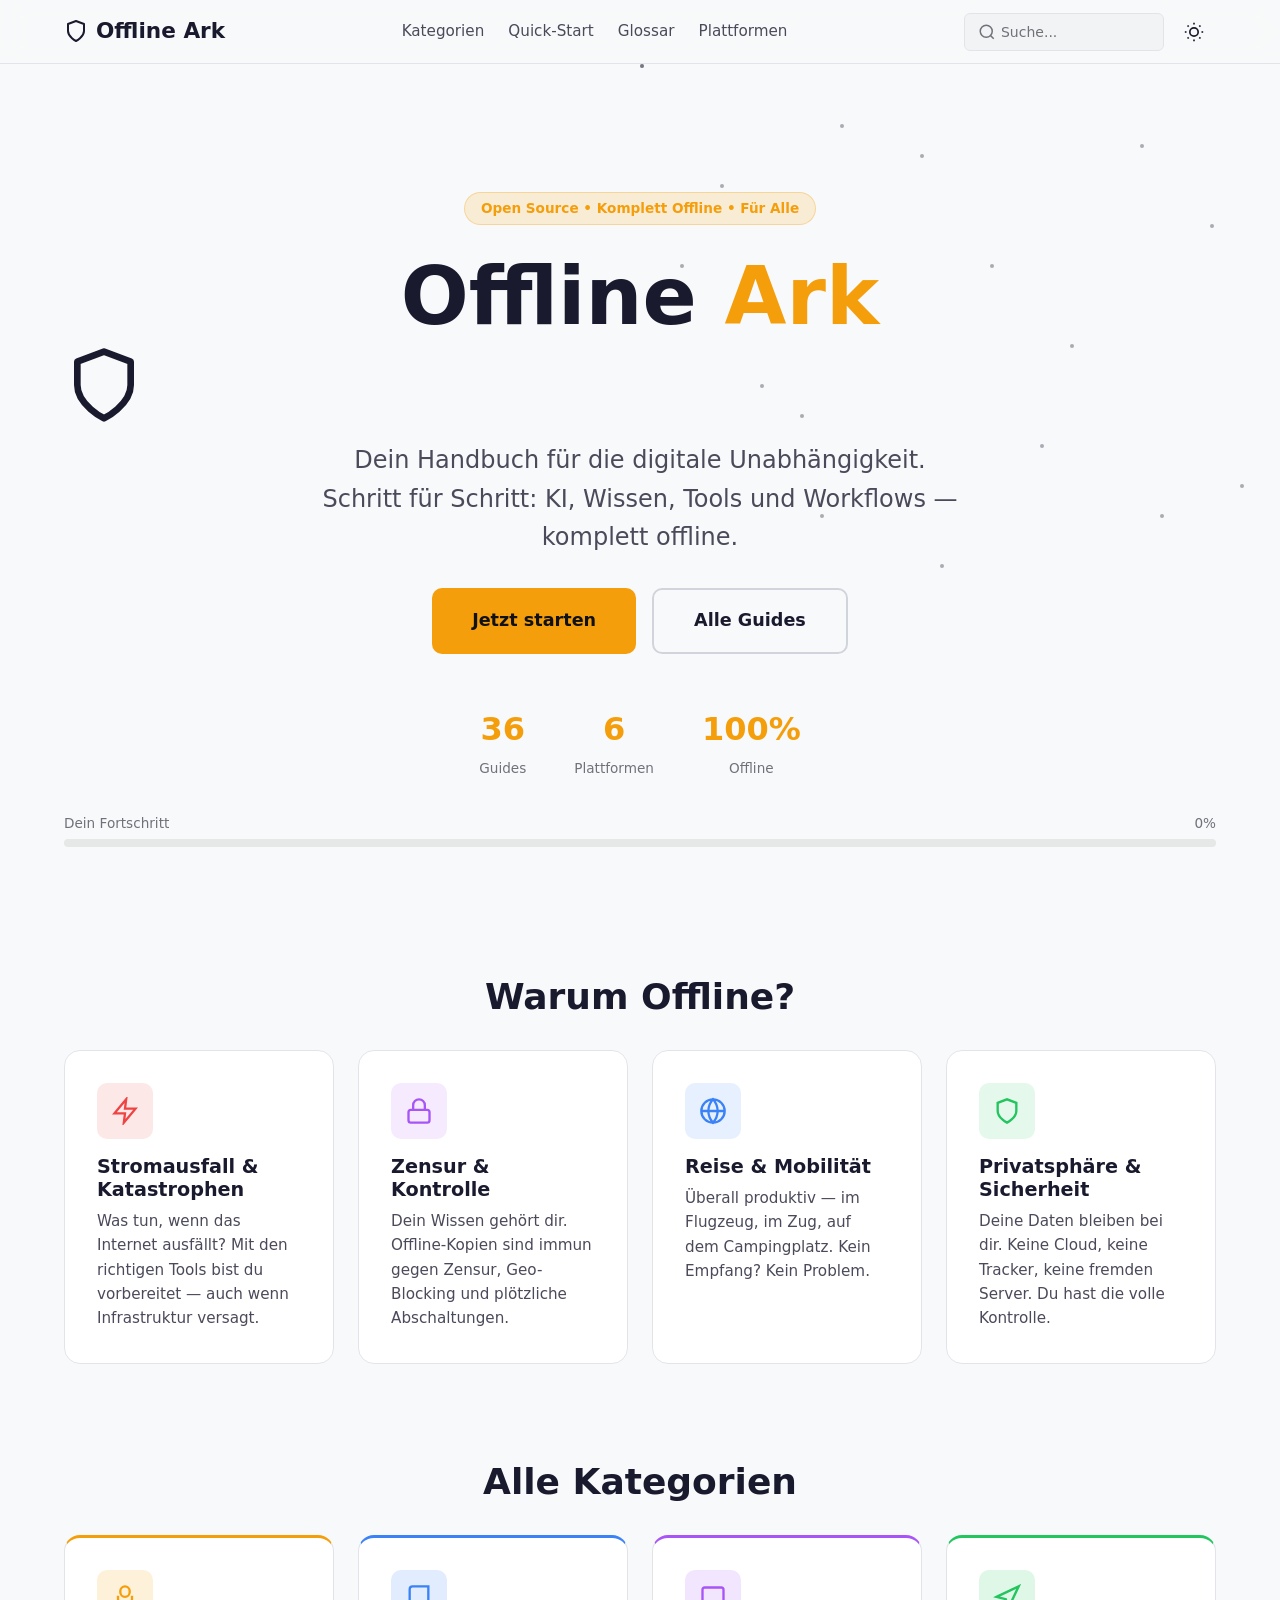
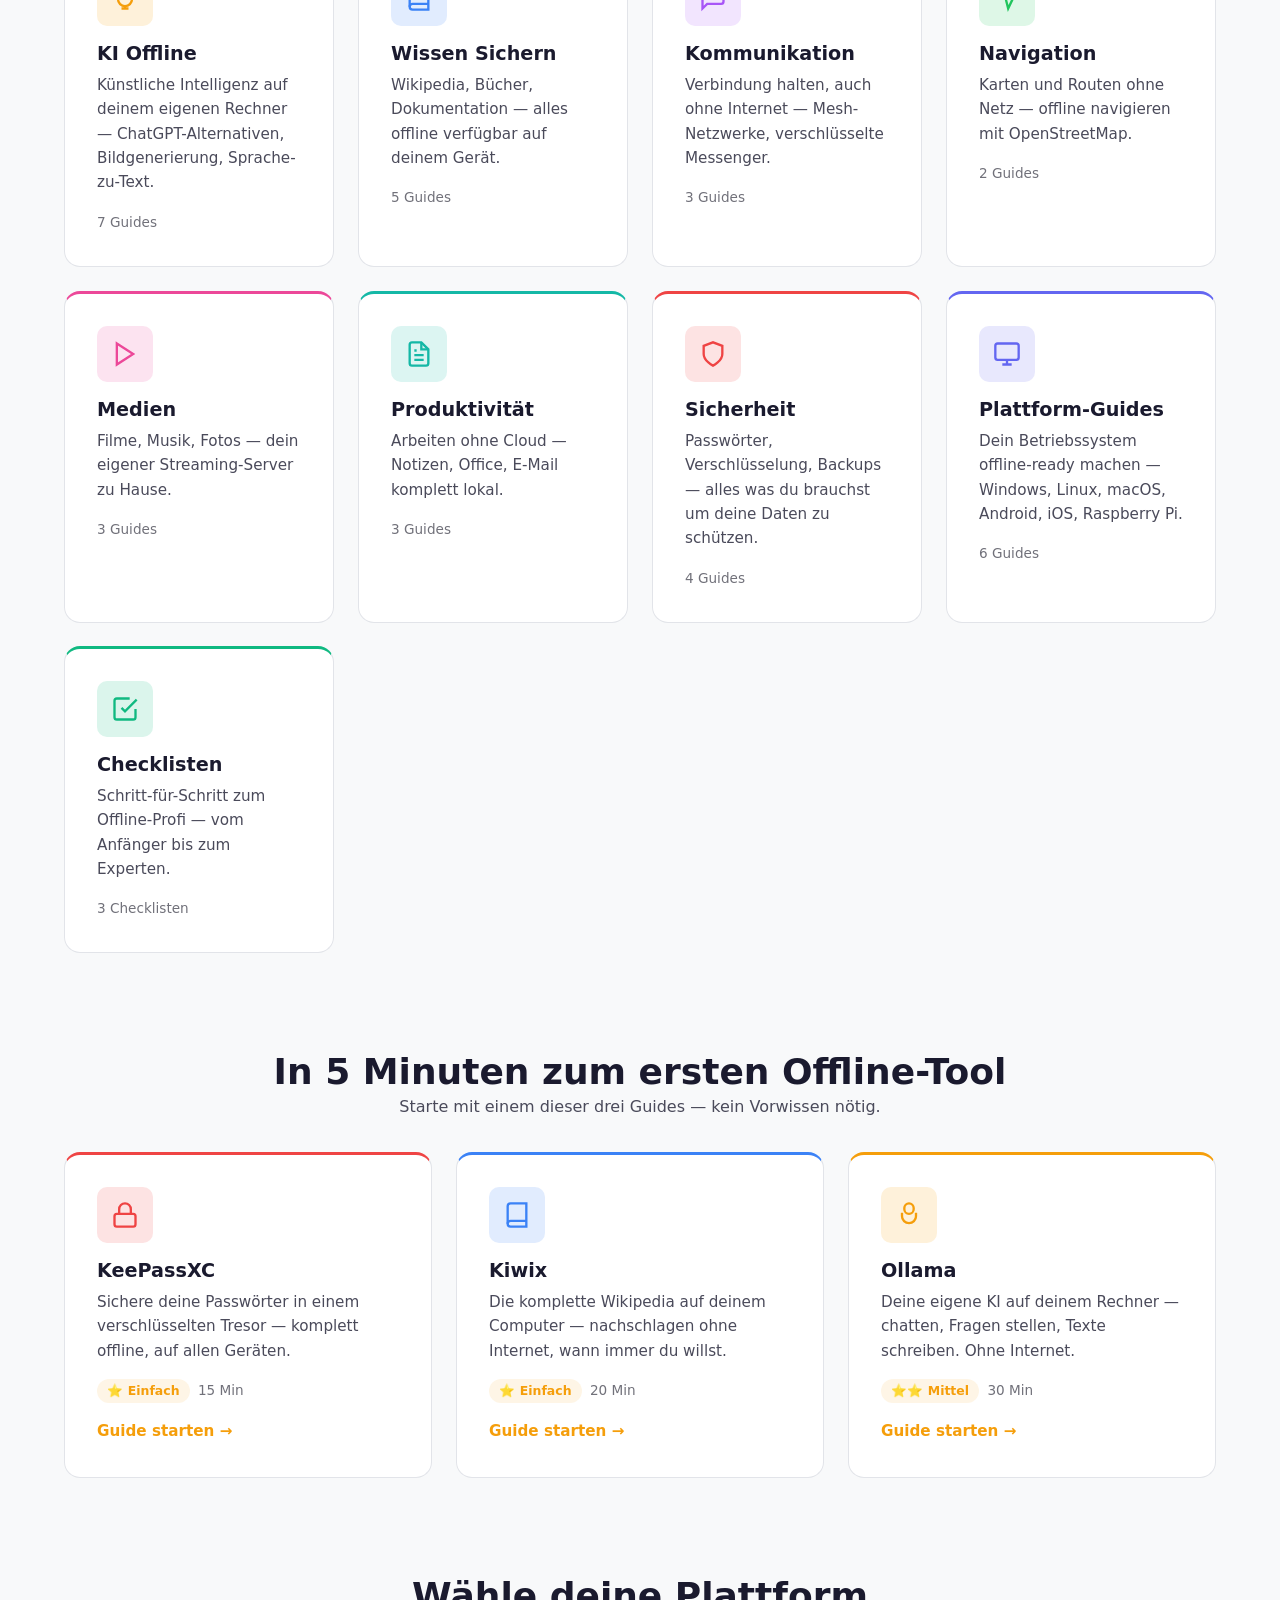
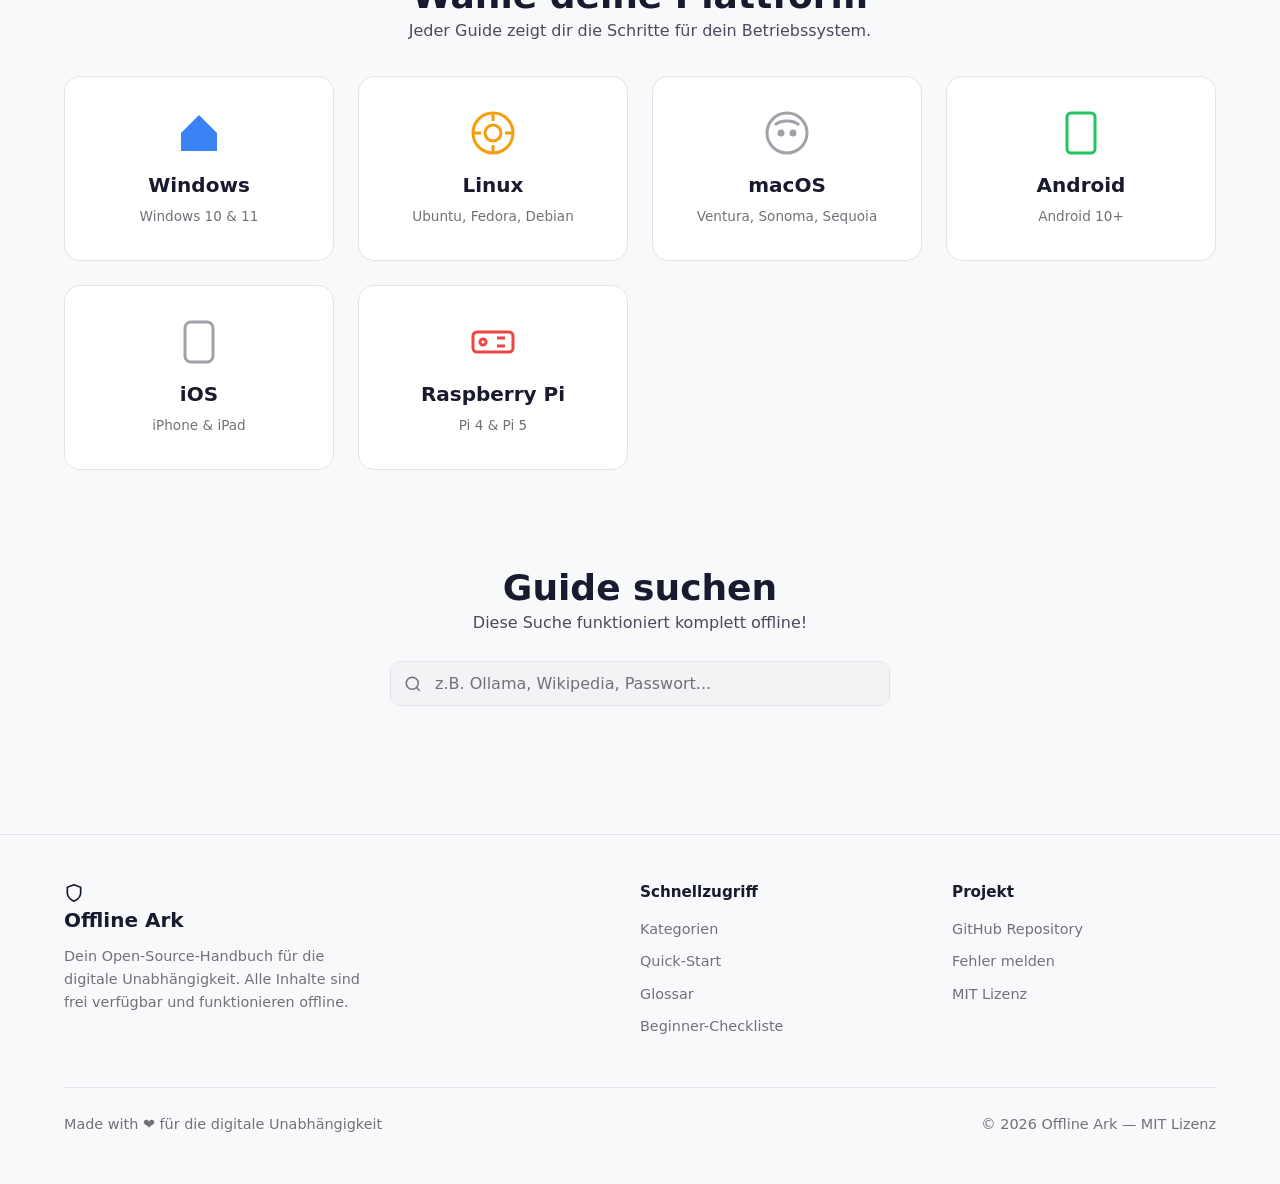
==== docs/index.html @ 21a2fc7e "Replace Unicode shield emoji with inline SVG icons for consistent mobile rendering All &#x1F6E1; shi" ====
<!DOCTYPE html>
<html lang="de" data-theme="dark">
<head>
  <meta charset="UTF-8">
  <meta name="viewport" content="width=device-width, initial-scale=1.0">
  <meta name="description" content="Offline Ark — Dein Handbuch für die digitale Unabhängigkeit. KI, Wissen, Tools und Workflows komplett offline nutzen.">
  <meta name="theme-color" content="#0f1117">
  <title>Offline Ark — Dein Handbuch für die digitale Unabhängigkeit</title>
  <link rel="stylesheet" href="assets/css/fonts.css">
  <link rel="stylesheet" href="assets/css/main.css">
  <link rel="stylesheet" href="assets/css/animations.css">
  <script>
    /* Prevent flash: apply saved theme immediately */
    (function(){var t=localStorage.getItem('theme');if(t)document.documentElement.setAttribute('data-theme',t);else if(window.matchMedia('(prefers-color-scheme:light)').matches)document.documentElement.setAttribute('data-theme','light');})();
  </script>
</head>
<body>

  <!-- ========== HEADER ========== -->
  <header class="header" role="banner">
    <div class="container flex--between">
      <a href="index.html" class="logo" aria-label="Offline Ark Startseite">
        <span class="logo__icon"><svg viewBox="0 0 24 24" fill="none" stroke="currentColor" stroke-width="2" width="24" height="24" stroke-linecap="round" stroke-linejoin="round"><path d="M12 22s8-4 8-10V5l-8-3-8 3v7c0 6 8 10 8 10z"/></svg></span>
        <span>Offline Ark</span>
      </a>

      <nav class="nav" id="main-nav" role="navigation" aria-label="Hauptnavigation">
        <a href="#kategorien" class="nav__link">Kategorien</a>
        <a href="#quick-start" class="nav__link">Quick-Start</a>
        <a href="glossary.html" class="nav__link">Glossar</a>
        <a href="#plattformen" class="nav__link">Plattformen</a>
      </nav>

      <div class="nav__actions flex" style="gap:0.5rem">
        <div class="nav-search">
          <div class="search-icon">
            <svg viewBox="0 0 24 24" fill="none" stroke="currentColor" stroke-width="2"><circle cx="11" cy="11" r="8"/><line x1="21" y1="21" x2="16.65" y2="16.65"/></svg>
          </div>
          <input type="search" class="search-input" id="search-input" placeholder="Suche..." aria-label="Guides durchsuchen">
          <div class="search-results" id="search-results"></div>
        </div>

        <button class="theme-toggle" id="theme-toggle" aria-label="Farbschema wechseln">
          <svg class="icon-moon" viewBox="0 0 24 24" fill="none" stroke="currentColor" stroke-width="2"><path d="M21 12.79A9 9 0 1111.21 3 7 7 0 0021 12.79z"/></svg>
          <svg class="icon-sun" viewBox="0 0 24 24" fill="none" stroke="currentColor" stroke-width="2"><circle cx="12" cy="12" r="5"/><line x1="12" y1="1" x2="12" y2="3"/><line x1="12" y1="21" x2="12" y2="23"/><line x1="4.22" y1="4.22" x2="5.64" y2="5.64"/><line x1="18.36" y1="18.36" x2="19.78" y2="19.78"/><line x1="1" y1="12" x2="3" y2="12"/><line x1="21" y1="12" x2="23" y2="12"/><line x1="4.22" y1="19.78" x2="5.64" y2="18.36"/><line x1="18.36" y1="5.64" x2="19.78" y2="4.22"/></svg>
        </button>

        <button class="hamburger" id="hamburger" aria-label="Menü öffnen" aria-expanded="false">
          <span></span>
        </button>
      </div>
    </div>
    <div class="nav-overlay" id="nav-overlay"></div>
  </header>

  <main>
    <!-- ========== HERO ========== -->
    <section class="hero">
      <div class="particles"></div>
      <div class="container hero__content">
        <div class="reveal delay-1">
          <span class="hero__badge">Open Source &bull; Komplett Offline &bull; Für Alle</span>
        </div>
        <h1 class="hero__title reveal delay-2">
          Offline <span>Ark</span> <svg class="hero__shield-icon" viewBox="0 0 24 24" fill="none" stroke="currentColor" stroke-width="2" stroke-linecap="round" stroke-linejoin="round"><path d="M12 22s8-4 8-10V5l-8-3-8 3v7c0 6 8 10 8 10z"/></svg>
        </h1>
        <p class="hero__subtitle reveal delay-3">
          Dein Handbuch für die digitale Unabhängigkeit.<br>
          Schritt für Schritt: KI, Wissen, Tools und Workflows — komplett offline.
        </p>
        <div class="hero__actions reveal delay-4">
          <a href="#quick-start" class="btn btn--primary btn--large">Jetzt starten</a>
          <a href="#kategorien" class="btn btn--secondary btn--large">Alle Guides</a>
        </div>
        <div class="hero__stats reveal delay-5">
          <div class="hero__stat">
            <div class="hero__stat-number">36</div>
            <div class="hero__stat-label">Guides</div>
          </div>
          <div class="hero__stat">
            <div class="hero__stat-number">6</div>
            <div class="hero__stat-label">Plattformen</div>
          </div>
          <div class="hero__stat">
            <div class="hero__stat-number">100%</div>
            <div class="hero__stat-label">Offline</div>
          </div>
        </div>
        <div class="mt-xl reveal delay-5">
          <div class="progress-label">
            <span>Dein Fortschritt</span>
            <span id="overall-progress-pct">0%</span>
          </div>
          <div class="progress-bar">
            <div class="progress-bar__fill" id="overall-progress-bar" style="width:0%"></div>
          </div>
        </div>
      </div>
    </section>

    <!-- ========== WARUM OFFLINE? ========== -->
    <section class="section" id="warum-offline">
      <div class="container">
        <h2 class="text-center mb-xl scroll-reveal">Warum Offline?</h2>
        <div class="grid grid--4">

          <div class="card scroll-reveal">
            <div class="card__icon" style="background:rgba(239,68,68,0.12);color:var(--danger)">
              <svg viewBox="0 0 24 24" fill="none" stroke="currentColor" stroke-width="2" width="28" height="28"><path d="M13 2L3 14h9l-1 8 10-12h-9l1-8z"/></svg>
            </div>
            <h3 class="card__title">Stromausfall &amp; Katastrophen</h3>
            <p class="card__desc">Was tun, wenn das Internet ausfällt? Mit den richtigen Tools bist du vorbereitet — auch wenn Infrastruktur versagt.</p>
          </div>

          <div class="card scroll-reveal">
            <div class="card__icon" style="background:rgba(168,85,247,0.12);color:#a855f7">
              <svg viewBox="0 0 24 24" fill="none" stroke="currentColor" stroke-width="2" width="28" height="28"><rect x="3" y="11" width="18" height="11" rx="2" ry="2"/><path d="M7 11V7a5 5 0 0110 0v4"/></svg>
            </div>
            <h3 class="card__title">Zensur &amp; Kontrolle</h3>
            <p class="card__desc">Dein Wissen gehört dir. Offline-Kopien sind immun gegen Zensur, Geo-Blocking und plötzliche Abschaltungen.</p>
          </div>

          <div class="card scroll-reveal">
            <div class="card__icon" style="background:rgba(59,130,246,0.12);color:var(--info)">
              <svg viewBox="0 0 24 24" fill="none" stroke="currentColor" stroke-width="2" width="28" height="28"><circle cx="12" cy="12" r="10"/><path d="M2 12h20"/><path d="M12 2a15.3 15.3 0 014 10 15.3 15.3 0 01-4 10 15.3 15.3 0 01-4-10A15.3 15.3 0 0112 2z"/></svg>
            </div>
            <h3 class="card__title">Reise &amp; Mobilität</h3>
            <p class="card__desc">Überall produktiv — im Flugzeug, im Zug, auf dem Campingplatz. Kein Empfang? Kein Problem.</p>
          </div>

          <div class="card scroll-reveal">
            <div class="card__icon" style="background:rgba(34,197,94,0.12);color:var(--success)">
              <svg viewBox="0 0 24 24" fill="none" stroke="currentColor" stroke-width="2" width="28" height="28"><path d="M12 22s8-4 8-10V5l-8-3-8 3v7c0 6 8 10 8 10z"/></svg>
            </div>
            <h3 class="card__title">Privatsphäre &amp; Sicherheit</h3>
            <p class="card__desc">Deine Daten bleiben bei dir. Keine Cloud, keine Tracker, keine fremden Server. Du hast die volle Kontrolle.</p>
          </div>

        </div>
      </div>
    </section>

    <!-- ========== KATEGORIEN ========== -->
    <section class="section" id="kategorien">
      <div class="container">
        <h2 class="text-center mb-xl scroll-reveal">Alle Kategorien</h2>
        <div class="grid grid--3">

          <a href="guides/ai/ollama.html" class="card card--ai scroll-reveal" style="text-decoration:none;color:inherit">
            <div class="card__icon">
              <svg viewBox="0 0 24 24" fill="none" stroke="currentColor" stroke-width="2" width="28" height="28"><path d="M12 2a4 4 0 014 4v1a4 4 0 01-8 0V6a4 4 0 014-4z"/><path d="M6 10v3c0 3.3 2.7 6 6 6s6-2.7 6-6v-3"/><path d="M9 21h6"/><path d="M12 19v2"/></svg>
            </div>
            <h3 class="card__title">KI Offline</h3>
            <p class="card__desc">Künstliche Intelligenz auf deinem eigenen Rechner — ChatGPT-Alternativen, Bildgenerierung, Sprache-zu-Text.</p>
            <div class="card__meta"><span>7 Guides</span></div>
          </a>

          <a href="guides/knowledge/kiwix.html" class="card card--knowledge scroll-reveal" style="text-decoration:none;color:inherit">
            <div class="card__icon">
              <svg viewBox="0 0 24 24" fill="none" stroke="currentColor" stroke-width="2" width="28" height="28"><path d="M4 19.5A2.5 2.5 0 016.5 17H20"/><path d="M6.5 2H20v20H6.5A2.5 2.5 0 014 19.5v-15A2.5 2.5 0 016.5 2z"/></svg>
            </div>
            <h3 class="card__title">Wissen Sichern</h3>
            <p class="card__desc">Wikipedia, Bücher, Dokumentation — alles offline verfügbar auf deinem Gerät.</p>
            <div class="card__meta"><span>5 Guides</span></div>
          </a>

          <a href="#" class="card card--communication scroll-reveal" style="text-decoration:none;color:inherit">
            <div class="card__icon">
              <svg viewBox="0 0 24 24" fill="none" stroke="currentColor" stroke-width="2" width="28" height="28"><path d="M21 15a2 2 0 01-2 2H7l-4 4V5a2 2 0 012-2h14a2 2 0 012 2z"/></svg>
            </div>
            <h3 class="card__title">Kommunikation</h3>
            <p class="card__desc">Verbindung halten, auch ohne Internet — Mesh-Netzwerke, verschlüsselte Messenger.</p>
            <div class="card__meta"><span>3 Guides</span></div>
          </a>

          <a href="#" class="card card--navigation scroll-reveal" style="text-decoration:none;color:inherit">
            <div class="card__icon">
              <svg viewBox="0 0 24 24" fill="none" stroke="currentColor" stroke-width="2" width="28" height="28"><polygon points="3 11 22 2 13 21 11 13 3 11"/></svg>
            </div>
            <h3 class="card__title">Navigation</h3>
            <p class="card__desc">Karten und Routen ohne Netz — offline navigieren mit OpenStreetMap.</p>
            <div class="card__meta"><span>2 Guides</span></div>
          </a>

          <a href="#" class="card card--media scroll-reveal" style="text-decoration:none;color:inherit">
            <div class="card__icon">
              <svg viewBox="0 0 24 24" fill="none" stroke="currentColor" stroke-width="2" width="28" height="28"><polygon points="5 3 19 12 5 21 5 3"/></svg>
            </div>
            <h3 class="card__title">Medien</h3>
            <p class="card__desc">Filme, Musik, Fotos — dein eigener Streaming-Server zu Hause.</p>
            <div class="card__meta"><span>3 Guides</span></div>
          </a>

          <a href="#" class="card card--productivity scroll-reveal" style="text-decoration:none;color:inherit">
            <div class="card__icon">
              <svg viewBox="0 0 24 24" fill="none" stroke="currentColor" stroke-width="2" width="28" height="28"><path d="M14 2H6a2 2 0 00-2 2v16a2 2 0 002 2h12a2 2 0 002-2V8z"/><polyline points="14 2 14 8 20 8"/><line x1="16" y1="13" x2="8" y2="13"/><line x1="16" y1="17" x2="8" y2="17"/><polyline points="10 9 9 9 8 9"/></svg>
            </div>
            <h3 class="card__title">Produktivität</h3>
            <p class="card__desc">Arbeiten ohne Cloud — Notizen, Office, E-Mail komplett lokal.</p>
            <div class="card__meta"><span>3 Guides</span></div>
          </a>

          <a href="guides/security/keepassxc.html" class="card card--security scroll-reveal" style="text-decoration:none;color:inherit">
            <div class="card__icon">
              <svg viewBox="0 0 24 24" fill="none" stroke="currentColor" stroke-width="2" width="28" height="28"><path d="M12 22s8-4 8-10V5l-8-3-8 3v7c0 6 8 10 8 10z"/></svg>
            </div>
            <h3 class="card__title">Sicherheit</h3>
            <p class="card__desc">Passwörter, Verschlüsselung, Backups — alles was du brauchst um deine Daten zu schützen.</p>
            <div class="card__meta"><span>4 Guides</span></div>
          </a>

          <a href="#" class="card card--platforms scroll-reveal" style="text-decoration:none;color:inherit">
            <div class="card__icon">
              <svg viewBox="0 0 24 24" fill="none" stroke="currentColor" stroke-width="2" width="28" height="28"><rect x="2" y="3" width="20" height="14" rx="2" ry="2"/><line x1="8" y1="21" x2="16" y2="21"/><line x1="12" y1="17" x2="12" y2="21"/></svg>
            </div>
            <h3 class="card__title">Plattform-Guides</h3>
            <p class="card__desc">Dein Betriebssystem offline-ready machen — Windows, Linux, macOS, Android, iOS, Raspberry Pi.</p>
            <div class="card__meta"><span>6 Guides</span></div>
          </a>

          <a href="guides/checklists/beginner.html" class="card card--checklists scroll-reveal" style="text-decoration:none;color:inherit">
            <div class="card__icon">
              <svg viewBox="0 0 24 24" fill="none" stroke="currentColor" stroke-width="2" width="28" height="28"><path d="M9 11l3 3L22 4"/><path d="M21 12v7a2 2 0 01-2 2H5a2 2 0 01-2-2V5a2 2 0 012-2h11"/></svg>
            </div>
            <h3 class="card__title">Checklisten</h3>
            <p class="card__desc">Schritt-für-Schritt zum Offline-Profi — vom Anfänger bis zum Experten.</p>
            <div class="card__meta"><span>3 Checklisten</span></div>
          </a>

        </div>
      </div>
    </section>

    <!-- ========== QUICK START ========== -->
    <section class="section" id="quick-start">
      <div class="container">
        <h2 class="text-center scroll-reveal">In 5 Minuten zum ersten Offline-Tool</h2>
        <p class="text-center text-secondary mb-xl scroll-reveal">Starte mit einem dieser drei Guides — kein Vorwissen nötig.</p>
        <div class="grid grid--3">

          <div class="card card--security scroll-reveal">
            <div class="card__icon">
              <svg viewBox="0 0 24 24" fill="none" stroke="currentColor" stroke-width="2" width="28" height="28"><rect x="3" y="11" width="18" height="11" rx="2"/><path d="M7 11V7a5 5 0 0110 0v4"/></svg>
            </div>
            <h3 class="card__title">KeePassXC</h3>
            <p class="card__desc">Sichere deine Passwörter in einem verschlüsselten Tresor — komplett offline, auf allen Geräten.</p>
            <div class="card__meta">
              <span class="badge badge--difficulty">&#11088; Einfach</span>
              <span>15 Min</span>
            </div>
            <a href="guides/security/keepassxc.html" class="card__link">Guide starten &rarr;</a>
          </div>

          <div class="card card--knowledge scroll-reveal">
            <div class="card__icon">
              <svg viewBox="0 0 24 24" fill="none" stroke="currentColor" stroke-width="2" width="28" height="28"><path d="M4 19.5A2.5 2.5 0 016.5 17H20"/><path d="M6.5 2H20v20H6.5A2.5 2.5 0 014 19.5v-15A2.5 2.5 0 016.5 2z"/></svg>
            </div>
            <h3 class="card__title">Kiwix</h3>
            <p class="card__desc">Die komplette Wikipedia auf deinem Computer — nachschlagen ohne Internet, wann immer du willst.</p>
            <div class="card__meta">
              <span class="badge badge--difficulty">&#11088; Einfach</span>
              <span>20 Min</span>
            </div>
            <a href="guides/knowledge/kiwix.html" class="card__link">Guide starten &rarr;</a>
          </div>

          <div class="card card--ai scroll-reveal">
            <div class="card__icon">
              <svg viewBox="0 0 24 24" fill="none" stroke="currentColor" stroke-width="2" width="28" height="28"><path d="M12 2a4 4 0 014 4v1a4 4 0 01-8 0V6a4 4 0 014-4z"/><path d="M6 10v3c0 3.3 2.7 6 6 6s6-2.7 6-6v-3"/></svg>
            </div>
            <h3 class="card__title">Ollama</h3>
            <p class="card__desc">Deine eigene KI auf deinem Rechner — chatten, Fragen stellen, Texte schreiben. Ohne Internet.</p>
            <div class="card__meta">
              <span class="badge badge--difficulty">&#11088;&#11088; Mittel</span>
              <span>30 Min</span>
            </div>
            <a href="guides/ai/ollama.html" class="card__link">Guide starten &rarr;</a>
          </div>

        </div>
      </div>
    </section>

    <!-- ========== PLATTFORMEN ========== -->
    <section class="section" id="plattformen">
      <div class="container">
        <h2 class="text-center scroll-reveal">Wähle deine Plattform</h2>
        <p class="text-center text-secondary mb-xl scroll-reveal">Jeder Guide zeigt dir die Schritte für dein Betriebssystem.</p>
        <div class="grid grid--3">

          <div class="card text-center scroll-reveal" style="padding:var(--space-xl)">
            <svg viewBox="0 0 24 24" fill="currentColor" width="48" height="48" style="margin:0 auto var(--space-md);color:var(--info)"><path d="M3 12l9-9 9 9H3zm0 0v9h18v-9"/></svg>
            <h4>Windows</h4>
            <p class="text-small text-muted mt-sm">Windows 10 &amp; 11</p>
          </div>

          <div class="card text-center scroll-reveal" style="padding:var(--space-xl)">
            <svg viewBox="0 0 24 24" fill="none" stroke="currentColor" stroke-width="1.5" width="48" height="48" style="margin:0 auto var(--space-md);color:#f59e0b"><circle cx="12" cy="12" r="10"/><circle cx="12" cy="12" r="4"/><path d="M12 2v4M12 18v4M2 12h4M18 12h4"/></svg>
            <h4>Linux</h4>
            <p class="text-small text-muted mt-sm">Ubuntu, Fedora, Debian</p>
          </div>

          <div class="card text-center scroll-reveal" style="padding:var(--space-xl)">
            <svg viewBox="0 0 24 24" fill="none" stroke="currentColor" stroke-width="1.5" width="48" height="48" style="margin:0 auto var(--space-md);color:#a1a1aa"><path d="M12 2C6.48 2 2 6.48 2 12s4.48 10 10 10 10-4.48 10-10S17.52 2 12 2z"/><path d="M18 8s-2-2-6-2-6 2-6 2"/><circle cx="9" cy="12" r="1" fill="currentColor"/><circle cx="15" cy="12" r="1" fill="currentColor"/></svg>
            <h4>macOS</h4>
            <p class="text-small text-muted mt-sm">Ventura, Sonoma, Sequoia</p>
          </div>

          <div class="card text-center scroll-reveal" style="padding:var(--space-xl)">
            <svg viewBox="0 0 24 24" fill="none" stroke="currentColor" stroke-width="1.5" width="48" height="48" style="margin:0 auto var(--space-md);color:#22c55e"><rect x="5" y="2" width="14" height="20" rx="2"/><line x1="12" y1="18" x2="12" y2="18.01" stroke-width="2"/></svg>
            <h4>Android</h4>
            <p class="text-small text-muted mt-sm">Android 10+</p>
          </div>

          <div class="card text-center scroll-reveal" style="padding:var(--space-xl)">
            <svg viewBox="0 0 24 24" fill="none" stroke="currentColor" stroke-width="1.5" width="48" height="48" style="margin:0 auto var(--space-md);color:#a1a1aa"><rect x="5" y="2" width="14" height="20" rx="3"/><line x1="9" y1="2" x2="15" y2="2" stroke-width="0"/><path d="M12 18h.01" stroke-width="2"/></svg>
            <h4>iOS</h4>
            <p class="text-small text-muted mt-sm">iPhone &amp; iPad</p>
          </div>

          <div class="card text-center scroll-reveal" style="padding:var(--space-xl)">
            <svg viewBox="0 0 24 24" fill="none" stroke="currentColor" stroke-width="1.5" width="48" height="48" style="margin:0 auto var(--space-md);color:#ef4444"><rect x="2" y="7" width="20" height="10" rx="2"/><circle cx="7" cy="12" r="1.5"/><path d="M14 10h4M14 14h4"/></svg>
            <h4>Raspberry Pi</h4>
            <p class="text-small text-muted mt-sm">Pi 4 &amp; Pi 5</p>
          </div>

        </div>
      </div>
    </section>

    <!-- ========== SUCHE ========== -->
    <section class="section" id="suche">
      <div class="container text-center">
        <h2 class="scroll-reveal">Guide suchen</h2>
        <p class="text-secondary mb-lg scroll-reveal">Diese Suche funktioniert komplett offline!</p>
        <div class="search-container scroll-reveal" style="margin:0 auto">
          <div class="search-icon">
            <svg viewBox="0 0 24 24" fill="none" stroke="currentColor" stroke-width="2"><circle cx="11" cy="11" r="8"/><line x1="21" y1="21" x2="16.65" y2="16.65"/></svg>
          </div>
          <input type="search" class="search-input" placeholder="z.B. Ollama, Wikipedia, Passwort..." aria-label="Guides durchsuchen">
          <div class="search-results"></div>
        </div>
      </div>
    </section>
  </main>

  <!-- ========== FOOTER ========== -->
  <footer class="footer" role="contentinfo">
    <div class="container">
      <div class="footer__grid">
        <div class="footer__brand">
          <div class="footer__logo"><svg viewBox="0 0 24 24" fill="none" stroke="currentColor" stroke-width="2" width="20" height="20" stroke-linecap="round" stroke-linejoin="round" style="vertical-align:-0.15em"><path d="M12 22s8-4 8-10V5l-8-3-8 3v7c0 6 8 10 8 10z"/></svg> Offline Ark</div>
          <p class="footer__desc">Dein Open-Source-Handbuch für die digitale Unabhängigkeit. Alle Inhalte sind frei verfügbar und funktionieren offline.</p>
        </div>
        <div>
          <h4 class="footer__heading">Schnellzugriff</h4>
          <div class="footer__links">
            <a href="#kategorien">Kategorien</a>
            <a href="#quick-start">Quick-Start</a>
            <a href="glossary.html">Glossar</a>
            <a href="guides/checklists/beginner.html">Beginner-Checkliste</a>
          </div>
        </div>
        <div>
          <h4 class="footer__heading">Projekt</h4>
          <div class="footer__links">
            <a href="https://github.com/BEKO2210/offline-ark" target="_blank" rel="noopener">GitHub Repository</a>
            <a href="https://github.com/BEKO2210/offline-ark/issues" target="_blank" rel="noopener">Fehler melden</a>
            <a href="https://github.com/BEKO2210/offline-ark/blob/main/LICENSE" target="_blank" rel="noopener">MIT Lizenz</a>
          </div>
        </div>
      </div>
      <div class="footer__bottom">
        <span>Made with &#10084;&#65039; für die digitale Unabhängigkeit</span>
        <span>&copy; 2026 Offline Ark — MIT Lizenz</span>
      </div>
    </div>
  </footer>

  <script defer src="assets/js/app.js"></script>
</body>
</html>
---- docs/assets/css/fonts.css ----
/* ==========================================================================
   Offline Ark — Local Font Definitions
   ==========================================================================
   Fonts: Outfit (headings), Source Sans 3 (body), JetBrains Mono (code)
   All fonts are self-hosted as WOFF2 for offline use.
   ========================================================================== */

/* --------------------------------------------------------------------------
   CSS Custom Properties — Font Stacks
   -------------------------------------------------------------------------- */

:root {
  --font-heading: 'Outfit', system-ui, -apple-system, sans-serif;
  --font-body: 'Source Sans 3', system-ui, -apple-system, sans-serif;
  --font-mono: 'JetBrains Mono', 'Fira Code', 'Consolas', monospace;
}

/* --------------------------------------------------------------------------
   Outfit — Heading Font
   Weights: 400 (Regular), 500 (Medium), 600 (SemiBold), 700 (Bold), 800 (ExtraBold)
   -------------------------------------------------------------------------- */

@font-face {
  font-family: 'Outfit';
  font-style: normal;
  font-weight: 400;
  font-display: swap;
  src: url('/assets/fonts/outfit-400.woff2') format('woff2');
}

@font-face {
  font-family: 'Outfit';
  font-style: normal;
  font-weight: 500;
  font-display: swap;
  src: url('/assets/fonts/outfit-500.woff2') format('woff2');
}

@font-face {
  font-family: 'Outfit';
  font-style: normal;
  font-weight: 600;
  font-display: swap;
  src: url('/assets/fonts/outfit-600.woff2') format('woff2');
}

@font-face {
  font-family: 'Outfit';
  font-style: normal;
  font-weight: 700;
  font-display: swap;
  src: url('/assets/fonts/outfit-700.woff2') format('woff2');
}

@font-face {
  font-family: 'Outfit';
  font-style: normal;
  font-weight: 800;
  font-display: swap;
  src: url('/assets/fonts/outfit-800.woff2') format('woff2');
}

/* --------------------------------------------------------------------------
   Source Sans 3 — Body Font
   Weights: 300 (Light), 400 (Regular), 600 (SemiBold), 700 (Bold)
   -------------------------------------------------------------------------- */

@font-face {
  font-family: 'Source Sans 3';
  font-style: normal;
  font-weight: 300;
  font-display: swap;
  src: url('/assets/fonts/source-sans-3-300.woff2') format('woff2');
}

@font-face {
  font-family: 'Source Sans 3';
  font-style: normal;
  font-weight: 400;
  font-display: swap;
  src: url('/assets/fonts/source-sans-3-400.woff2') format('woff2');
}

@font-face {
  font-family: 'Source Sans 3';
  font-style: normal;
  font-weight: 600;
  font-display: swap;
  src: url('/assets/fonts/source-sans-3-600.woff2') format('woff2');
}

@font-face {
  font-family: 'Source Sans 3';
  font-style: normal;
  font-weight: 700;
  font-display: swap;
  src: url('/assets/fonts/source-sans-3-700.woff2') format('woff2');
}
---- docs/assets/css/main.css ----
/* ============================================
   OFFLINE ARK — Main Stylesheet
   "Survival Tech Manual meets Friendly Encyclopedia"
   ============================================ */

/* --- CSS Custom Properties (Dark Theme Default) --- */
:root {
  /* Colors */
  --bg-primary: #0f1117;
  --bg-secondary: #161922;
  --bg-tertiary: #1e2130;
  --bg-card: #1a1d2e;
  --bg-code: #12141f;
  --text-primary: #e8e6e3;
  --text-secondary: #a1a1aa;
  --text-muted: #71717a;
  --border-color: #2a2d3e;
  --border-light: #3a3d4e;
  /* Accent Colors */
  --accent-primary: #f59e0b;
  --accent-primary-rgb: 245, 158, 11;
  --accent-secondary: #14b8a6;
  --accent-secondary-rgb: 20, 184, 166;
  --danger: #ef4444;
  --danger-rgb: 239, 68, 68;
  --success: #22c55e;
  --success-rgb: 34, 197, 94;
  --warning: #f59e0b;
  --info: #3b82f6;
  /* Category Colors */
  --cat-ai: #f59e0b;
  --cat-knowledge: #3b82f6;
  --cat-communication: #a855f7;
  --cat-navigation: #22c55e;
  --cat-media: #ec4899;
  --cat-productivity: #14b8a6;
  --cat-security: #ef4444;
  --cat-platforms: #6366f1;
  --cat-checklists: #10b981;
  /* Typography */
  --font-heading: 'Outfit', system-ui, -apple-system, 'Segoe UI', sans-serif;
  --font-body: 'Source Sans 3', system-ui, -apple-system, 'Segoe UI', sans-serif;
  --font-mono: 'JetBrains Mono', 'Fira Code', 'Consolas', 'Monaco', monospace;
  /* Spacing */
  --space-xs: 0.25rem;
  --space-sm: 0.5rem;
  --space-md: 1rem;
  --space-lg: 1.5rem;
  --space-xl: 2rem;
  --space-2xl: 3rem;
  --space-3xl: 4rem;
  /* Layout */
  --container-max: 1200px;
  --container-narrow: 800px;
  --radius-sm: 6px;
  --radius-md: 10px;
  --radius-lg: 16px;
  --radius-xl: 24px;
  /* Shadows */
  --shadow-sm: 0 1px 3px rgba(0,0,0,0.3);
  --shadow-md: 0 4px 12px rgba(0,0,0,0.4);
  --shadow-lg: 0 8px 30px rgba(0,0,0,0.5);
  --shadow-glow: 0 0 20px rgba(var(--accent-primary-rgb), 0.15);
  /* Header */
  --header-height: 64px;
}

/* --- Light Theme --- */
[data-theme="light"] {
  --bg-primary: #f8f9fa;
  --bg-secondary: #ffffff;
  --bg-tertiary: #f1f3f5;
  --bg-card: #ffffff;
  --bg-code: #f4f4f5;
  --text-primary: #1a1a2e;
  --text-secondary: #4a4a5a;
  --text-muted: #71717a;
  --border-color: #e2e4e9;
  --border-light: #d1d5db;
  --shadow-sm: 0 1px 3px rgba(0,0,0,0.08);
  --shadow-md: 0 4px 12px rgba(0,0,0,0.1);
  --shadow-lg: 0 8px 30px rgba(0,0,0,0.12);
  --shadow-glow: 0 0 20px rgba(var(--accent-primary-rgb), 0.1);
}

/* --- CSS Reset --- */
*, *::before, *::after { box-sizing: border-box; margin: 0; padding: 0; }
html { scroll-behavior: smooth; scroll-padding-top: calc(var(--header-height) + 1rem); -webkit-text-size-adjust: 100%; }
body {
  font-family: var(--font-body);
  font-size: 1rem;
  line-height: 1.7;
  color: var(--text-primary);
  background-color: var(--bg-primary);
  -webkit-font-smoothing: antialiased;
  -moz-osx-font-smoothing: grayscale;
  overflow-x: hidden;
}
img, svg { display: block; max-width: 100%; }
a { color: var(--accent-primary); text-decoration: none; }
a:hover { text-decoration: underline; }
a:focus-visible { outline: 2px solid var(--accent-primary); outline-offset: 2px; border-radius: var(--radius-sm); }
ul, ol { list-style: none; }
button { cursor: pointer; font-family: inherit; border: none; background: none; color: inherit; }
input, textarea, select { font-family: inherit; font-size: inherit; }
h1, h2, h3, h4, h5, h6 { font-family: var(--font-heading); font-weight: 700; line-height: 1.2; color: var(--text-primary); }
h1 { font-size: clamp(2rem, 5vw, 3.5rem); }
h2 { font-size: clamp(1.5rem, 3.5vw, 2.25rem); }
h3 { font-size: clamp(1.25rem, 2.5vw, 1.75rem); }
h4 { font-size: 1.25rem; }
p + p { margin-top: var(--space-md); }

/* --- Layout --- */
.container { width: 100%; max-width: var(--container-max); margin: 0 auto; padding: 0 var(--space-lg); }
.container--narrow { max-width: var(--container-narrow); }
.section { padding: var(--space-3xl) 0; }
.section + .section { padding-top: var(--space-xl); }

/* --- Grid System --- */
.grid { display: grid; gap: var(--space-lg); }
.grid--2 { grid-template-columns: repeat(auto-fit, minmax(280px, 1fr)); }
.grid--3 { grid-template-columns: repeat(auto-fit, minmax(260px, 1fr)); }
.grid--4 { grid-template-columns: repeat(auto-fit, minmax(220px, 1fr)); }
.flex { display: flex; gap: var(--space-md); }
.flex--wrap { flex-wrap: wrap; }
.flex--center { align-items: center; justify-content: center; }
.flex--between { justify-content: space-between; align-items: center; }

/* --- Header / Navigation --- */
.header {
  position: sticky;
  top: 0;
  z-index: 1000;
  background: rgba(15, 17, 23, 0.85);
  backdrop-filter: blur(12px);
  -webkit-backdrop-filter: blur(12px);
  border-bottom: 1px solid var(--border-color);
  height: var(--header-height);
}
[data-theme="light"] .header { background: rgba(248, 249, 250, 0.85); }
.header .container { display: flex; align-items: center; justify-content: space-between; height: 100%; }
.logo { display: flex; align-items: center; gap: var(--space-sm); font-family: var(--font-heading); font-weight: 800; font-size: 1.35rem; color: var(--text-primary); text-decoration: none; }
.logo:hover { text-decoration: none; color: var(--accent-primary); }
.logo__icon { display: inline-flex; align-items: center; }
.logo__icon svg { width: 1.5rem; height: 1.5rem; flex-shrink: 0; }
.hero__shield-icon { width: clamp(2.5rem, 7vw, 5rem); height: clamp(2.5rem, 7vw, 5rem); vertical-align: -0.15em; }
.nav { display: flex; align-items: center; gap: var(--space-lg); }
.nav__link { color: var(--text-secondary); font-weight: 500; font-size: 0.95rem; padding: var(--space-xs) 0; transition: color 0.2s; }
.nav__link:hover, .nav__link--active { color: var(--accent-primary); text-decoration: none; }
.nav__actions { display: flex; align-items: center; gap: var(--space-sm); }

/* Mobile Nav */
.hamburger { display: none; width: 44px; height: 44px; align-items: center; justify-content: center; border-radius: var(--radius-sm); }
.hamburger span { display: block; width: 22px; height: 2px; background: var(--text-primary); position: relative; transition: 0.3s; }
.hamburger span::before, .hamburger span::after { content: ''; position: absolute; width: 22px; height: 2px; background: var(--text-primary); transition: 0.3s; }
.hamburger span::before { top: -7px; }
.hamburger span::after { top: 7px; }
.hamburger.active span { background: transparent; }
.hamburger.active span::before { top: 0; transform: rotate(45deg); }
.hamburger.active span::after { top: 0; transform: rotate(-45deg); }
.nav-overlay { display: none; position: fixed; inset: 0; background: rgba(0,0,0,0.5); z-index: 998; }
.nav-overlay.active { display: block; }

@media (max-width: 768px) {
  .hamburger { display: flex; }
  .nav { position: fixed; top: 0; right: -300px; width: 280px; height: 100vh; background: var(--bg-secondary); flex-direction: column; align-items: flex-start; padding: calc(var(--header-height) + var(--space-lg)) var(--space-lg) var(--space-lg); gap: var(--space-md); z-index: 999; transition: right 0.3s ease; border-left: 1px solid var(--border-color); }
  .nav.active { right: 0; }
  .nav__link { font-size: 1.1rem; width: 100%; padding: var(--space-sm) 0; border-bottom: 1px solid var(--border-color); }
}

/* --- Theme Toggle --- */
.theme-toggle { width: 44px; height: 44px; display: flex; align-items: center; justify-content: center; border-radius: var(--radius-md); transition: background 0.2s; }
.theme-toggle:hover { background: var(--bg-tertiary); }
.theme-toggle svg { width: 20px; height: 20px; }
.theme-toggle .icon-sun { display: none; }
.theme-toggle .icon-moon { display: block; }
[data-theme="light"] .theme-toggle .icon-sun { display: block; }
[data-theme="light"] .theme-toggle .icon-moon { display: none; }

/* --- Hero Section --- */
.hero {
  position: relative;
  padding: calc(var(--header-height) + var(--space-3xl)) 0 var(--space-3xl);
  text-align: center;
  overflow: hidden;
  min-height: 80vh;
  display: flex;
  align-items: center;
}
.hero__content { position: relative; z-index: 2; }
.hero__badge { display: inline-block; padding: var(--space-xs) var(--space-md); background: rgba(var(--accent-primary-rgb), 0.15); color: var(--accent-primary); border-radius: 999px; font-size: 0.85rem; font-weight: 600; margin-bottom: var(--space-lg); border: 1px solid rgba(var(--accent-primary-rgb), 0.3); }
.hero__title { font-size: clamp(2.5rem, 7vw, 5rem); font-weight: 800; margin-bottom: var(--space-md); }
.hero__title span { color: var(--accent-primary); }
.hero__subtitle { font-size: clamp(1.1rem, 2.5vw, 1.5rem); color: var(--text-secondary); max-width: 700px; margin: 0 auto var(--space-xl); line-height: 1.6; }
.hero__actions { display: flex; gap: var(--space-md); justify-content: center; flex-wrap: wrap; }
.hero__stats { display: flex; gap: var(--space-2xl); justify-content: center; margin-top: var(--space-2xl); }
.hero__stat { text-align: center; }
.hero__stat-number { font-family: var(--font-heading); font-size: 2rem; font-weight: 800; color: var(--accent-primary); }
.hero__stat-label { font-size: 0.85rem; color: var(--text-muted); }

/* Particles Background */
.particles { position: absolute; inset: 0; z-index: 1; overflow: hidden; pointer-events: none; }

/* --- Buttons --- */
.btn {
  display: inline-flex; align-items: center; gap: var(--space-sm);
  padding: 0.75rem 1.75rem;
  font-family: var(--font-heading); font-weight: 600; font-size: 1rem;
  border-radius: var(--radius-md);
  transition: all 0.25s ease;
  min-height: 44px;
  text-decoration: none;
}
.btn:hover { text-decoration: none; }
.btn--primary { background: var(--accent-primary); color: #0f1117; }
.btn--primary:hover { background: #d97706; transform: translateY(-2px); box-shadow: 0 4px 20px rgba(var(--accent-primary-rgb), 0.4); }
.btn--secondary { background: transparent; color: var(--text-primary); border: 2px solid var(--border-light); }
.btn--secondary:hover { border-color: var(--accent-primary); color: var(--accent-primary); }
.btn--small { padding: 0.5rem 1rem; font-size: 0.875rem; }
.btn--large { padding: 1rem 2.5rem; font-size: 1.1rem; }
.btn svg { width: 18px; height: 18px; }

/* --- Cards --- */
.card {
  background: var(--bg-card);
  border: 1px solid var(--border-color);
  border-radius: var(--radius-lg);
  padding: var(--space-xl);
  transition: transform 0.3s ease, box-shadow 0.3s ease, border-color 0.3s ease;
  position: relative;
  overflow: hidden;
}
.card:hover { transform: translateY(-4px); box-shadow: var(--shadow-lg); }
.card__icon {
  width: 56px; height: 56px;
  display: flex; align-items: center; justify-content: center;
  border-radius: var(--radius-md);
  margin-bottom: var(--space-md);
  font-size: 1.5rem;
}
.card__title { font-size: 1.2rem; margin-bottom: var(--space-sm); }
.card__desc { color: var(--text-secondary); font-size: 0.95rem; line-height: 1.6; }
.card__meta { margin-top: var(--space-md); display: flex; align-items: center; gap: var(--space-sm); font-size: 0.85rem; color: var(--text-muted); }
.card__link { display: flex; align-items: center; gap: var(--space-xs); margin-top: var(--space-md); font-weight: 600; color: var(--accent-primary); font-size: 0.95rem; }

/* Category Card Colors */
.card--ai { border-top: 3px solid var(--cat-ai); }
.card--ai:hover { border-color: var(--cat-ai); box-shadow: 0 8px 30px rgba(245,158,11,0.15); }
.card--ai .card__icon { background: rgba(245,158,11,0.15); color: var(--cat-ai); }
.card--knowledge { border-top: 3px solid var(--cat-knowledge); }
.card--knowledge:hover { border-color: var(--cat-knowledge); box-shadow: 0 8px 30px rgba(59,130,246,0.15); }
.card--knowledge .card__icon { background: rgba(59,130,246,0.15); color: var(--cat-knowledge); }
.card--communication { border-top: 3px solid var(--cat-communication); }
.card--communication:hover { border-color: var(--cat-communication); box-shadow: 0 8px 30px rgba(168,85,247,0.15); }
.card--communication .card__icon { background: rgba(168,85,247,0.15); color: var(--cat-communication); }
.card--navigation { border-top: 3px solid var(--cat-navigation); }
.card--navigation:hover { border-color: var(--cat-navigation); box-shadow: 0 8px 30px rgba(34,197,94,0.15); }
.card--navigation .card__icon { background: rgba(34,197,94,0.15); color: var(--cat-navigation); }
.card--media { border-top: 3px solid var(--cat-media); }
.card--media:hover { border-color: var(--cat-media); box-shadow: 0 8px 30px rgba(236,72,153,0.15); }
.card--media .card__icon { background: rgba(236,72,153,0.15); color: var(--cat-media); }
.card--productivity { border-top: 3px solid var(--cat-productivity); }
.card--productivity:hover { border-color: var(--cat-productivity); box-shadow: 0 8px 30px rgba(20,184,166,0.15); }
.card--productivity .card__icon { background: rgba(20,184,166,0.15); color: var(--cat-productivity); }
.card--security { border-top: 3px solid var(--cat-security); }
.card--security:hover { border-color: var(--cat-security); box-shadow: 0 8px 30px rgba(239,68,68,0.15); }
.card--security .card__icon { background: rgba(239,68,68,0.15); color: var(--cat-security); }
.card--platforms { border-top: 3px solid var(--cat-platforms); }
.card--platforms:hover { border-color: var(--cat-platforms); box-shadow: 0 8px 30px rgba(99,102,241,0.15); }
.card--platforms .card__icon { background: rgba(99,102,241,0.15); color: var(--cat-platforms); }
.card--checklists { border-top: 3px solid var(--cat-checklists); }
.card--checklists:hover { border-color: var(--cat-checklists); box-shadow: 0 8px 30px rgba(16,185,129,0.15); }
.card--checklists .card__icon { background: rgba(16,185,129,0.15); color: var(--cat-checklists); }

/* --- Badges --- */
.badge {
  display: inline-flex; align-items: center; gap: 4px;
  padding: 0.2rem 0.65rem;
  border-radius: 999px;
  font-size: 0.78rem; font-weight: 600;
  line-height: 1.4;
}
.badge--ai { background: rgba(245,158,11,0.15); color: var(--cat-ai); }
.badge--knowledge { background: rgba(59,130,246,0.15); color: var(--cat-knowledge); }
.badge--communication { background: rgba(168,85,247,0.15); color: var(--cat-communication); }
.badge--navigation { background: rgba(34,197,94,0.15); color: var(--cat-navigation); }
.badge--media { background: rgba(236,72,153,0.15); color: var(--cat-media); }
.badge--productivity { background: rgba(20,184,166,0.15); color: var(--cat-productivity); }
.badge--security { background: rgba(239,68,68,0.15); color: var(--cat-security); }
.badge--platforms { background: rgba(99,102,241,0.15); color: var(--cat-platforms); }
.badge--checklists { background: rgba(16,185,129,0.15); color: var(--cat-checklists); }
.badge--difficulty { background: rgba(var(--accent-primary-rgb), 0.1); color: var(--accent-primary); }
.badge--os { background: var(--bg-tertiary); color: var(--text-secondary); border: 1px solid var(--border-color); }

/* --- Platform Tabs --- */
.platform-tabs { margin: var(--space-xl) 0; }
.tab-buttons { display: flex; gap: 2px; overflow-x: auto; border-bottom: 2px solid var(--border-color); padding-bottom: 0; -webkit-overflow-scrolling: touch; }
.tab-btn {
  padding: 0.75rem 1.25rem;
  font-family: var(--font-heading); font-weight: 600; font-size: 0.9rem;
  color: var(--text-muted);
  border-bottom: 2px solid transparent;
  margin-bottom: -2px;
  white-space: nowrap;
  transition: color 0.2s, border-color 0.2s;
  min-height: 44px;
  display: flex; align-items: center; gap: var(--space-xs);
}
.tab-btn:hover { color: var(--text-primary); }
.tab-btn.active { color: var(--accent-primary); border-bottom-color: var(--accent-primary); }
.tab-btn svg { width: 18px; height: 18px; }
.tab-content { display: none; padding: var(--space-xl) 0; }
.tab-content.active { display: block; }

/* --- Code Blocks --- */
.code-block {
  background: var(--bg-code);
  border: 1px solid var(--border-color);
  border-radius: var(--radius-md);
  margin: var(--space-md) 0;
  overflow: hidden;
}
.code-header {
  display: flex; align-items: center; justify-content: space-between;
  padding: var(--space-sm) var(--space-md);
  background: rgba(255,255,255,0.03);
  border-bottom: 1px solid var(--border-color);
}
.code-lang { font-size: 0.78rem; color: var(--text-muted); font-weight: 600; text-transform: uppercase; letter-spacing: 0.05em; }
.copy-btn {
  width: 36px; height: 36px;
  display: flex; align-items: center; justify-content: center;
  border-radius: var(--radius-sm);
  color: var(--text-muted);
  transition: all 0.2s;
}
.copy-btn:hover { background: var(--bg-tertiary); color: var(--text-primary); }
.copy-btn svg { width: 16px; height: 16px; }
.copy-btn.copied { color: var(--success); }
.code-content { padding: var(--space-md); overflow-x: auto; }
.code-content code {
  font-family: var(--font-mono);
  font-size: 0.9rem;
  line-height: 1.7;
  color: var(--text-primary);
  white-space: pre;
}
[data-theme="light"] .code-block { background: #fafafa; }

/* --- Tables --- */
.table-wrapper { overflow-x: auto; margin: var(--space-md) 0; border-radius: var(--radius-md); border: 1px solid var(--border-color); }
table { width: 100%; border-collapse: collapse; font-size: 0.95rem; }
thead { background: var(--bg-tertiary); }
th { font-family: var(--font-heading); font-weight: 600; text-align: left; padding: 0.75rem 1rem; color: var(--text-primary); white-space: nowrap; }
td { padding: 0.75rem 1rem; border-top: 1px solid var(--border-color); color: var(--text-secondary); }
tbody tr:hover { background: rgba(var(--accent-primary-rgb), 0.03); }

/* --- Alerts / Callouts --- */
.callout {
  padding: var(--space-md) var(--space-lg);
  border-radius: var(--radius-md);
  margin: var(--space-md) 0;
  border-left: 4px solid;
  display: flex; gap: var(--space-md);
}
.callout__icon { flex-shrink: 0; font-size: 1.25rem; margin-top: 2px; }
.callout__content { flex: 1; }
.callout__title { font-weight: 700; margin-bottom: var(--space-xs); }
.callout--info { background: rgba(59,130,246,0.08); border-color: var(--info); }
.callout--info .callout__icon { color: var(--info); }
.callout--warning { background: rgba(245,158,11,0.08); border-color: var(--warning); }
.callout--warning .callout__icon { color: var(--warning); }
.callout--danger { background: rgba(239,68,68,0.08); border-color: var(--danger); }
.callout--danger .callout__icon { color: var(--danger); }
.callout--success { background: rgba(34,197,94,0.08); border-color: var(--success); }
.callout--success .callout__icon { color: var(--success); }

/* --- Progress Bar --- */
.progress-bar { width: 100%; height: 8px; background: var(--bg-tertiary); border-radius: 999px; overflow: hidden; }
.progress-bar__fill { height: 100%; background: linear-gradient(90deg, var(--accent-primary), var(--accent-secondary)); border-radius: 999px; transition: width 0.5s ease; min-width: 0; }
.progress-label { display: flex; justify-content: space-between; font-size: 0.85rem; color: var(--text-muted); margin-bottom: var(--space-xs); }

/* --- Checklists --- */
.checklist { list-style: none; }
.checklist__item {
  display: flex; align-items: flex-start; gap: var(--space-md);
  padding: var(--space-md);
  border: 1px solid var(--border-color);
  border-radius: var(--radius-md);
  margin-bottom: var(--space-sm);
  transition: background 0.2s, border-color 0.2s;
}
.checklist__item:hover { background: rgba(var(--accent-primary-rgb), 0.03); }
.checklist__item.completed { opacity: 0.7; }
.checklist__item.completed .checklist__text { text-decoration: line-through; }
.step-checkbox {
  appearance: none; -webkit-appearance: none;
  width: 24px; height: 24px; min-width: 24px;
  border: 2px solid var(--border-light);
  border-radius: var(--radius-sm);
  cursor: pointer;
  position: relative;
  margin-top: 2px;
  transition: all 0.2s;
}
.step-checkbox:checked { background: var(--accent-primary); border-color: var(--accent-primary); }
.step-checkbox:checked::after {
  content: '';
  position: absolute; left: 7px; top: 3px;
  width: 6px; height: 11px;
  border: solid #0f1117; border-width: 0 2.5px 2.5px 0;
  transform: rotate(45deg);
}
.step-checkbox:focus-visible { outline: 2px solid var(--accent-primary); outline-offset: 2px; }

/* --- Accordion / Collapsible --- */
details { border: 1px solid var(--border-color); border-radius: var(--radius-md); margin: var(--space-sm) 0; }
details[open] { border-color: var(--border-light); }
summary {
  padding: var(--space-md) var(--space-lg);
  font-weight: 600; cursor: pointer;
  display: flex; align-items: center; gap: var(--space-sm);
  min-height: 44px;
  list-style: none;
  color: var(--text-primary);
  transition: color 0.2s;
}
summary::-webkit-details-marker { display: none; }
summary::before { content: ''; width: 8px; height: 8px; border: 2px solid var(--text-muted); border-top: 0; border-left: 0; transform: rotate(-45deg); transition: transform 0.2s; flex-shrink: 0; }
details[open] summary::before { transform: rotate(45deg); }
summary:hover { color: var(--accent-primary); }
details .details-content { padding: 0 var(--space-lg) var(--space-lg); color: var(--text-secondary); line-height: 1.7; }

/* --- Guide Header --- */
.guide-header {
  padding: var(--space-2xl) 0;
  border-bottom: 1px solid var(--border-color);
  margin-bottom: var(--space-2xl);
}
.guide-header__breadcrumb { display: flex; align-items: center; gap: var(--space-sm); font-size: 0.85rem; color: var(--text-muted); margin-bottom: var(--space-lg); flex-wrap: wrap; }
.guide-header__breadcrumb a { color: var(--text-muted); }
.guide-header__breadcrumb a:hover { color: var(--accent-primary); }
.guide-header__breadcrumb .sep { color: var(--border-light); }
.guide-header__title { margin-bottom: var(--space-md); }
.guide-header__meta { display: flex; flex-wrap: wrap; gap: var(--space-md); align-items: center; }
.guide-meta-item { display: flex; align-items: center; gap: var(--space-xs); font-size: 0.9rem; color: var(--text-secondary); }
.guide-meta-item svg { width: 16px; height: 16px; color: var(--text-muted); }
.guide-header__platforms { display: flex; gap: var(--space-sm); flex-wrap: wrap; margin-top: var(--space-md); }
.difficulty-stars { color: var(--accent-primary); letter-spacing: 2px; }

/* --- Guide Sections --- */
.guide-section { margin-bottom: var(--space-2xl); }
.guide-section__title {
  display: flex; align-items: center; gap: var(--space-sm);
  font-size: 1.5rem; margin-bottom: var(--space-lg);
  padding-bottom: var(--space-sm);
  border-bottom: 2px solid var(--border-color);
}
.guide-section__icon { font-size: 1.25rem; }

/* Steps */
.step {
  display: flex; gap: var(--space-lg);
  padding: var(--space-lg) 0;
  border-bottom: 1px solid var(--border-color);
}
.step:last-child { border-bottom: none; }
.step__number {
  width: 40px; height: 40px; min-width: 40px;
  background: var(--bg-tertiary);
  border-radius: 50%;
  display: flex; align-items: center; justify-content: center;
  font-family: var(--font-heading); font-weight: 700;
  color: var(--accent-primary);
  border: 2px solid var(--border-color);
}
.step__content { flex: 1; min-width: 0; }
.step__title { font-size: 1.15rem; margin-bottom: var(--space-sm); }
.step__desc { color: var(--text-secondary); }

/* --- Search --- */
.search-container { position: relative; max-width: 500px; }
.search-input {
  width: 100%;
  padding: 0.75rem 1rem 0.75rem 2.75rem;
  background: var(--bg-tertiary);
  border: 1px solid var(--border-color);
  border-radius: var(--radius-md);
  color: var(--text-primary);
  font-size: 1rem;
  min-height: 44px;
  transition: border-color 0.2s;
}
.search-input:focus { outline: none; border-color: var(--accent-primary); }
.search-input::placeholder { color: var(--text-muted); }
.search-icon { position: absolute; left: 0.85rem; top: 50%; transform: translateY(-50%); color: var(--text-muted); pointer-events: none; }
.search-icon svg { width: 18px; height: 18px; }
.search-results {
  position: absolute; top: 100%; left: 0; right: 0;
  background: var(--bg-card);
  border: 1px solid var(--border-color);
  border-radius: var(--radius-md);
  margin-top: var(--space-xs);
  max-height: 400px; overflow-y: auto;
  box-shadow: var(--shadow-lg);
  z-index: 100;
  display: none;
}
.search-results.active { display: block; }
.search-result {
  padding: var(--space-md);
  border-bottom: 1px solid var(--border-color);
  cursor: pointer;
  transition: background 0.15s;
}
.search-result:hover, .search-result.focused { background: var(--bg-tertiary); }
.search-result:last-child { border-bottom: none; }
.search-result__title { font-weight: 600; font-size: 0.95rem; }
.search-result__desc { font-size: 0.85rem; color: var(--text-muted); margin-top: 2px; }
.search-result mark { background: rgba(var(--accent-primary-rgb), 0.3); color: inherit; padding: 0 2px; border-radius: 2px; }

/* Nav search (smaller) */
.nav-search { position: relative; }
.nav-search .search-input { padding: 0.5rem 0.75rem 0.5rem 2.25rem; font-size: 0.875rem; min-height: 38px; width: 200px; border-radius: var(--radius-sm); }
@media (max-width: 1024px) { .nav-search { display: none; } }

/* --- "Geschafft" / Success Section --- */
.success-section {
  background: rgba(var(--success-rgb), 0.05);
  border: 1px solid rgba(var(--success-rgb), 0.2);
  border-radius: var(--radius-lg);
  padding: var(--space-xl);
  text-align: center;
}
.success-section__icon { font-size: 3rem; margin-bottom: var(--space-md); }
.success-section__title { color: var(--success); margin-bottom: var(--space-sm); }

/* --- Next Guides --- */
.next-guides { display: grid; grid-template-columns: repeat(auto-fit, minmax(250px, 1fr)); gap: var(--space-md); margin-top: var(--space-lg); }
.next-guide {
  display: flex; align-items: center; gap: var(--space-md);
  padding: var(--space-md);
  background: var(--bg-card);
  border: 1px solid var(--border-color);
  border-radius: var(--radius-md);
  color: var(--text-primary);
  transition: border-color 0.2s, transform 0.2s;
}
.next-guide:hover { border-color: var(--accent-primary); transform: translateX(4px); text-decoration: none; }

/* --- Footer --- */
.footer {
  border-top: 1px solid var(--border-color);
  padding: var(--space-2xl) 0;
  margin-top: var(--space-3xl);
  color: var(--text-muted);
  font-size: 0.9rem;
}
.footer__grid { display: grid; grid-template-columns: 2fr 1fr 1fr; gap: var(--space-2xl); }
.footer__brand { max-width: 300px; }
.footer__logo { font-family: var(--font-heading); font-weight: 800; font-size: 1.25rem; color: var(--text-primary); margin-bottom: var(--space-sm); }
.footer__desc { line-height: 1.6; }
.footer__heading { font-family: var(--font-heading); font-weight: 700; color: var(--text-primary); margin-bottom: var(--space-md); font-size: 0.95rem; }
.footer__links { display: flex; flex-direction: column; gap: var(--space-sm); }
.footer__links a { color: var(--text-muted); transition: color 0.2s; }
.footer__links a:hover { color: var(--accent-primary); text-decoration: none; }
.footer__bottom { margin-top: var(--space-2xl); padding-top: var(--space-lg); border-top: 1px solid var(--border-color); display: flex; justify-content: space-between; flex-wrap: wrap; gap: var(--space-md); }

@media (max-width: 768px) {
  .footer__grid { grid-template-columns: 1fr; gap: var(--space-xl); }
  .footer__bottom { flex-direction: column; text-align: center; }
}

/* --- Utility Classes --- */
.text-center { text-align: center; }
.text-left { text-align: left; }
.text-muted { color: var(--text-muted); }
.text-secondary { color: var(--text-secondary); }
.text-accent { color: var(--accent-primary); }
.text-success { color: var(--success); }
.text-small { font-size: 0.85rem; }
.mt-sm { margin-top: var(--space-sm); }
.mt-md { margin-top: var(--space-md); }
.mt-lg { margin-top: var(--space-lg); }
.mt-xl { margin-top: var(--space-xl); }
.mt-2xl { margin-top: var(--space-2xl); }
.mb-sm { margin-bottom: var(--space-sm); }
.mb-md { margin-bottom: var(--space-md); }
.mb-lg { margin-bottom: var(--space-lg); }
.mb-xl { margin-bottom: var(--space-xl); }
.hidden { display: none !important; }
.sr-only { position: absolute; width: 1px; height: 1px; padding: 0; margin: -1px; overflow: hidden; clip: rect(0,0,0,0); border: 0; }
.no-wrap { white-space: nowrap; }

/* --- Scrollbar Styling --- */
::-webkit-scrollbar { width: 8px; height: 8px; }
::-webkit-scrollbar-track { background: var(--bg-primary); }
::-webkit-scrollbar-thumb { background: var(--border-light); border-radius: 4px; }
::-webkit-scrollbar-thumb:hover { background: var(--text-muted); }

/* --- Selection --- */
::selection { background: rgba(var(--accent-primary-rgb), 0.3); color: var(--text-primary); }

/* --- Print --- */
@media print {
  .header, .footer, .theme-toggle, .hamburger, .copy-btn, .particles { display: none !important; }
  body { background: white; color: black; }
  .card, .code-block, details { break-inside: avoid; }
}
---- docs/assets/css/animations.css ----
/* ==========================================================================
   Offline Ark -- animations.css
   Complete animation & effect library (CSS-only where possible)
   ========================================================================== */

/* --------------------------------------------------------------------------
   0. CUSTOM PROPERTIES (shared timing / easing tokens)
   -------------------------------------------------------------------------- */
:root {
  --ease-out-expo: cubic-bezier(0.16, 1, 0.3, 1);
  --ease-out-back: cubic-bezier(0.34, 1.56, 0.64, 1);
  --ease-in-out:   cubic-bezier(0.45, 0, 0.55, 1);
  --duration-fast:   150ms;
  --duration-normal: 300ms;
  --duration-slow:   600ms;

  /* Category glow colors */
  --glow-ai:            rgba(245, 158, 11, 0.55);
  --glow-knowledge:     rgba(59, 130, 246, 0.55);
  --glow-communication: rgba(168, 85, 247, 0.55);
  --glow-navigation:    rgba(34, 197, 94, 0.55);
  --glow-media:         rgba(236, 72, 153, 0.55);
  --glow-productivity:  rgba(20, 184, 166, 0.55);
  --glow-security:      rgba(239, 68, 68, 0.55);
}

/* --------------------------------------------------------------------------
   1. STAGGERED FADE-IN ON PAGE LOAD  (.reveal + .delay-N)
   -------------------------------------------------------------------------- */
@keyframes revealFadeIn {
  from {
    opacity: 0;
    transform: translateY(18px);
  }
  to {
    opacity: 1;
    transform: translateY(0);
  }
}

.reveal {
  opacity: 0;
  animation: revealFadeIn 0.6s var(--ease-out-expo) forwards;
}

/* Animation-delay utilities: .delay-1 … .delay-10 at 0.1 s intervals */
.delay-1  { animation-delay: 0.1s; }
.delay-2  { animation-delay: 0.2s; }
.delay-3  { animation-delay: 0.3s; }
.delay-4  { animation-delay: 0.4s; }
.delay-5  { animation-delay: 0.5s; }
.delay-6  { animation-delay: 0.6s; }
.delay-7  { animation-delay: 0.7s; }
.delay-8  { animation-delay: 0.8s; }
.delay-9  { animation-delay: 0.9s; }
.delay-10 { animation-delay: 1.0s; }

/* --------------------------------------------------------------------------
   2. SCROLL-REVEAL ANIMATIONS
   -------------------------------------------------------------------------- */
.scroll-reveal {
  opacity: 0;
  transform: translateY(24px);
  transition:
    opacity 0.7s var(--ease-out-expo),
    transform 0.7s var(--ease-out-expo);
  will-change: opacity, transform;
}

.scroll-reveal.visible {
  opacity: 1;
  transform: translateY(0);
}

/* Directional variants */
.scroll-reveal.from-left {
  transform: translateX(-32px);
}
.scroll-reveal.from-left.visible {
  transform: translateX(0);
}

.scroll-reveal.from-right {
  transform: translateX(32px);
}
.scroll-reveal.from-right.visible {
  transform: translateX(0);
}

.scroll-reveal.scale-in {
  transform: scale(0.92);
}
.scroll-reveal.scale-in.visible {
  transform: scale(1);
}

/* --------------------------------------------------------------------------
   3. CARD HOVER EFFECTS
   -------------------------------------------------------------------------- */

/* 3a. Subtle lift + shadow */
.card,
[class*="card"] {
  transition:
    transform var(--duration-normal) var(--ease-out-expo),
    box-shadow var(--duration-normal) var(--ease-out-expo);
}

.card:hover,
[class*="card"]:hover {
  transform: translateY(-4px);
  box-shadow:
    0 8px 24px rgba(0, 0, 0, 0.12),
    0 2px 6px  rgba(0, 0, 0, 0.08);
}

/* 3b. Border-glow effect */
.card.border-glow {
  position: relative;
}

.card.border-glow::after {
  content: "";
  position: absolute;
  inset: -1px;
  border-radius: inherit;
  border: 2px solid transparent;
  opacity: 0;
  transition: opacity var(--duration-normal) var(--ease-out-expo);
  pointer-events: none;
}

.card.border-glow:hover::after {
  opacity: 1;
  border-color: currentColor;
}

/* --------------------------------------------------------------------------
   4. CATEGORY-SPECIFIC GLOW COLORS ON HOVER
   -------------------------------------------------------------------------- */
.card.category-ai:hover {
  box-shadow: 0 6px 28px var(--glow-ai);
}
.card.category-ai.border-glow:hover::after {
  border-color: var(--glow-ai);
}

.card.category-knowledge:hover {
  box-shadow: 0 6px 28px var(--glow-knowledge);
}
.card.category-knowledge.border-glow:hover::after {
  border-color: var(--glow-knowledge);
}

.card.category-communication:hover {
  box-shadow: 0 6px 28px var(--glow-communication);
}
.card.category-communication.border-glow:hover::after {
  border-color: var(--glow-communication);
}

.card.category-navigation:hover {
  box-shadow: 0 6px 28px var(--glow-navigation);
}
.card.category-navigation.border-glow:hover::after {
  border-color: var(--glow-navigation);
}

.card.category-media:hover {
  box-shadow: 0 6px 28px var(--glow-media);
}
.card.category-media.border-glow:hover::after {
  border-color: var(--glow-media);
}

.card.category-productivity:hover {
  box-shadow: 0 6px 28px var(--glow-productivity);
}
.card.category-productivity.border-glow:hover::after {
  border-color: var(--glow-productivity);
}

.card.category-security:hover {
  box-shadow: 0 6px 28px var(--glow-security);
}
.card.category-security.border-glow:hover::after {
  border-color: var(--glow-security);
}

/* --------------------------------------------------------------------------
   5. TYPING ANIMATION (terminal / command blocks)
   -------------------------------------------------------------------------- */
@keyframes typingCursor {
  0%, 100% { border-right-color: transparent; }
  50%      { border-right-color: currentColor; }
}

@keyframes typeIn {
  from { max-width: 0; }
  to   { max-width: 100%; }
}

.typing {
  display: inline-block;
  overflow: hidden;
  white-space: nowrap;
  max-width: 0;
  border-right: 2px solid currentColor;
  animation:
    typeIn 2.5s steps(40, end) forwards,
    typingCursor 0.75s step-end infinite;
}

.typing.fast {
  animation:
    typeIn 1.2s steps(24, end) forwards,
    typingCursor 0.75s step-end infinite;
}

.typing.slow {
  animation:
    typeIn 4s steps(60, end) forwards,
    typingCursor 0.75s step-end infinite;
}

/* After typing finishes the cursor blinks a few times then disappears */
.typing.done {
  max-width: 100%;
  animation: typingCursor 0.75s step-end 4;
  border-right-color: transparent;
}

/* --------------------------------------------------------------------------
   6. COPY-BUTTON CHECKMARK FEEDBACK
   -------------------------------------------------------------------------- */
@keyframes copyCheck {
  0%   { transform: scale(0) rotate(-45deg); opacity: 0; }
  50%  { transform: scale(1.2) rotate(0deg); opacity: 1; }
  100% { transform: scale(1) rotate(0deg);   opacity: 1; }
}

@keyframes copyFadeOut {
  from { opacity: 1; }
  to   { opacity: 0; }
}

.copy-btn {
  position: relative;
  transition: color var(--duration-fast) ease;
}

.copy-btn .icon-copy,
.copy-btn .icon-check {
  transition:
    opacity var(--duration-fast) ease,
    transform var(--duration-fast) ease;
}

.copy-btn .icon-check {
  position: absolute;
  inset: 0;
  display: flex;
  align-items: center;
  justify-content: center;
  opacity: 0;
  transform: scale(0);
}

.copy-btn.copied .icon-copy {
  opacity: 0;
  transform: scale(0.6);
}

.copy-btn.copied .icon-check {
  opacity: 1;
  transform: scale(1);
  animation: copyCheck 0.35s var(--ease-out-back);
  color: #22c55e;
}

/* Auto-reset visual: after 2 s the check fades out */
.copy-btn.copied .icon-check {
  animation:
    copyCheck 0.35s var(--ease-out-back),
    copyFadeOut 0.3s ease 2s forwards;
}

/* --------------------------------------------------------------------------
   7. PROGRESS BAR FILL ANIMATION
   -------------------------------------------------------------------------- */
@keyframes progressFill {
  from { width: 0%; }
}

@keyframes progressStripes {
  0%   { background-position: 1rem 0; }
  100% { background-position: 0 0; }
}

.progress-bar {
  overflow: hidden;
  border-radius: 999px;
  background: rgba(128, 128, 128, 0.15);
}

.progress-bar .fill {
  height: 100%;
  border-radius: inherit;
  animation: progressFill 1s var(--ease-out-expo) forwards;
  transition: width 0.5s var(--ease-out-expo);
}

/* Optional striped / animated variant */
.progress-bar .fill.striped {
  background-image: linear-gradient(
    45deg,
    rgba(255, 255, 255, 0.15) 25%,
    transparent 25%,
    transparent 50%,
    rgba(255, 255, 255, 0.15) 50%,
    rgba(255, 255, 255, 0.15) 75%,
    transparent 75%,
    transparent
  );
  background-size: 1rem 1rem;
  animation:
    progressFill 1s var(--ease-out-expo) forwards,
    progressStripes 0.6s linear infinite;
}

/* --------------------------------------------------------------------------
   8. CHECKBOX BOUNCE / CHECKMARK ANIMATION (checklists)
   -------------------------------------------------------------------------- */
@keyframes checkBounce {
  0%   { transform: scale(0); }
  50%  { transform: scale(1.25); }
  70%  { transform: scale(0.9); }
  100% { transform: scale(1); }
}

@keyframes checkStroke {
  0%   { stroke-dashoffset: 24; }
  100% { stroke-dashoffset: 0; }
}

.checkbox-animated {
  position: relative;
  display: inline-flex;
  align-items: center;
  justify-content: center;
}

.checkbox-animated input[type="checkbox"] {
  appearance: none;
  -webkit-appearance: none;
  width: 1.25em;
  height: 1.25em;
  border: 2px solid currentColor;
  border-radius: 4px;
  cursor: pointer;
  transition:
    background-color var(--duration-fast) ease,
    border-color var(--duration-fast) ease;
}

.checkbox-animated input[type="checkbox"]:checked {
  background-color: #3b82f6;
  border-color: #3b82f6;
  animation: checkBounce 0.4s var(--ease-out-back);
}

.checkbox-animated .checkmark {
  position: absolute;
  pointer-events: none;
  width: 1.25em;
  height: 1.25em;
  opacity: 0;
}

.checkbox-animated input[type="checkbox"]:checked ~ .checkmark {
  opacity: 1;
}

.checkbox-animated input[type="checkbox"]:checked ~ .checkmark path {
  stroke-dasharray: 24;
  stroke-dashoffset: 24;
  animation: checkStroke 0.3s ease 0.15s forwards;
}

/* Plain CSS fallback when no SVG is provided */
.checkbox-animated input[type="checkbox"]:checked::after {
  content: "\2713";
  position: absolute;
  inset: 0;
  display: flex;
  align-items: center;
  justify-content: center;
  color: #fff;
  font-size: 0.75em;
  animation: checkBounce 0.4s var(--ease-out-back);
}

/* --------------------------------------------------------------------------
   9. TAB SWITCHING SLIDE TRANSITIONS
   -------------------------------------------------------------------------- */
.tabs {
  position: relative;
  overflow: hidden;
}

.tabs .tab-indicator {
  position: absolute;
  bottom: 0;
  height: 2px;
  background: currentColor;
  transition:
    left var(--duration-normal) var(--ease-out-expo),
    width var(--duration-normal) var(--ease-out-expo);
}

.tab-panel {
  animation: tabSlideIn 0.35s var(--ease-out-expo);
}

@keyframes tabSlideIn {
  from {
    opacity: 0;
    transform: translateX(12px);
  }
  to {
    opacity: 1;
    transform: translateX(0);
  }
}

@keyframes tabSlideOut {
  from {
    opacity: 1;
    transform: translateX(0);
  }
  to {
    opacity: 0;
    transform: translateX(-12px);
  }
}

.tab-panel.exiting {
  animation: tabSlideOut 0.25s var(--ease-in-out) forwards;
}

/* --------------------------------------------------------------------------
   10. DARK / LIGHT TOGGLE -- SMOOTH COLOR TRANSITIONS
   -------------------------------------------------------------------------- */
:root,
[data-theme] {
  transition:
    background-color 0.4s var(--ease-in-out),
    color 0.4s var(--ease-in-out),
    border-color 0.3s var(--ease-in-out),
    box-shadow 0.3s var(--ease-in-out);
}

/* Apply to common elements so theme switches feel smooth */
body,
header, footer, nav,
main, section, article, aside,
.card, [class*="card"],
input, textarea, select, button,
.sidebar, .topbar, .navbar {
  transition:
    background-color 0.4s var(--ease-in-out),
    color 0.4s var(--ease-in-out),
    border-color 0.3s var(--ease-in-out),
    box-shadow 0.3s var(--ease-in-out);
}

/* Theme toggle icon animation */
@keyframes themeToggleSpin {
  from { transform: rotate(0deg) scale(0.7); opacity: 0; }
  to   { transform: rotate(360deg) scale(1); opacity: 1; }
}

.theme-toggle-icon {
  animation: themeToggleSpin 0.5s var(--ease-out-expo);
}

/* --------------------------------------------------------------------------
   11. CSS-ONLY FLOATING PARTICLES (landing page background)
   -------------------------------------------------------------------------- */
@keyframes particleFloat1 {
  0%, 100% { transform: translate(0, 0)     rotate(0deg); }
  25%      { transform: translate(80px, -60px) rotate(90deg); }
  50%      { transform: translate(30px, -120px) rotate(180deg); }
  75%      { transform: translate(-40px, -80px) rotate(270deg); }
}

@keyframes particleFloat2 {
  0%, 100% { transform: translate(0, 0)      rotate(0deg); }
  25%      { transform: translate(-60px, -90px) rotate(-90deg); }
  50%      { transform: translate(-100px, -40px) rotate(-180deg); }
  75%      { transform: translate(-30px, 20px)  rotate(-270deg); }
}

@keyframes particleFloat3 {
  0%, 100% { transform: translate(0, 0)     rotate(0deg); }
  33%      { transform: translate(50px, -100px) rotate(120deg); }
  66%      { transform: translate(-70px, -50px) rotate(240deg); }
}

.particles {
  position: absolute;
  inset: 0;
  overflow: hidden;
  pointer-events: none;
  z-index: 0;
}

/* Generate particles with ::before and ::after plus background tricks.
   We layer multiple box-shadows to create many dots from a single element. */
.particles::before,
.particles::after {
  content: "";
  position: absolute;
  width: 4px;
  height: 4px;
  border-radius: 50%;
  opacity: 0.35;
}

.particles::before {
  background: currentColor;
  box-shadow:
    80px  120px 0 0 currentColor,
    200px 60px  0 0 currentColor,
    350px 200px 0 0 currentColor,
    500px 80px  0 0 currentColor,
    650px 250px 0 0 currentColor,
    120px 320px 0 0 currentColor,
    400px 380px 0 0 currentColor,
    750px 150px 0 0 currentColor,
    900px 300px 0 0 currentColor,
    1050px 100px 0 0 currentColor,
    180px 450px 0 0 currentColor,
    600px 420px 0 0 currentColor;
  animation: particleFloat1 18s linear infinite;
}

.particles::after {
  background: currentColor;
  box-shadow:
    40px  200px 0 0 currentColor,
    160px 350px 0 0 currentColor,
    280px 90px  0 0 currentColor,
    430px 280px 0 0 currentColor,
    570px 160px 0 0 currentColor,
    700px 380px 0 0 currentColor,
    850px 220px 0 0 currentColor,
    1000px 50px 0 0 currentColor,
    300px 500px 0 0 currentColor,
    520px 450px 0 0 currentColor,
    780px 480px 0 0 currentColor,
    950px 400px 0 0 currentColor;
  animation: particleFloat2 24s linear infinite;
}

/* Extra layer via a child element for more density */
.particles .particle-layer {
  position: absolute;
  inset: 0;
  pointer-events: none;
}

.particles .particle-layer::before,
.particles .particle-layer::after {
  content: "";
  position: absolute;
  width: 3px;
  height: 3px;
  border-radius: 50%;
  opacity: 0.2;
  background: currentColor;
}

.particles .particle-layer::before {
  box-shadow:
    60px  180px 0 0 currentColor,
    220px 30px  0 0 currentColor,
    380px 320px 0 0 currentColor,
    540px 110px 0 0 currentColor,
    690px 270px 0 0 currentColor,
    830px 50px  0 0 currentColor,
    970px 340px 0 0 currentColor,
    150px 480px 0 0 currentColor;
  animation: particleFloat3 21s linear infinite;
}

.particles .particle-layer::after {
  box-shadow:
    100px 40px  0 0 currentColor,
    250px 260px 0 0 currentColor,
    410px 140px 0 0 currentColor,
    580px 350px 0 0 currentColor,
    720px 90px  0 0 currentColor,
    870px 420px 0 0 currentColor,
    1020px 200px 0 0 currentColor,
    330px 440px 0 0 currentColor;
  animation: particleFloat1 27s linear infinite reverse;
}

/* --------------------------------------------------------------------------
   12. PULSE ANIMATION (badges / live indicators)
   -------------------------------------------------------------------------- */
@keyframes pulse {
  0%, 100% { transform: scale(1);   opacity: 1; }
  50%      { transform: scale(1.05); opacity: 0.85; }
}

@keyframes pulseRing {
  0%   { transform: scale(1);   opacity: 0.6; }
  100% { transform: scale(2.2); opacity: 0; }
}

.badge-pulse {
  animation: pulse 2s var(--ease-in-out) infinite;
}

/* Live-dot with expanding ring */
.live-indicator {
  position: relative;
  display: inline-block;
  width: 10px;
  height: 10px;
  border-radius: 50%;
  background: #22c55e;
  animation: pulse 2s ease-in-out infinite;
}

.live-indicator::after {
  content: "";
  position: absolute;
  inset: 0;
  border-radius: 50%;
  background: inherit;
  animation: pulseRing 1.8s var(--ease-out-expo) infinite;
}

/* --------------------------------------------------------------------------
   13. SHIELD / ARK ICON ANIMATION (hero section)
   -------------------------------------------------------------------------- */
@keyframes shieldFloat {
  0%, 100% { transform: translateY(0); }
  50%      { transform: translateY(-8px); }
}

@keyframes shieldGlow {
  0%, 100% { filter: drop-shadow(0 0 6px rgba(59, 130, 246, 0.3)); }
  50%      { filter: drop-shadow(0 0 18px rgba(59, 130, 246, 0.55)); }
}

@keyframes arkWave {
  0%   { transform: translateX(-4px) rotate(-1deg); }
  50%  { transform: translateX(4px)  rotate(1deg); }
  100% { transform: translateX(-4px) rotate(-1deg); }
}

.hero-shield,
.hero-ark-icon {
  animation:
    shieldFloat 4s var(--ease-in-out) infinite,
    shieldGlow 4s var(--ease-in-out) infinite;
}

.hero-ark-icon.wave {
  animation:
    arkWave 6s var(--ease-in-out) infinite,
    shieldGlow 4s var(--ease-in-out) infinite;
}

/* --------------------------------------------------------------------------
   14. ACCORDION OPEN / CLOSE TRANSITIONS
   -------------------------------------------------------------------------- */
.accordion-content {
  display: grid;
  grid-template-rows: 0fr;
  transition: grid-template-rows var(--duration-normal) var(--ease-out-expo);
}

.accordion-content > .accordion-inner {
  overflow: hidden;
}

.accordion.open .accordion-content,
.accordion[open] .accordion-content {
  grid-template-rows: 1fr;
}

/* Chevron rotation */
.accordion-trigger .chevron {
  display: inline-block;
  transition: transform var(--duration-normal) var(--ease-out-expo);
}

.accordion.open .accordion-trigger .chevron,
.accordion[open] .accordion-trigger .chevron {
  transform: rotate(180deg);
}

/* Alternative: <details>/<summary> native accordion */
details.accordion-native {
  overflow: hidden;
}

details.accordion-native summary {
  cursor: pointer;
  list-style: none;
}

details.accordion-native summary::-webkit-details-marker {
  display: none;
}

/* Using max-height fallback for browsers without grid-template-rows animation */
.accordion-content-fallback {
  max-height: 0;
  overflow: hidden;
  transition: max-height var(--duration-normal) var(--ease-out-expo);
}

.accordion.open .accordion-content-fallback {
  max-height: 1000px; /* large enough to fit content */
}

/* --------------------------------------------------------------------------
   15. SKELETON LOADING ANIMATION
   -------------------------------------------------------------------------- */
@keyframes skeletonShimmer {
  0%   { background-position: -200% 0; }
  100% { background-position: 200% 0; }
}

.skeleton {
  background:
    linear-gradient(
      90deg,
      rgba(128, 128, 128, 0.1) 25%,
      rgba(128, 128, 128, 0.2) 50%,
      rgba(128, 128, 128, 0.1) 75%
    );
  background-size: 200% 100%;
  animation: skeletonShimmer 1.8s ease infinite;
  border-radius: 4px;
}

.skeleton-text {
  height: 1em;
  margin-bottom: 0.5em;
  border-radius: 4px;
}

.skeleton-text:last-child {
  width: 60%;
}

.skeleton-heading {
  height: 1.6em;
  width: 40%;
  margin-bottom: 0.75em;
  border-radius: 4px;
}

.skeleton-avatar {
  width: 48px;
  height: 48px;
  border-radius: 50%;
}

.skeleton-card {
  height: 160px;
  border-radius: 8px;
}

/* --------------------------------------------------------------------------
   16. SMOOTH UNDERLINE ANIMATION FOR LINKS
   -------------------------------------------------------------------------- */
.link-underline {
  position: relative;
  text-decoration: none;
}

.link-underline::after {
  content: "";
  position: absolute;
  left: 0;
  bottom: -2px;
  width: 0;
  height: 2px;
  background: currentColor;
  transition: width var(--duration-normal) var(--ease-out-expo);
}

.link-underline:hover::after,
.link-underline:focus-visible::after {
  width: 100%;
}

/* Variant: underline slides from center */
.link-underline.from-center::after {
  left: 50%;
  transform: translateX(-50%);
}

/* Variant: underline always visible, changes color on hover */
.link-underline.always-visible::after {
  width: 100%;
  opacity: 0.3;
  transition: opacity var(--duration-normal) ease;
}

.link-underline.always-visible:hover::after,
.link-underline.always-visible:focus-visible::after {
  opacity: 1;
}

/* --------------------------------------------------------------------------
   17. REDUCED MOTION -- respect user preferences
   -------------------------------------------------------------------------- */
@media (prefers-reduced-motion: reduce) {
  *,
  *::before,
  *::after {
    animation-duration: 0.01ms !important;
    animation-iteration-count: 1 !important;
    transition-duration: 0.01ms !important;
    scroll-behavior: auto !important;
  }

  .particles::before,
  .particles::after,
  .particles .particle-layer::before,
  .particles .particle-layer::after {
    animation: none !important;
  }

  .scroll-reveal {
    opacity: 1;
    transform: none;
  }
}
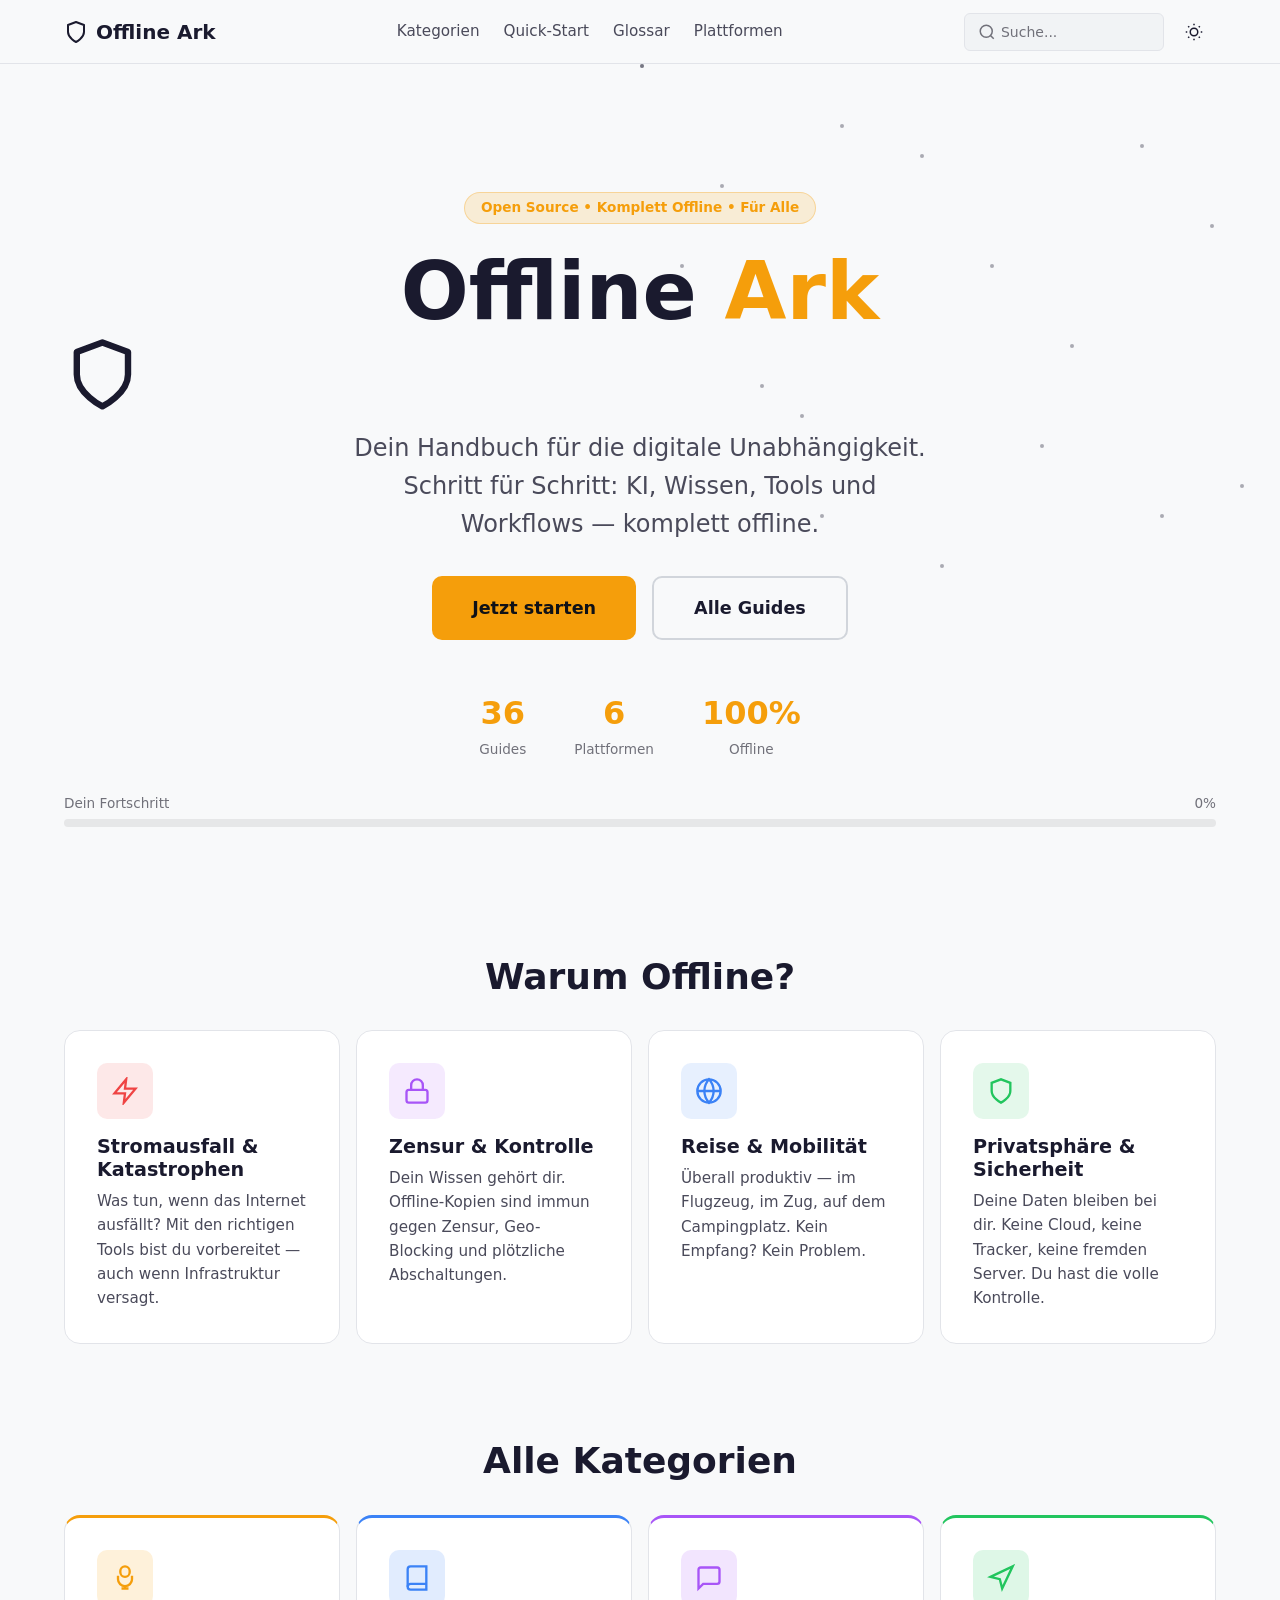
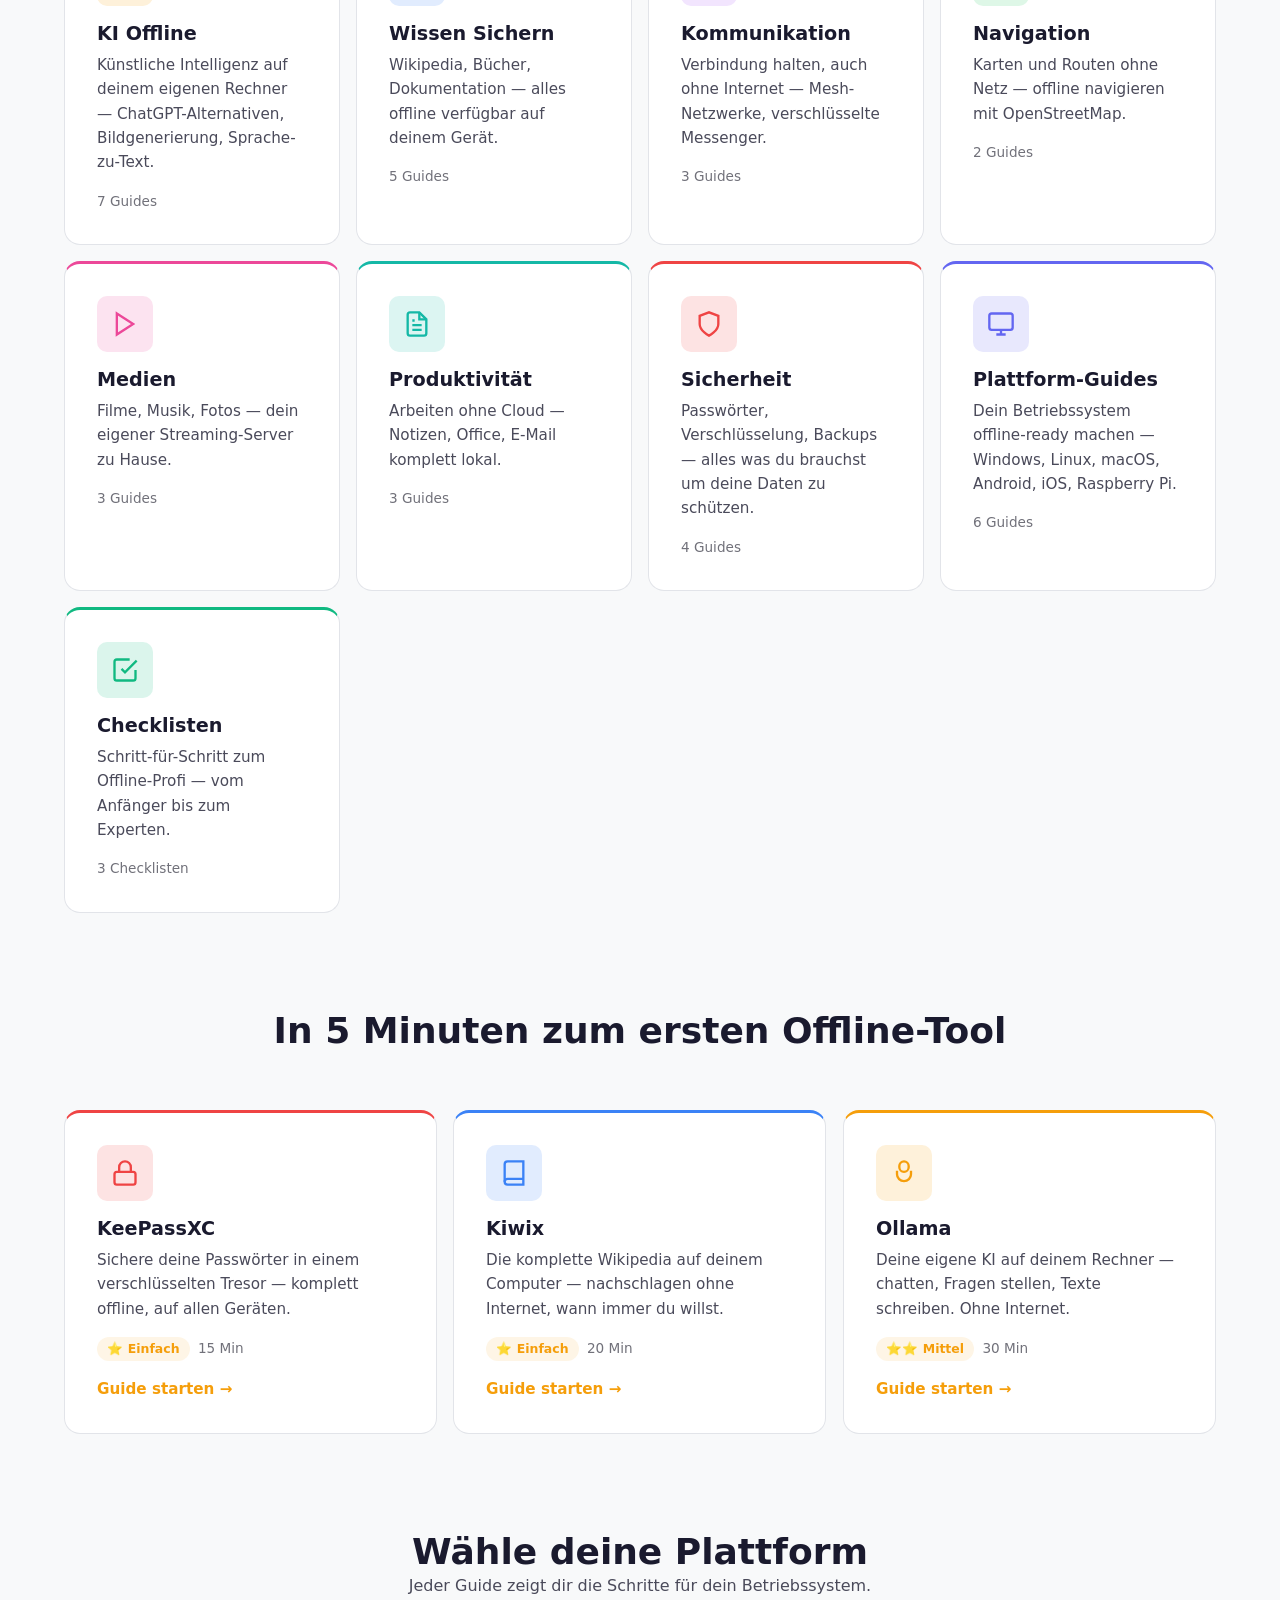
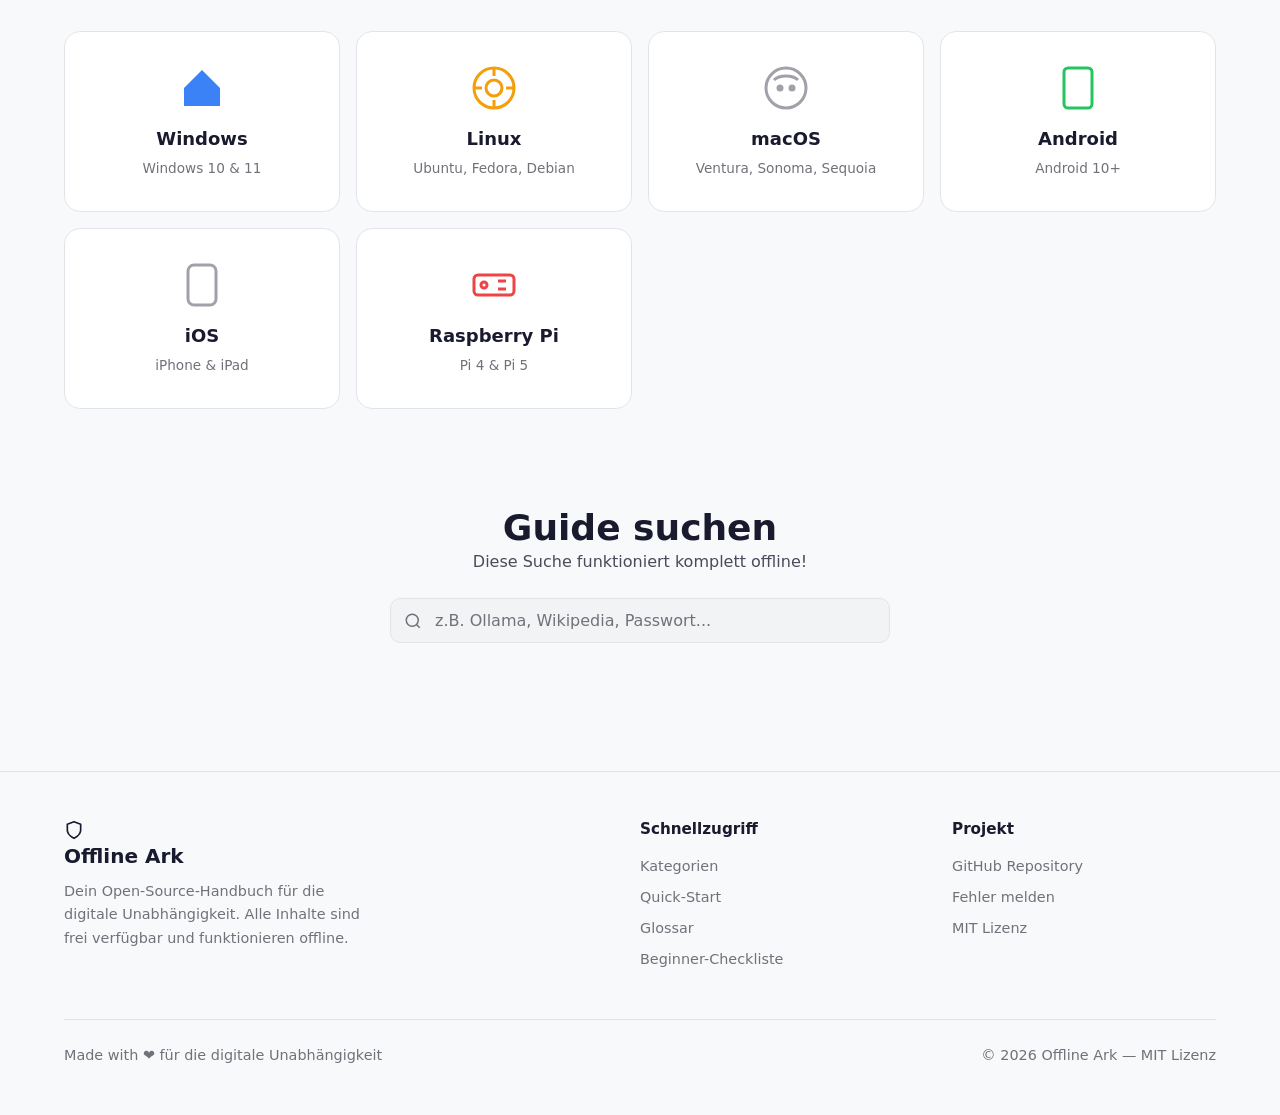
==== commit 1d24c939: "feat: implement mobile-first responsive design - Add mobile-first breakpoints (480px, 640px, 768px, " ====
--- a/docs/index.html
+++ b/docs/index.html
@@ -2,10 +2,12 @@
 <html lang="de" data-theme="dark">
 <head>
   <meta charset="UTF-8">
-  <meta name="viewport" content="width=device-width, initial-scale=1.0">
+  <meta name="viewport" content="width=device-width, initial-scale=1.0, maximum-scale=5.0, viewport-fit=cover">
   <meta name="description" content="Offline Ark — Dein Handbuch für die digitale Unabhängigkeit. KI, Wissen, Tools und Workflows komplett offline nutzen.">
   <meta name="theme-color" content="#0f1117">
   <title>Offline Ark — Dein Handbuch für die digitale Unabhängigkeit</title>
+  <link rel="preconnect" href="https://fonts.googleapis.com">
+  <link rel="dns-prefetch" href="https://fonts.googleapis.com">
   <link rel="stylesheet" href="assets/css/fonts.css">
   <link rel="stylesheet" href="assets/css/main.css">
   <link rel="stylesheet" href="assets/css/animations.css">
@@ -15,6 +17,8 @@
   </script>
 </head>
 <body>
+  <!-- Skip to main content for accessibility -->
+  <a href="#main-content" class="sr-only focus:not-sr-only focus:absolute focus:top-2 focus:left-2 focus:z-[1001] focus:bg-white focus:text-black focus:px-4 focus:py-2 focus:rounded">Zum Hauptinhalt springen</a>
 
   <!-- ========== HEADER ========== -->
   <header class="header" role="banner">
@@ -53,7 +57,7 @@
     <div class="nav-overlay" id="nav-overlay"></div>
   </header>
 
-  <main>
+  <main id="main-content">
     <!-- ========== HERO ========== -->
     <section class="hero">
       <div class="particles"></div>
--- a/docs/assets/css/main.css
+++ b/docs/assets/css/main.css
@@ -1,6 +1,7 @@
 /* ============================================
    OFFLINE ARK — Main Stylesheet
    "Survival Tech Manual meets Friendly Encyclopedia"
+   Mobile-First Design Approach
    ============================================ */
 
 /* --- CSS Custom Properties (Dark Theme Default) --- */
@@ -41,14 +42,14 @@
   --font-heading: 'Outfit', system-ui, -apple-system, 'Segoe UI', sans-serif;
   --font-body: 'Source Sans 3', system-ui, -apple-system, 'Segoe UI', sans-serif;
   --font-mono: 'JetBrains Mono', 'Fira Code', 'Consolas', 'Monaco', monospace;
-  /* Spacing */
+  /* Spacing - Mobile First (kleiner) */
   --space-xs: 0.25rem;
   --space-sm: 0.5rem;
-  --space-md: 1rem;
-  --space-lg: 1.5rem;
-  --space-xl: 2rem;
-  --space-2xl: 3rem;
-  --space-3xl: 4rem;
+  --space-md: 0.75rem;
+  --space-lg: 1rem;
+  --space-xl: 1.5rem;
+  --space-2xl: 2rem;
+  --space-3xl: 2.5rem;
   /* Layout */
   --container-max: 1200px;
   --container-narrow: 800px;
@@ -62,7 +63,19 @@
   --shadow-lg: 0 8px 30px rgba(0,0,0,0.5);
   --shadow-glow: 0 0 20px rgba(var(--accent-primary-rgb), 0.15);
   /* Header */
-  --header-height: 64px;
+  --header-height: 56px;
+}
+
+/* Larger spacing for bigger screens */
+@media (min-width: 768px) {
+  :root {
+    --space-md: 1rem;
+    --space-lg: 1.5rem;
+    --space-xl: 2rem;
+    --space-2xl: 3rem;
+    --space-3xl: 4rem;
+    --header-height: 64px;
+  }
 }
 
 /* --- Light Theme --- */
@@ -89,7 +102,7 @@
 body {
   font-family: var(--font-body);
   font-size: 1rem;
-  line-height: 1.7;
+  line-height: 1.6;
   color: var(--text-primary);
   background-color: var(--bg-primary);
   -webkit-font-smoothing: antialiased;
@@ -104,144 +117,548 @@
 button { cursor: pointer; font-family: inherit; border: none; background: none; color: inherit; }
 input, textarea, select { font-family: inherit; font-size: inherit; }
 h1, h2, h3, h4, h5, h6 { font-family: var(--font-heading); font-weight: 700; line-height: 1.2; color: var(--text-primary); }
-h1 { font-size: clamp(2rem, 5vw, 3.5rem); }
-h2 { font-size: clamp(1.5rem, 3.5vw, 2.25rem); }
-h3 { font-size: clamp(1.25rem, 2.5vw, 1.75rem); }
-h4 { font-size: 1.25rem; }
+
+/* Mobile-first typography */
+h1 { font-size: clamp(1.75rem, 6vw, 3.5rem); }
+h2 { font-size: clamp(1.375rem, 4vw, 2.25rem); }
+h3 { font-size: clamp(1.125rem, 3vw, 1.75rem); }
+h4 { font-size: 1.125rem; }
+
 p + p { margin-top: var(--space-md); }
 
-/* --- Layout --- */
-.container { width: 100%; max-width: var(--container-max); margin: 0 auto; padding: 0 var(--space-lg); }
+/* --- Layout - Mobile First --- */
+.container { 
+  width: 100%; 
+  max-width: var(--container-max); 
+  margin: 0 auto; 
+  padding: 0 var(--space-md); 
+}
+
+@media (min-width: 640px) {
+  .container { padding: 0 var(--space-lg); }
+}
+
 .container--narrow { max-width: var(--container-narrow); }
-.section { padding: var(--space-3xl) 0; }
-.section + .section { padding-top: var(--space-xl); }
-
-/* --- Grid System --- */
-.grid { display: grid; gap: var(--space-lg); }
-.grid--2 { grid-template-columns: repeat(auto-fit, minmax(280px, 1fr)); }
-.grid--3 { grid-template-columns: repeat(auto-fit, minmax(260px, 1fr)); }
-.grid--4 { grid-template-columns: repeat(auto-fit, minmax(220px, 1fr)); }
+
+.section { padding: var(--space-2xl) 0; }
+.section + .section { padding-top: var(--space-lg); }
+
+@media (min-width: 768px) {
+  .section { padding: var(--space-3xl) 0; }
+  .section + .section { padding-top: var(--space-xl); }
+}
+
+/* --- Grid System - Mobile First --- */
+.grid { display: grid; gap: var(--space-md); }
+
+/* Mobile: Single column by default */
+.grid--2,
+.grid--3,
+.grid--4 { grid-template-columns: 1fr; }
+
+/* Small tablets: 2 columns */
+@media (min-width: 480px) {
+  .grid--2,
+  .grid--3,
+  .grid--4 { grid-template-columns: repeat(2, 1fr); }
+}
+
+/* Tablets: 3 columns for 3 and 4 column grids */
+@media (min-width: 768px) {
+  .grid--3 { grid-template-columns: repeat(3, 1fr); }
+  .grid--4 { grid-template-columns: repeat(3, 1fr); }
+  .grid--2 { grid-template-columns: repeat(2, 1fr); }
+}
+
+/* Desktop: Full grids */
+@media (min-width: 1024px) {
+  .grid--4 { grid-template-columns: repeat(4, 1fr); }
+}
+
+/* Auto-fit grids */
+@media (min-width: 640px) {
+  .grid--2 { grid-template-columns: repeat(auto-fit, minmax(260px, 1fr)); }
+  .grid--3 { grid-template-columns: repeat(auto-fit, minmax(240px, 1fr)); }
+  .grid--4 { grid-template-columns: repeat(auto-fit, minmax(200px, 1fr)); }
+}
+
 .flex { display: flex; gap: var(--space-md); }
 .flex--wrap { flex-wrap: wrap; }
 .flex--center { align-items: center; justify-content: center; }
 .flex--between { justify-content: space-between; align-items: center; }
 
-/* --- Header / Navigation --- */
+/* --- Header / Navigation - Mobile First --- */
 .header {
   position: sticky;
   top: 0;
   z-index: 1000;
-  background: rgba(15, 17, 23, 0.85);
+  background: rgba(15, 17, 23, 0.92);
   backdrop-filter: blur(12px);
   -webkit-backdrop-filter: blur(12px);
   border-bottom: 1px solid var(--border-color);
   height: var(--header-height);
 }
-[data-theme="light"] .header { background: rgba(248, 249, 250, 0.85); }
-.header .container { display: flex; align-items: center; justify-content: space-between; height: 100%; }
-.logo { display: flex; align-items: center; gap: var(--space-sm); font-family: var(--font-heading); font-weight: 800; font-size: 1.35rem; color: var(--text-primary); text-decoration: none; }
+
+[data-theme="light"] .header { background: rgba(248, 249, 250, 0.92); }
+
+.header .container { 
+  display: flex; 
+  align-items: center; 
+  justify-content: space-between; 
+  height: 100%; 
+}
+
+.logo { 
+  display: flex; 
+  align-items: center; 
+  gap: var(--space-xs); 
+  font-family: var(--font-heading); 
+  font-weight: 800; 
+  font-size: 1.1rem; 
+  color: var(--text-primary); 
+  text-decoration: none; 
+}
+
+@media (min-width: 640px) {
+  .logo { font-size: 1.25rem; gap: var(--space-sm); }
+}
+
 .logo:hover { text-decoration: none; color: var(--accent-primary); }
 .logo__icon { display: inline-flex; align-items: center; }
-.logo__icon svg { width: 1.5rem; height: 1.5rem; flex-shrink: 0; }
-.hero__shield-icon { width: clamp(2.5rem, 7vw, 5rem); height: clamp(2.5rem, 7vw, 5rem); vertical-align: -0.15em; }
-.nav { display: flex; align-items: center; gap: var(--space-lg); }
-.nav__link { color: var(--text-secondary); font-weight: 500; font-size: 0.95rem; padding: var(--space-xs) 0; transition: color 0.2s; }
+.logo__icon svg { width: 1.25rem; height: 1.25rem; flex-shrink: 0; }
+
+@media (min-width: 640px) {
+  .logo__icon svg { width: 1.5rem; height: 1.5rem; }
+}
+
+.hero__shield-icon { 
+  width: clamp(2rem, 6vw, 5rem); 
+  height: clamp(2rem, 6vw, 5rem); 
+  vertical-align: -0.15em; 
+}
+
+/* Navigation - Mobile First */
+.nav { 
+  display: none; 
+  align-items: center; 
+  gap: var(--space-lg); 
+}
+
+.nav__link { 
+  color: var(--text-secondary); 
+  font-weight: 500; 
+  font-size: 0.9rem; 
+  padding: var(--space-xs) 0; 
+  transition: color 0.2s; 
+}
+
 .nav__link:hover, .nav__link--active { color: var(--accent-primary); text-decoration: none; }
-.nav__actions { display: flex; align-items: center; gap: var(--space-sm); }
+
+.nav__actions { 
+  display: flex; 
+  align-items: center; 
+  gap: var(--space-xs); 
+}
+
+@media (min-width: 640px) {
+  .nav__actions { gap: var(--space-sm); }
+}
 
 /* Mobile Nav */
-.hamburger { display: none; width: 44px; height: 44px; align-items: center; justify-content: center; border-radius: var(--radius-sm); }
-.hamburger span { display: block; width: 22px; height: 2px; background: var(--text-primary); position: relative; transition: 0.3s; }
-.hamburger span::before, .hamburger span::after { content: ''; position: absolute; width: 22px; height: 2px; background: var(--text-primary); transition: 0.3s; }
-.hamburger span::before { top: -7px; }
-.hamburger span::after { top: 7px; }
+.hamburger { 
+  display: flex; 
+  width: 44px; 
+  height: 44px; 
+  align-items: center; 
+  justify-content: center; 
+  border-radius: var(--radius-sm); 
+  background: transparent;
+}
+
+.hamburger span { 
+  display: block; 
+  width: 20px; 
+  height: 2px; 
+  background: var(--text-primary); 
+  position: relative; 
+  transition: 0.3s; 
+}
+
+.hamburger span::before, .hamburger span::after { 
+  content: ''; 
+  position: absolute; 
+  width: 20px; 
+  height: 2px; 
+  background: var(--text-primary); 
+  transition: 0.3s; 
+}
+
+.hamburger span::before { top: -6px; }
+.hamburger span::after { top: 6px; }
+
+@media (min-width: 640px) {
+  .hamburger span { width: 22px; }
+  .hamburger span::before, .hamburger span::after { width: 22px; }
+  .hamburger span::before { top: -7px; }
+  .hamburger span::after { top: 7px; }
+}
+
 .hamburger.active span { background: transparent; }
 .hamburger.active span::before { top: 0; transform: rotate(45deg); }
 .hamburger.active span::after { top: 0; transform: rotate(-45deg); }
-.nav-overlay { display: none; position: fixed; inset: 0; background: rgba(0,0,0,0.5); z-index: 998; }
+
+.nav-overlay { 
+  display: none; 
+  position: fixed; 
+  inset: 0; 
+  background: rgba(0,0,0,0.5); 
+  z-index: 998; 
+}
+
 .nav-overlay.active { display: block; }
 
-@media (max-width: 768px) {
-  .hamburger { display: flex; }
-  .nav { position: fixed; top: 0; right: -300px; width: 280px; height: 100vh; background: var(--bg-secondary); flex-direction: column; align-items: flex-start; padding: calc(var(--header-height) + var(--space-lg)) var(--space-lg) var(--space-lg); gap: var(--space-md); z-index: 999; transition: right 0.3s ease; border-left: 1px solid var(--border-color); }
+/* Mobile menu slide-out */
+@media (max-width: 767px) {
+  .nav { 
+    position: fixed; 
+    top: 0; 
+    right: -100%; 
+    width: min(280px, 80vw); 
+    height: 100vh; 
+    height: 100dvh;
+    background: var(--bg-secondary); 
+    flex-direction: column; 
+    align-items: flex-start; 
+    padding: calc(var(--header-height) + var(--space-md)) var(--space-md) var(--space-md); 
+    gap: var(--space-sm); 
+    z-index: 999; 
+    transition: right 0.3s ease; 
+    border-left: 1px solid var(--border-color);
+    display: flex;
+  }
+  
   .nav.active { right: 0; }
-  .nav__link { font-size: 1.1rem; width: 100%; padding: var(--space-sm) 0; border-bottom: 1px solid var(--border-color); }
+  
+  .nav__link { 
+    font-size: 1rem; 
+    width: 100%; 
+    padding: var(--space-sm) 0; 
+    border-bottom: 1px solid var(--border-color);
+    min-height: 44px;
+    display: flex;
+    align-items: center;
+  }
+}
+
+/* Desktop navigation */
+@media (min-width: 768px) {
+  .hamburger { display: none; }
+  .nav { 
+    display: flex; 
+    position: static; 
+    width: auto; 
+    height: auto; 
+    flex-direction: row; 
+    padding: 0; 
+    background: transparent;
+    border: none;
+  }
+  .nav__link { 
+    border: none; 
+    font-size: 0.95rem;
+    width: auto;
+  }
 }
 
 /* --- Theme Toggle --- */
-.theme-toggle { width: 44px; height: 44px; display: flex; align-items: center; justify-content: center; border-radius: var(--radius-md); transition: background 0.2s; }
+.theme-toggle { 
+  width: 40px; 
+  height: 40px; 
+  display: flex; 
+  align-items: center; 
+  justify-content: center; 
+  border-radius: var(--radius-md); 
+  transition: background 0.2s; 
+  background: transparent;
+}
+
+@media (min-width: 640px) {
+  .theme-toggle { width: 44px; height: 44px; }
+}
+
 .theme-toggle:hover { background: var(--bg-tertiary); }
-.theme-toggle svg { width: 20px; height: 20px; }
+.theme-toggle svg { width: 18px; height: 18px; }
 .theme-toggle .icon-sun { display: none; }
 .theme-toggle .icon-moon { display: block; }
 [data-theme="light"] .theme-toggle .icon-sun { display: block; }
 [data-theme="light"] .theme-toggle .icon-moon { display: none; }
 
-/* --- Hero Section --- */
+/* --- Hero Section - Mobile First --- */
 .hero {
   position: relative;
-  padding: calc(var(--header-height) + var(--space-3xl)) 0 var(--space-3xl);
+  padding: calc(var(--header-height) + var(--space-xl)) 0 var(--space-xl);
   text-align: center;
   overflow: hidden;
-  min-height: 80vh;
+  min-height: auto;
   display: flex;
   align-items: center;
 }
+
+@media (min-width: 768px) {
+  .hero {
+    padding: calc(var(--header-height) + var(--space-3xl)) 0 var(--space-3xl);
+    min-height: 80vh;
+  }
+}
+
 .hero__content { position: relative; z-index: 2; }
-.hero__badge { display: inline-block; padding: var(--space-xs) var(--space-md); background: rgba(var(--accent-primary-rgb), 0.15); color: var(--accent-primary); border-radius: 999px; font-size: 0.85rem; font-weight: 600; margin-bottom: var(--space-lg); border: 1px solid rgba(var(--accent-primary-rgb), 0.3); }
-.hero__title { font-size: clamp(2.5rem, 7vw, 5rem); font-weight: 800; margin-bottom: var(--space-md); }
+
+.hero__badge { 
+  display: inline-block; 
+  padding: var(--space-xs) var(--space-sm); 
+  background: rgba(var(--accent-primary-rgb), 0.15); 
+  color: var(--accent-primary); 
+  border-radius: 999px; 
+  font-size: 0.75rem; 
+  font-weight: 600; 
+  margin-bottom: var(--space-md); 
+  border: 1px solid rgba(var(--accent-primary-rgb), 0.3);
+}
+
+@media (min-width: 640px) {
+  .hero__badge { 
+    padding: var(--space-xs) var(--space-md); 
+    font-size: 0.85rem; 
+    margin-bottom: var(--space-lg); 
+  }
+}
+
+.hero__title { 
+  font-size: clamp(2rem, 8vw, 5rem); 
+  font-weight: 800; 
+  margin-bottom: var(--space-sm); 
+  line-height: 1.1;
+}
+
+@media (min-width: 640px) {
+  .hero__title { margin-bottom: var(--space-md); }
+}
+
 .hero__title span { color: var(--accent-primary); }
-.hero__subtitle { font-size: clamp(1.1rem, 2.5vw, 1.5rem); color: var(--text-secondary); max-width: 700px; margin: 0 auto var(--space-xl); line-height: 1.6; }
-.hero__actions { display: flex; gap: var(--space-md); justify-content: center; flex-wrap: wrap; }
-.hero__stats { display: flex; gap: var(--space-2xl); justify-content: center; margin-top: var(--space-2xl); }
+
+.hero__subtitle { 
+  font-size: clamp(1rem, 3vw, 1.5rem); 
+  color: var(--text-secondary); 
+  max-width: 600px; 
+  margin: 0 auto var(--space-lg); 
+  line-height: 1.5;
+  padding: 0 var(--space-sm);
+}
+
+@media (min-width: 640px) {
+  .hero__subtitle { 
+    margin-bottom: var(--space-xl); 
+    line-height: 1.6;
+    padding: 0;
+  }
+}
+
+.hero__actions { 
+  display: flex; 
+  gap: var(--space-sm); 
+  justify-content: center; 
+  flex-wrap: wrap;
+  padding: 0 var(--space-sm);
+}
+
+@media (min-width: 640px) {
+  .hero__actions { gap: var(--space-md); padding: 0; }
+}
+
+/* Hero Stats - Mobile First (vertikal) */
+.hero__stats { 
+  display: flex; 
+  flex-direction: column;
+  gap: var(--space-md); 
+  justify-content: center; 
+  margin-top: var(--space-xl); 
+}
+
+@media (min-width: 480px) {
+  .hero__stats {
+    flex-direction: row;
+    gap: var(--space-xl);
+  }
+}
+
+@media (min-width: 640px) {
+  .hero__stats { gap: var(--space-2xl); margin-top: var(--space-2xl); }
+}
+
 .hero__stat { text-align: center; }
-.hero__stat-number { font-family: var(--font-heading); font-size: 2rem; font-weight: 800; color: var(--accent-primary); }
-.hero__stat-label { font-size: 0.85rem; color: var(--text-muted); }
+
+.hero__stat-number { 
+  font-family: var(--font-heading); 
+  font-size: 1.75rem; 
+  font-weight: 800; 
+  color: var(--accent-primary); 
+}
+
+@media (min-width: 640px) {
+  .hero__stat-number { font-size: 2rem; }
+}
+
+.hero__stat-label { 
+  font-size: 0.8rem; 
+  color: var(--text-muted); 
+}
+
+@media (min-width: 640px) {
+  .hero__stat-label { font-size: 0.85rem; }
+}
 
 /* Particles Background */
 .particles { position: absolute; inset: 0; z-index: 1; overflow: hidden; pointer-events: none; }
 
-/* --- Buttons --- */
+/* --- Buttons - Mobile First --- */
 .btn {
-  display: inline-flex; align-items: center; gap: var(--space-sm);
-  padding: 0.75rem 1.75rem;
-  font-family: var(--font-heading); font-weight: 600; font-size: 1rem;
+  display: inline-flex; 
+  align-items: center; 
+  gap: var(--space-xs);
+  padding: 0.625rem 1.25rem;
+  font-family: var(--font-heading); 
+  font-weight: 600; 
+  font-size: 0.9375rem;
   border-radius: var(--radius-md);
   transition: all 0.25s ease;
   min-height: 44px;
   text-decoration: none;
-}
+  justify-content: center;
+}
+
+@media (min-width: 640px) {
+  .btn {
+    padding: 0.75rem 1.75rem;
+    font-size: 1rem;
+    gap: var(--space-sm);
+  }
+}
+
 .btn:hover { text-decoration: none; }
 .btn--primary { background: var(--accent-primary); color: #0f1117; }
 .btn--primary:hover { background: #d97706; transform: translateY(-2px); box-shadow: 0 4px 20px rgba(var(--accent-primary-rgb), 0.4); }
 .btn--secondary { background: transparent; color: var(--text-primary); border: 2px solid var(--border-light); }
 .btn--secondary:hover { border-color: var(--accent-primary); color: var(--accent-primary); }
 .btn--small { padding: 0.5rem 1rem; font-size: 0.875rem; }
-.btn--large { padding: 1rem 2.5rem; font-size: 1.1rem; }
-.btn svg { width: 18px; height: 18px; }
-
-/* --- Cards --- */
+.btn--large { 
+  padding: 0.75rem 1.5rem; 
+  font-size: 1rem; 
+  width: 100%;
+  max-width: 280px;
+}
+
+@media (min-width: 480px) {
+  .btn--large { 
+    padding: 1rem 2rem;
+    width: auto;
+    max-width: none;
+  }
+}
+
+@media (min-width: 640px) {
+  .btn--large { padding: 1rem 2.5rem; font-size: 1.1rem; }
+}
+
+.btn svg { width: 16px; height: 16px; }
+@media (min-width: 640px) { .btn svg { width: 18px; height: 18px; } }
+
+/* --- Cards - Mobile First --- */
 .card {
   background: var(--bg-card);
   border: 1px solid var(--border-color);
   border-radius: var(--radius-lg);
-  padding: var(--space-xl);
+  padding: var(--space-lg);
   transition: transform 0.3s ease, box-shadow 0.3s ease, border-color 0.3s ease;
   position: relative;
   overflow: hidden;
 }
+
+@media (min-width: 640px) {
+  .card { padding: var(--space-xl); }
+}
+
 .card:hover { transform: translateY(-4px); box-shadow: var(--shadow-lg); }
+
 .card__icon {
-  width: 56px; height: 56px;
-  display: flex; align-items: center; justify-content: center;
+  width: 48px; 
+  height: 48px;
+  display: flex; 
+  align-items: center; 
+  justify-content: center;
   border-radius: var(--radius-md);
-  margin-bottom: var(--space-md);
-  font-size: 1.5rem;
-}
-.card__title { font-size: 1.2rem; margin-bottom: var(--space-sm); }
-.card__desc { color: var(--text-secondary); font-size: 0.95rem; line-height: 1.6; }
-.card__meta { margin-top: var(--space-md); display: flex; align-items: center; gap: var(--space-sm); font-size: 0.85rem; color: var(--text-muted); }
-.card__link { display: flex; align-items: center; gap: var(--space-xs); margin-top: var(--space-md); font-weight: 600; color: var(--accent-primary); font-size: 0.95rem; }
+  margin-bottom: var(--space-sm);
+  font-size: 1.25rem;
+}
+
+@media (min-width: 640px) {
+  .card__icon {
+    width: 56px; 
+    height: 56px;
+    margin-bottom: var(--space-md);
+    font-size: 1.5rem;
+  }
+}
+
+.card__title { 
+  font-size: 1.1rem; 
+  margin-bottom: var(--space-xs); 
+}
+
+@media (min-width: 640px) {
+  .card__title { font-size: 1.2rem; margin-bottom: var(--space-sm); }
+}
+
+.card__desc { 
+  color: var(--text-secondary); 
+  font-size: 0.9rem; 
+  line-height: 1.5; 
+}
+
+@media (min-width: 640px) {
+  .card__desc { font-size: 0.95rem; line-height: 1.6; }
+}
+
+.card__meta { 
+  margin-top: var(--space-sm); 
+  display: flex; 
+  align-items: center; 
+  gap: var(--space-xs); 
+  font-size: 0.8rem; 
+  color: var(--text-muted); 
+  flex-wrap: wrap;
+}
+
+@media (min-width: 640px) {
+  .card__meta { 
+    margin-top: var(--space-md); 
+    gap: var(--space-sm); 
+    font-size: 0.85rem; 
+  }
+}
+
+.card__link { 
+  display: flex; 
+  align-items: center; 
+  gap: var(--space-xs); 
+  margin-top: var(--space-sm); 
+  font-weight: 600; 
+  color: var(--accent-primary); 
+  font-size: 0.9rem; 
+}
+
+@media (min-width: 640px) {
+  .card__link { margin-top: var(--space-md); font-size: 0.95rem; }
+}
 
 /* Category Card Colors */
 .card--ai { border-top: 3px solid var(--cat-ai); }
@@ -274,12 +691,20 @@
 
 /* --- Badges --- */
 .badge {
-  display: inline-flex; align-items: center; gap: 4px;
-  padding: 0.2rem 0.65rem;
+  display: inline-flex; 
+  align-items: center; 
+  gap: 4px;
+  padding: 0.15rem 0.5rem;
   border-radius: 999px;
-  font-size: 0.78rem; font-weight: 600;
+  font-size: 0.75rem; 
+  font-weight: 600;
   line-height: 1.4;
 }
+
+@media (min-width: 640px) {
+  .badge { padding: 0.2rem 0.65rem; font-size: 0.78rem; }
+}
+
 .badge--ai { background: rgba(245,158,11,0.15); color: var(--cat-ai); }
 .badge--knowledge { background: rgba(59,130,246,0.15); color: var(--cat-knowledge); }
 .badge--communication { background: rgba(168,85,247,0.15); color: var(--cat-communication); }
@@ -292,27 +717,56 @@
 .badge--difficulty { background: rgba(var(--accent-primary-rgb), 0.1); color: var(--accent-primary); }
 .badge--os { background: var(--bg-tertiary); color: var(--text-secondary); border: 1px solid var(--border-color); }
 
-/* --- Platform Tabs --- */
-.platform-tabs { margin: var(--space-xl) 0; }
-.tab-buttons { display: flex; gap: 2px; overflow-x: auto; border-bottom: 2px solid var(--border-color); padding-bottom: 0; -webkit-overflow-scrolling: touch; }
+/* --- Platform Tabs - Mobile First --- */
+.platform-tabs { margin: var(--space-lg) 0; }
+
+@media (min-width: 640px) {
+  .platform-tabs { margin: var(--space-xl) 0; }
+}
+
+.tab-buttons { 
+  display: flex; 
+  gap: 2px; 
+  overflow-x: auto; 
+  border-bottom: 2px solid var(--border-color); 
+  padding-bottom: 0; 
+  -webkit-overflow-scrolling: touch;
+  scrollbar-width: none;
+}
+
+.tab-buttons::-webkit-scrollbar { display: none; }
+
 .tab-btn {
-  padding: 0.75rem 1.25rem;
-  font-family: var(--font-heading); font-weight: 600; font-size: 0.9rem;
+  padding: 0.625rem 0.875rem;
+  font-family: var(--font-heading); 
+  font-weight: 600; 
+  font-size: 0.85rem;
   color: var(--text-muted);
   border-bottom: 2px solid transparent;
   margin-bottom: -2px;
   white-space: nowrap;
   transition: color 0.2s, border-color 0.2s;
   min-height: 44px;
-  display: flex; align-items: center; gap: var(--space-xs);
-}
+  display: flex; 
+  align-items: center; 
+  gap: var(--space-xs);
+  flex-shrink: 0;
+}
+
+@media (min-width: 640px) {
+  .tab-btn { padding: 0.75rem 1.25rem; font-size: 0.9rem; }
+}
+
 .tab-btn:hover { color: var(--text-primary); }
 .tab-btn.active { color: var(--accent-primary); border-bottom-color: var(--accent-primary); }
-.tab-btn svg { width: 18px; height: 18px; }
-.tab-content { display: none; padding: var(--space-xl) 0; }
+.tab-btn svg { width: 16px; height: 16px; }
+@media (min-width: 640px) { .tab-btn svg { width: 18px; height: 18px; } }
+
+.tab-content { display: none; padding: var(--space-lg) 0; }
+@media (min-width: 640px) { .tab-content { padding: var(--space-xl) 0; } }
 .tab-content.active { display: block; }
 
-/* --- Code Blocks --- */
+/* --- Code Blocks - Mobile First --- */
 .code-block {
   background: var(--bg-code);
   border: 1px solid var(--border-color);
@@ -320,52 +774,156 @@
   margin: var(--space-md) 0;
   overflow: hidden;
 }
+
 .code-header {
-  display: flex; align-items: center; justify-content: space-between;
-  padding: var(--space-sm) var(--space-md);
+  display: flex; 
+  align-items: center; 
+  justify-content: space-between;
+  padding: var(--space-xs) var(--space-sm);
   background: rgba(255,255,255,0.03);
   border-bottom: 1px solid var(--border-color);
-}
-.code-lang { font-size: 0.78rem; color: var(--text-muted); font-weight: 600; text-transform: uppercase; letter-spacing: 0.05em; }
+  flex-wrap: wrap;
+  gap: var(--space-xs);
+}
+
+@media (min-width: 640px) {
+  .code-header { padding: var(--space-sm) var(--space-md); }
+}
+
+.code-lang { 
+  font-size: 0.75rem; 
+  color: var(--text-muted); 
+  font-weight: 600; 
+  text-transform: uppercase; 
+  letter-spacing: 0.05em; 
+}
+
 .copy-btn {
-  width: 36px; height: 36px;
-  display: flex; align-items: center; justify-content: center;
+  width: 32px; 
+  height: 32px;
+  display: flex; 
+  align-items: center; 
+  justify-content: center;
   border-radius: var(--radius-sm);
   color: var(--text-muted);
   transition: all 0.2s;
-}
+  flex-shrink: 0;
+}
+
+@media (min-width: 640px) {
+  .copy-btn { width: 36px; height: 36px; }
+}
+
 .copy-btn:hover { background: var(--bg-tertiary); color: var(--text-primary); }
-.copy-btn svg { width: 16px; height: 16px; }
+.copy-btn svg { width: 14px; height: 14px; }
+@media (min-width: 640px) { .copy-btn svg { width: 16px; height: 16px; } }
 .copy-btn.copied { color: var(--success); }
-.code-content { padding: var(--space-md); overflow-x: auto; }
+
+.code-content { 
+  padding: var(--space-sm); 
+  overflow-x: auto;
+  -webkit-overflow-scrolling: touch;
+}
+
+@media (min-width: 640px) {
+  .code-content { padding: var(--space-md); }
+}
+
 .code-content code {
   font-family: var(--font-mono);
-  font-size: 0.9rem;
-  line-height: 1.7;
+  font-size: 0.8125rem;
+  line-height: 1.6;
   color: var(--text-primary);
   white-space: pre;
 }
+
+@media (min-width: 640px) {
+  .code-content code { font-size: 0.9rem; line-height: 1.7; }
+}
+
 [data-theme="light"] .code-block { background: #fafafa; }
 
-/* --- Tables --- */
-.table-wrapper { overflow-x: auto; margin: var(--space-md) 0; border-radius: var(--radius-md); border: 1px solid var(--border-color); }
-table { width: 100%; border-collapse: collapse; font-size: 0.95rem; }
+/* --- Tables - Mobile First --- */
+.table-wrapper { 
+  overflow-x: auto; 
+  margin: var(--space-md) 0; 
+  border-radius: var(--radius-md); 
+  border: 1px solid var(--border-color);
+  -webkit-overflow-scrolling: touch;
+}
+
+table { 
+  width: 100%; 
+  min-width: 600px;
+  border-collapse: collapse; 
+  font-size: 0.875rem; 
+}
+
+@media (min-width: 640px) {
+  table { font-size: 0.95rem; }
+}
+
 thead { background: var(--bg-tertiary); }
-th { font-family: var(--font-heading); font-weight: 600; text-align: left; padding: 0.75rem 1rem; color: var(--text-primary); white-space: nowrap; }
-td { padding: 0.75rem 1rem; border-top: 1px solid var(--border-color); color: var(--text-secondary); }
+th { 
+  font-family: var(--font-heading); 
+  font-weight: 600; 
+  text-align: left; 
+  padding: 0.625rem 0.75rem; 
+  color: var(--text-primary); 
+  white-space: nowrap; 
+}
+
+@media (min-width: 640px) {
+  th { padding: 0.75rem 1rem; }
+}
+
+td { 
+  padding: 0.625rem 0.75rem; 
+  border-top: 1px solid var(--border-color); 
+  color: var(--text-secondary); 
+}
+
+@media (min-width: 640px) {
+  td { padding: 0.75rem 1rem; }
+}
+
 tbody tr:hover { background: rgba(var(--accent-primary-rgb), 0.03); }
 
-/* --- Alerts / Callouts --- */
+/* --- Alerts / Callouts - Mobile First --- */
 .callout {
-  padding: var(--space-md) var(--space-lg);
+  padding: var(--space-sm) var(--space-md);
   border-radius: var(--radius-md);
   margin: var(--space-md) 0;
   border-left: 4px solid;
-  display: flex; gap: var(--space-md);
-}
-.callout__icon { flex-shrink: 0; font-size: 1.25rem; margin-top: 2px; }
+  display: flex; 
+  gap: var(--space-sm);
+}
+
+@media (min-width: 640px) {
+  .callout { padding: var(--space-md) var(--space-lg); gap: var(--space-md); }
+}
+
+.callout__icon { 
+  flex-shrink: 0; 
+  font-size: 1.125rem; 
+  margin-top: 2px; 
+}
+
+@media (min-width: 640px) {
+  .callout__icon { font-size: 1.25rem; }
+}
+
 .callout__content { flex: 1; }
-.callout__title { font-weight: 700; margin-bottom: var(--space-xs); }
+.callout__title { 
+  font-weight: 700; 
+  margin-bottom: var(--space-xs); 
+  font-size: 1rem;
+}
+
+@media (min-width: 640px) {
+  .callout__title { margin-bottom: var(--space-xs); font-size: 1.1rem; }
+}
+
 .callout--info { background: rgba(59,130,246,0.08); border-color: var(--info); }
 .callout--info .callout__icon { color: var(--info); }
 .callout--warning { background: rgba(245,158,11,0.08); border-color: var(--warning); }
@@ -378,24 +936,40 @@
 /* --- Progress Bar --- */
 .progress-bar { width: 100%; height: 8px; background: var(--bg-tertiary); border-radius: 999px; overflow: hidden; }
 .progress-bar__fill { height: 100%; background: linear-gradient(90deg, var(--accent-primary), var(--accent-secondary)); border-radius: 999px; transition: width 0.5s ease; min-width: 0; }
-.progress-label { display: flex; justify-content: space-between; font-size: 0.85rem; color: var(--text-muted); margin-bottom: var(--space-xs); }
-
-/* --- Checklists --- */
+.progress-label { display: flex; justify-content: space-between; font-size: 0.8rem; color: var(--text-muted); margin-bottom: var(--space-xs); }
+@media (min-width: 640px) { .progress-label { font-size: 0.85rem; } }
+
+/* --- Checklists - Mobile First --- */
 .checklist { list-style: none; }
 .checklist__item {
-  display: flex; align-items: flex-start; gap: var(--space-md);
-  padding: var(--space-md);
+  display: flex; 
+  align-items: flex-start; 
+  gap: var(--space-sm);
+  padding: var(--space-sm);
   border: 1px solid var(--border-color);
   border-radius: var(--radius-md);
-  margin-bottom: var(--space-sm);
+  margin-bottom: var(--space-xs);
   transition: background 0.2s, border-color 0.2s;
 }
+
+@media (min-width: 640px) {
+  .checklist__item {
+    gap: var(--space-md);
+    padding: var(--space-md);
+    margin-bottom: var(--space-sm);
+  }
+}
+
 .checklist__item:hover { background: rgba(var(--accent-primary-rgb), 0.03); }
 .checklist__item.completed { opacity: 0.7; }
 .checklist__item.completed .checklist__text { text-decoration: line-through; }
+
 .step-checkbox {
-  appearance: none; -webkit-appearance: none;
-  width: 24px; height: 24px; min-width: 24px;
+  appearance: none; 
+  -webkit-appearance: none;
+  width: 22px; 
+  height: 22px; 
+  min-width: 22px;
   border: 2px solid var(--border-light);
   border-radius: var(--radius-sm);
   cursor: pointer;
@@ -403,172 +977,542 @@
   margin-top: 2px;
   transition: all 0.2s;
 }
+
+@media (min-width: 640px) {
+  .step-checkbox {
+    width: 24px; 
+    height: 24px; 
+    min-width: 24px;
+  }
+}
+
 .step-checkbox:checked { background: var(--accent-primary); border-color: var(--accent-primary); }
 .step-checkbox:checked::after {
   content: '';
-  position: absolute; left: 7px; top: 3px;
-  width: 6px; height: 11px;
-  border: solid #0f1117; border-width: 0 2.5px 2.5px 0;
+  position: absolute; 
+  left: 6px; 
+  top: 2px;
+  width: 5px; 
+  height: 10px;
+  border: solid #0f1117; 
+  border-width: 0 2px 2px 0;
   transform: rotate(45deg);
 }
+
+@media (min-width: 640px) {
+  .step-checkbox:checked::after {
+    left: 7px; 
+    top: 3px;
+    width: 6px; 
+    height: 11px;
+    border-width: 0 2.5px 2.5px 0;
+  }
+}
+
 .step-checkbox:focus-visible { outline: 2px solid var(--accent-primary); outline-offset: 2px; }
 
 /* --- Accordion / Collapsible --- */
-details { border: 1px solid var(--border-color); border-radius: var(--radius-md); margin: var(--space-sm) 0; }
+details { 
+  border: 1px solid var(--border-color); 
+  border-radius: var(--radius-md); 
+  margin: var(--space-xs) 0; 
+}
+
+@media (min-width: 640px) {
+  details { margin: var(--space-sm) 0; }
+}
+
 details[open] { border-color: var(--border-light); }
 summary {
-  padding: var(--space-md) var(--space-lg);
-  font-weight: 600; cursor: pointer;
-  display: flex; align-items: center; gap: var(--space-sm);
+  padding: var(--space-sm) var(--space-md);
+  font-weight: 600; 
+  cursor: pointer;
+  display: flex; 
+  align-items: center; 
+  gap: var(--space-xs);
   min-height: 44px;
   list-style: none;
   color: var(--text-primary);
   transition: color 0.2s;
 }
+
+@media (min-width: 640px) {
+  summary { 
+    padding: var(--space-md) var(--space-lg);
+    gap: var(--space-sm);
+  }
+}
+
 summary::-webkit-details-marker { display: none; }
-summary::before { content: ''; width: 8px; height: 8px; border: 2px solid var(--text-muted); border-top: 0; border-left: 0; transform: rotate(-45deg); transition: transform 0.2s; flex-shrink: 0; }
+summary::before { 
+  content: ''; 
+  width: 8px; 
+  height: 8px; 
+  border: 2px solid var(--text-muted); 
+  border-top: 0; 
+  border-left: 0; 
+  transform: rotate(-45deg); 
+  transition: transform 0.2s; 
+  flex-shrink: 0; 
+}
 details[open] summary::before { transform: rotate(45deg); }
 summary:hover { color: var(--accent-primary); }
-details .details-content { padding: 0 var(--space-lg) var(--space-lg); color: var(--text-secondary); line-height: 1.7; }
-
-/* --- Guide Header --- */
+details .details-content { 
+  padding: 0 var(--space-md) var(--space-md); 
+  color: var(--text-secondary); 
+  line-height: 1.6; 
+}
+
+@media (min-width: 640px) {
+  details .details-content { 
+    padding: 0 var(--space-lg) var(--space-lg);
+    line-height: 1.7; 
+  }
+}
+
+/* --- Guide Header - Mobile First --- */
 .guide-header {
-  padding: var(--space-2xl) 0;
+  padding: var(--space-lg) 0;
   border-bottom: 1px solid var(--border-color);
-  margin-bottom: var(--space-2xl);
-}
-.guide-header__breadcrumb { display: flex; align-items: center; gap: var(--space-sm); font-size: 0.85rem; color: var(--text-muted); margin-bottom: var(--space-lg); flex-wrap: wrap; }
+  margin-bottom: var(--space-lg);
+}
+
+@media (min-width: 640px) {
+  .guide-header {
+    padding: var(--space-2xl) 0;
+    margin-bottom: var(--space-2xl);
+  }
+}
+
+.guide-header__breadcrumb { 
+  display: flex; 
+  align-items: center; 
+  gap: var(--space-xs); 
+  font-size: 0.8rem; 
+  color: var(--text-muted); 
+  margin-bottom: var(--space-md); 
+  flex-wrap: wrap; 
+}
+
+@media (min-width: 640px) {
+  .guide-header__breadcrumb { 
+    gap: var(--space-sm); 
+    font-size: 0.85rem; 
+    margin-bottom: var(--space-lg); 
+  }
+}
+
 .guide-header__breadcrumb a { color: var(--text-muted); }
 .guide-header__breadcrumb a:hover { color: var(--accent-primary); }
 .guide-header__breadcrumb .sep { color: var(--border-light); }
-.guide-header__title { margin-bottom: var(--space-md); }
-.guide-header__meta { display: flex; flex-wrap: wrap; gap: var(--space-md); align-items: center; }
-.guide-meta-item { display: flex; align-items: center; gap: var(--space-xs); font-size: 0.9rem; color: var(--text-secondary); }
-.guide-meta-item svg { width: 16px; height: 16px; color: var(--text-muted); }
-.guide-header__platforms { display: flex; gap: var(--space-sm); flex-wrap: wrap; margin-top: var(--space-md); }
+.guide-header__title { margin-bottom: var(--space-sm); }
+@media (min-width: 640px) { .guide-header__title { margin-bottom: var(--space-md); } }
+
+.guide-header__meta { 
+  display: flex; 
+  flex-wrap: wrap; 
+  gap: var(--space-sm); 
+  align-items: center; 
+}
+
+@media (min-width: 640px) {
+  .guide-header__meta { gap: var(--space-md); }
+}
+
+.guide-meta-item { 
+  display: flex; 
+  align-items: center; 
+  gap: 2px; 
+  font-size: 0.85rem; 
+  color: var(--text-secondary); 
+}
+
+@media (min-width: 640px) {
+  .guide-meta-item { gap: var(--space-xs); font-size: 0.9rem; }
+}
+
+.guide-meta-item svg { width: 14px; height: 14px; color: var(--text-muted); }
+@media (min-width: 640px) { .guide-meta-item svg { width: 16px; height: 16px; } }
+
+.guide-header__platforms { 
+  display: flex; 
+  gap: var(--space-xs); 
+  flex-wrap: wrap; 
+  margin-top: var(--space-sm); 
+}
+
+@media (min-width: 640px) {
+  .guide-header__platforms { gap: var(--space-sm); margin-top: var(--space-md); }
+}
+
 .difficulty-stars { color: var(--accent-primary); letter-spacing: 2px; }
 
 /* --- Guide Sections --- */
-.guide-section { margin-bottom: var(--space-2xl); }
+.guide-section { margin-bottom: var(--space-xl); }
+@media (min-width: 640px) { .guide-section { margin-bottom: var(--space-2xl); } }
+
 .guide-section__title {
-  display: flex; align-items: center; gap: var(--space-sm);
-  font-size: 1.5rem; margin-bottom: var(--space-lg);
-  padding-bottom: var(--space-sm);
+  display: flex; 
+  align-items: center; 
+  gap: var(--space-xs);
+  font-size: 1.25rem; 
+  margin-bottom: var(--space-md);
+  padding-bottom: var(--space-xs);
   border-bottom: 2px solid var(--border-color);
 }
-.guide-section__icon { font-size: 1.25rem; }
-
-/* Steps */
+
+@media (min-width: 640px) {
+  .guide-section__title {
+    font-size: 1.5rem; 
+    gap: var(--space-sm);
+    margin-bottom: var(--space-lg);
+    padding-bottom: var(--space-sm);
+  }
+}
+
+.guide-section__icon { font-size: 1.125rem; }
+@media (min-width: 640px) { .guide-section__icon { font-size: 1.25rem; } }
+
+/* Steps - Mobile First */
 .step {
-  display: flex; gap: var(--space-lg);
-  padding: var(--space-lg) 0;
+  display: flex; 
+  gap: var(--space-sm);
+  padding: var(--space-md) 0;
   border-bottom: 1px solid var(--border-color);
 }
+
+@media (min-width: 640px) {
+  .step { gap: var(--space-lg); padding: var(--space-lg) 0; }
+}
+
 .step:last-child { border-bottom: none; }
+
 .step__number {
-  width: 40px; height: 40px; min-width: 40px;
+  width: 32px; 
+  height: 32px; 
+  min-width: 32px;
   background: var(--bg-tertiary);
   border-radius: 50%;
-  display: flex; align-items: center; justify-content: center;
-  font-family: var(--font-heading); font-weight: 700;
+  display: flex; 
+  align-items: center; 
+  justify-content: center;
+  font-family: var(--font-heading); 
+  font-weight: 700;
+  font-size: 0.875rem;
   color: var(--accent-primary);
   border: 2px solid var(--border-color);
 }
+
+@media (min-width: 640px) {
+  .step__number {
+    width: 40px; 
+    height: 40px; 
+    min-width: 40px;
+    font-size: 1rem;
+  }
+}
+
 .step__content { flex: 1; min-width: 0; }
-.step__title { font-size: 1.15rem; margin-bottom: var(--space-sm); }
-.step__desc { color: var(--text-secondary); }
-
-/* --- Search --- */
-.search-container { position: relative; max-width: 500px; }
+.step__title { 
+  font-size: 1.05rem; 
+  margin-bottom: var(--space-xs); 
+}
+
+@media (min-width: 640px) {
+  .step__title { font-size: 1.15rem; margin-bottom: var(--space-sm); }
+}
+
+.step__desc { 
+  color: var(--text-secondary); 
+  font-size: 0.9rem;
+  line-height: 1.5;
+}
+
+@media (min-width: 640px) {
+  .step__desc { font-size: 1rem; line-height: 1.6; }
+}
+
+/* --- Search - Mobile First --- */
+.search-container { 
+  position: relative; 
+  max-width: 100%;
+  width: 100%;
+}
+
+@media (min-width: 640px) {
+  .search-container { max-width: 500px; }
+}
+
 .search-input {
   width: 100%;
-  padding: 0.75rem 1rem 0.75rem 2.75rem;
+  padding: 0.625rem 1rem 0.625rem 2.5rem;
   background: var(--bg-tertiary);
   border: 1px solid var(--border-color);
   border-radius: var(--radius-md);
   color: var(--text-primary);
-  font-size: 1rem;
+  font-size: 0.9375rem;
   min-height: 44px;
   transition: border-color 0.2s;
 }
+
+@media (min-width: 640px) {
+  .search-input { 
+    padding: 0.75rem 1rem 0.75rem 2.75rem;
+    font-size: 1rem; 
+  }
+}
+
 .search-input:focus { outline: none; border-color: var(--accent-primary); }
 .search-input::placeholder { color: var(--text-muted); }
-.search-icon { position: absolute; left: 0.85rem; top: 50%; transform: translateY(-50%); color: var(--text-muted); pointer-events: none; }
-.search-icon svg { width: 18px; height: 18px; }
+
+.search-icon { 
+  position: absolute; 
+  left: 0.75rem; 
+  top: 50%; 
+  transform: translateY(-50%); 
+  color: var(--text-muted); 
+  pointer-events: none; 
+}
+
+@media (min-width: 640px) {
+  .search-icon { left: 0.85rem; }
+}
+
+.search-icon svg { width: 16px; height: 16px; }
+@media (min-width: 640px) { .search-icon svg { width: 18px; height: 18px; } }
+
 .search-results {
-  position: absolute; top: 100%; left: 0; right: 0;
+  position: absolute; 
+  top: 100%; 
+  left: 0; 
+  right: 0;
   background: var(--bg-card);
   border: 1px solid var(--border-color);
   border-radius: var(--radius-md);
   margin-top: var(--space-xs);
-  max-height: 400px; overflow-y: auto;
+  max-height: 60vh;
+  max-height: 60dvh;
+  overflow-y: auto;
   box-shadow: var(--shadow-lg);
   z-index: 100;
   display: none;
 }
+
+@media (min-width: 640px) {
+  .search-results { max-height: 400px; }
+}
+
 .search-results.active { display: block; }
 .search-result {
-  padding: var(--space-md);
+  padding: var(--space-sm);
   border-bottom: 1px solid var(--border-color);
   cursor: pointer;
   transition: background 0.15s;
 }
+
+@media (min-width: 640px) {
+  .search-result { padding: var(--space-md); }
+}
+
 .search-result:hover, .search-result.focused { background: var(--bg-tertiary); }
 .search-result:last-child { border-bottom: none; }
-.search-result__title { font-weight: 600; font-size: 0.95rem; }
-.search-result__desc { font-size: 0.85rem; color: var(--text-muted); margin-top: 2px; }
-.search-result mark { background: rgba(var(--accent-primary-rgb), 0.3); color: inherit; padding: 0 2px; border-radius: 2px; }
+
+.search-result__title { 
+  font-weight: 600; 
+  font-size: 0.9rem; 
+}
+
+@media (min-width: 640px) {
+  .search-result__title { font-size: 0.95rem; }
+}
+
+.search-result__desc { 
+  font-size: 0.8rem; 
+  color: var(--text-muted); 
+  margin-top: 2px; 
+}
+
+@media (min-width: 640px) {
+  .search-result__desc { font-size: 0.85rem; }
+}
+
+.search-result mark { 
+  background: rgba(var(--accent-primary-rgb), 0.3); 
+  color: inherit; 
+  padding: 0 2px; 
+  border-radius: 2px; 
+}
 
 /* Nav search (smaller) */
-.nav-search { position: relative; }
-.nav-search .search-input { padding: 0.5rem 0.75rem 0.5rem 2.25rem; font-size: 0.875rem; min-height: 38px; width: 200px; border-radius: var(--radius-sm); }
-@media (max-width: 1024px) { .nav-search { display: none; } }
+.nav-search { position: relative; display: none; }
+
+@media (min-width: 1024px) {
+  .nav-search { display: block; }
+}
+
+.nav-search .search-input { 
+  padding: 0.5rem 0.75rem 0.5rem 2.25rem; 
+  font-size: 0.875rem; 
+  min-height: 38px; 
+  width: 180px; 
+  border-radius: var(--radius-sm); 
+}
+
+@media (min-width: 1200px) {
+  .nav-search .search-input { width: 200px; }
+}
 
 /* --- "Geschafft" / Success Section --- */
 .success-section {
   background: rgba(var(--success-rgb), 0.05);
   border: 1px solid rgba(var(--success-rgb), 0.2);
   border-radius: var(--radius-lg);
-  padding: var(--space-xl);
+  padding: var(--space-lg);
   text-align: center;
 }
-.success-section__icon { font-size: 3rem; margin-bottom: var(--space-md); }
-.success-section__title { color: var(--success); margin-bottom: var(--space-sm); }
+
+@media (min-width: 640px) {
+  .success-section { padding: var(--space-xl); }
+}
+
+.success-section__icon { 
+  font-size: 2.5rem; 
+  margin-bottom: var(--space-sm); 
+}
+
+@media (min-width: 640px) {
+  .success-section__icon { font-size: 3rem; margin-bottom: var(--space-md); }
+}
+
+.success-section__title { color: var(--success); margin-bottom: var(--space-xs); }
+@media (min-width: 640px) { .success-section__title { margin-bottom: var(--space-sm); } }
 
 /* --- Next Guides --- */
-.next-guides { display: grid; grid-template-columns: repeat(auto-fit, minmax(250px, 1fr)); gap: var(--space-md); margin-top: var(--space-lg); }
+.next-guides { 
+  display: grid; 
+  grid-template-columns: 1fr; 
+  gap: var(--space-sm); 
+  margin-top: var(--space-md); 
+}
+
+@media (min-width: 480px) {
+  .next-guides { grid-template-columns: repeat(auto-fit, minmax(220px, 1fr)); }
+}
+
+@media (min-width: 640px) {
+  .next-guides { gap: var(--space-md); margin-top: var(--space-lg); }
+}
+
 .next-guide {
-  display: flex; align-items: center; gap: var(--space-md);
-  padding: var(--space-md);
+  display: flex; 
+  align-items: center; 
+  gap: var(--space-sm);
+  padding: var(--space-sm);
   background: var(--bg-card);
   border: 1px solid var(--border-color);
   border-radius: var(--radius-md);
   color: var(--text-primary);
   transition: border-color 0.2s, transform 0.2s;
-}
+  min-height: 44px;
+}
+
+@media (min-width: 640px) {
+  .next-guide { 
+    gap: var(--space-md);
+    padding: var(--space-md);
+  }
+}
+
 .next-guide:hover { border-color: var(--accent-primary); transform: translateX(4px); text-decoration: none; }
 
-/* --- Footer --- */
+/* --- Footer - Mobile First --- */
 .footer {
   border-top: 1px solid var(--border-color);
-  padding: var(--space-2xl) 0;
-  margin-top: var(--space-3xl);
+  padding: var(--space-xl) 0;
+  margin-top: var(--space-2xl);
   color: var(--text-muted);
-  font-size: 0.9rem;
-}
-.footer__grid { display: grid; grid-template-columns: 2fr 1fr 1fr; gap: var(--space-2xl); }
-.footer__brand { max-width: 300px; }
-.footer__logo { font-family: var(--font-heading); font-weight: 800; font-size: 1.25rem; color: var(--text-primary); margin-bottom: var(--space-sm); }
+  font-size: 0.875rem;
+}
+
+@media (min-width: 640px) {
+  .footer {
+    padding: var(--space-2xl) 0;
+    margin-top: var(--space-3xl);
+    font-size: 0.9rem;
+  }
+}
+
+.footer__grid { 
+  display: grid; 
+  grid-template-columns: 1fr; 
+  gap: var(--space-xl); 
+}
+
+@media (min-width: 640px) {
+  .footer__grid { grid-template-columns: 2fr 1fr 1fr; gap: var(--space-2xl); }
+}
+
+.footer__brand { max-width: 100%; }
+@media (min-width: 640px) { .footer__brand { max-width: 300px; } }
+
+.footer__logo { 
+  font-family: var(--font-heading); 
+  font-weight: 800; 
+  font-size: 1.125rem; 
+  color: var(--text-primary); 
+  margin-bottom: var(--space-xs); 
+}
+
+@media (min-width: 640px) {
+  .footer__logo { font-size: 1.25rem; margin-bottom: var(--space-sm); }
+}
+
 .footer__desc { line-height: 1.6; }
-.footer__heading { font-family: var(--font-heading); font-weight: 700; color: var(--text-primary); margin-bottom: var(--space-md); font-size: 0.95rem; }
-.footer__links { display: flex; flex-direction: column; gap: var(--space-sm); }
+.footer__heading { 
+  font-family: var(--font-heading); 
+  font-weight: 700; 
+  color: var(--text-primary); 
+  margin-bottom: var(--space-sm); 
+  font-size: 0.9rem; 
+}
+
+@media (min-width: 640px) {
+  .footer__heading { margin-bottom: var(--space-md); font-size: 0.95rem; }
+}
+
+.footer__links { 
+  display: flex; 
+  flex-direction: column; 
+  gap: var(--space-xs); 
+}
+
+@media (min-width: 640px) {
+  .footer__links { gap: var(--space-sm); }
+}
+
 .footer__links a { color: var(--text-muted); transition: color 0.2s; }
 .footer__links a:hover { color: var(--accent-primary); text-decoration: none; }
-.footer__bottom { margin-top: var(--space-2xl); padding-top: var(--space-lg); border-top: 1px solid var(--border-color); display: flex; justify-content: space-between; flex-wrap: wrap; gap: var(--space-md); }
-
-@media (max-width: 768px) {
-  .footer__grid { grid-template-columns: 1fr; gap: var(--space-xl); }
-  .footer__bottom { flex-direction: column; text-align: center; }
+
+.footer__bottom { 
+  margin-top: var(--space-xl); 
+  padding-top: var(--space-md); 
+  border-top: 1px solid var(--border-color); 
+  display: flex; 
+  flex-direction: column;
+  justify-content: center; 
+  text-align: center;
+  gap: var(--space-sm); 
+}
+
+@media (min-width: 640px) {
+  .footer__bottom { 
+    margin-top: var(--space-2xl); 
+    padding-top: var(--space-lg); 
+    flex-direction: row;
+    justify-content: space-between;
+    text-align: left;
+    gap: var(--space-md); 
+  }
 }
 
 /* --- Utility Classes --- */
@@ -578,7 +1522,9 @@
 .text-secondary { color: var(--text-secondary); }
 .text-accent { color: var(--accent-primary); }
 .text-success { color: var(--success); }
-.text-small { font-size: 0.85rem; }
+.text-small { font-size: 0.8125rem; }
+@media (min-width: 640px) { .text-small { font-size: 0.85rem; } }
+
 .mt-sm { margin-top: var(--space-sm); }
 .mt-md { margin-top: var(--space-md); }
 .mt-lg { margin-top: var(--space-lg); }
@@ -589,13 +1535,24 @@
 .mb-lg { margin-bottom: var(--space-lg); }
 .mb-xl { margin-bottom: var(--space-xl); }
 .hidden { display: none !important; }
-.sr-only { position: absolute; width: 1px; height: 1px; padding: 0; margin: -1px; overflow: hidden; clip: rect(0,0,0,0); border: 0; }
+.sr-only { 
+  position: absolute; 
+  width: 1px; 
+  height: 1px; 
+  padding: 0; 
+  margin: -1px; 
+  overflow: hidden; 
+  clip: rect(0,0,0,0); 
+  border: 0; 
+}
 .no-wrap { white-space: nowrap; }
 
 /* --- Scrollbar Styling --- */
-::-webkit-scrollbar { width: 8px; height: 8px; }
+::-webkit-scrollbar { width: 6px; height: 6px; }
+@media (min-width: 640px) { ::-webkit-scrollbar { width: 8px; height: 8px; } }
 ::-webkit-scrollbar-track { background: var(--bg-primary); }
-::-webkit-scrollbar-thumb { background: var(--border-light); border-radius: 4px; }
+::-webkit-scrollbar-thumb { background: var(--border-light); border-radius: 3px; }
+@media (min-width: 640px) { ::-webkit-scrollbar-thumb { border-radius: 4px; } }
 ::-webkit-scrollbar-thumb:hover { background: var(--text-muted); }
 
 /* --- Selection --- */
@@ -607,3 +1564,24 @@
   body { background: white; color: black; }
   .card, .code-block, details { break-inside: avoid; }
 }
+
+/* --- Touch Device Optimizations --- */
+@media (hover: none) {
+  .card:hover { transform: none; }
+  .btn:hover { transform: none; }
+}
+
+/* --- Safe Area Insets for Mobile (notch devices) --- */
+@supports (padding: max(0px)) {
+  .container {
+    padding-left: max(var(--space-md), env(safe-area-inset-left));
+    padding-right: max(var(--space-md), env(safe-area-inset-right));
+  }
+  
+  @media (min-width: 640px) {
+    .container {
+      padding-left: max(var(--space-lg), env(safe-area-inset-left));
+      padding-right: max(var(--space-lg), env(safe-area-inset-right));
+    }
+  }
+}
--- a/docs/assets/css/animations.css
+++ b/docs/assets/css/animations.css
@@ -822,7 +822,37 @@
 }
 
 /* --------------------------------------------------------------------------
-   17. REDUCED MOTION -- respect user preferences
+   17. MOBILE-FIRST ANIMATION ADJUSTMENTS
+   -------------------------------------------------------------------------- */
+
+/* Disable complex animations on mobile for better performance */
+@media (max-width: 639px) {
+  .reveal {
+    opacity: 1;
+    animation: none;
+  }
+  
+  .scroll-reveal {
+    opacity: 1;
+    transform: none;
+  }
+  
+  .particles::before,
+  .particles::after,
+  .particles .particle-layer::before,
+  .particles .particle-layer::after {
+    animation: none;
+    opacity: 0.15;
+  }
+  
+  /* Simpler card hover on mobile */
+  .card:hover {
+    transform: none;
+  }
+}
+
+/* --------------------------------------------------------------------------
+   18. REDUCED MOTION -- respect user preferences
    -------------------------------------------------------------------------- */
 @media (prefers-reduced-motion: reduce) {
   *,
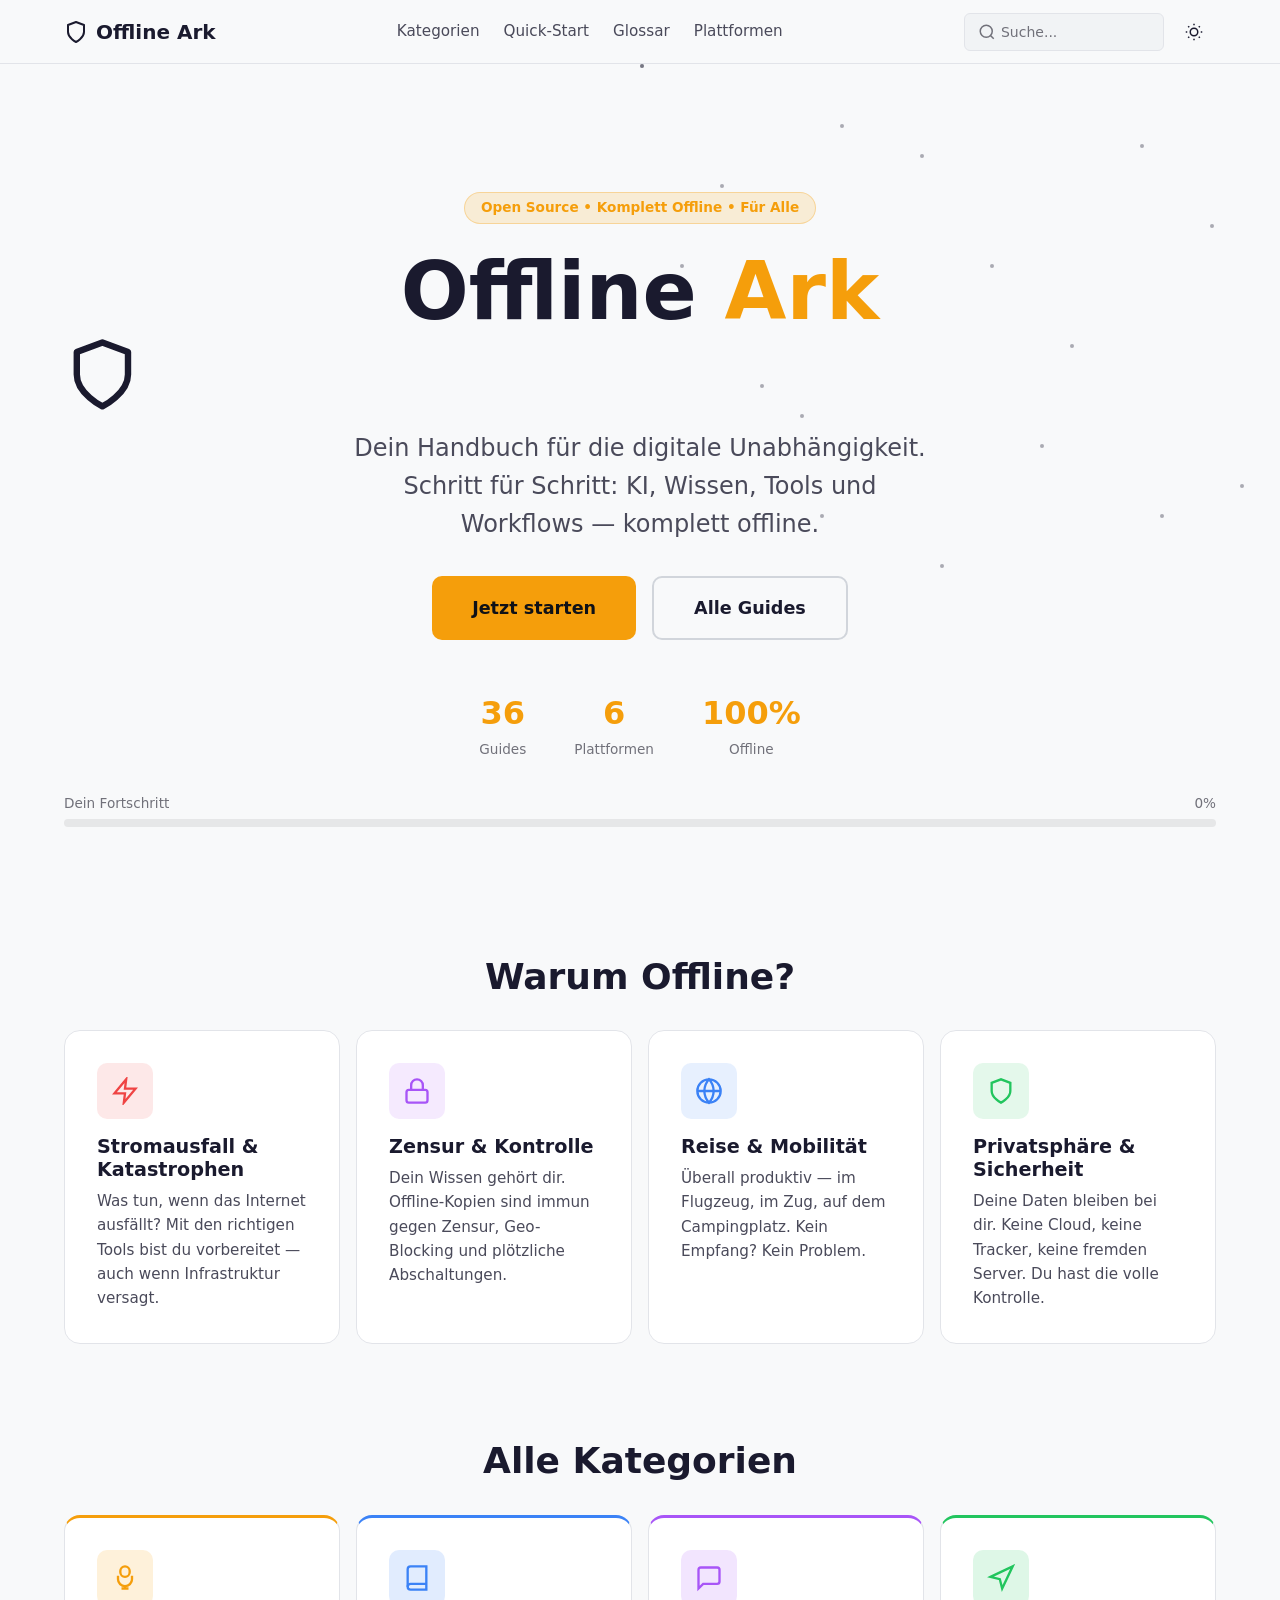
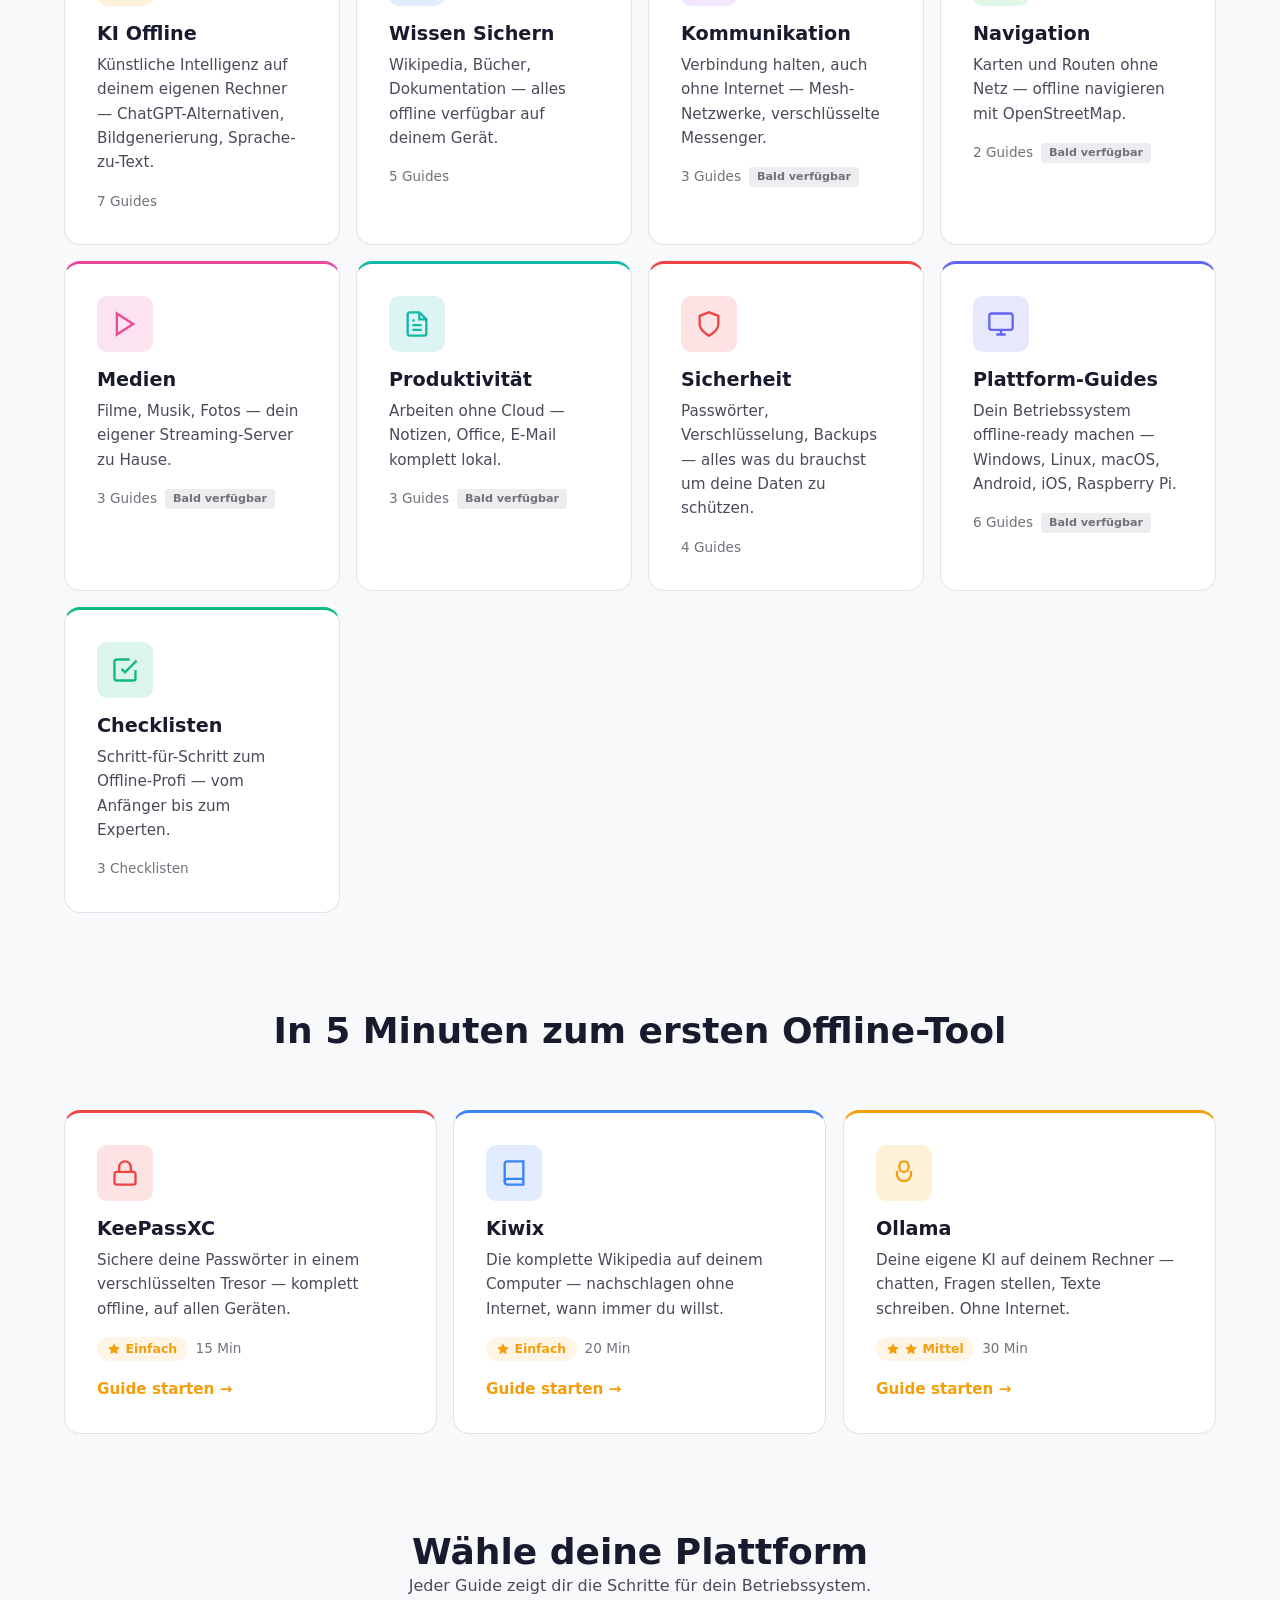
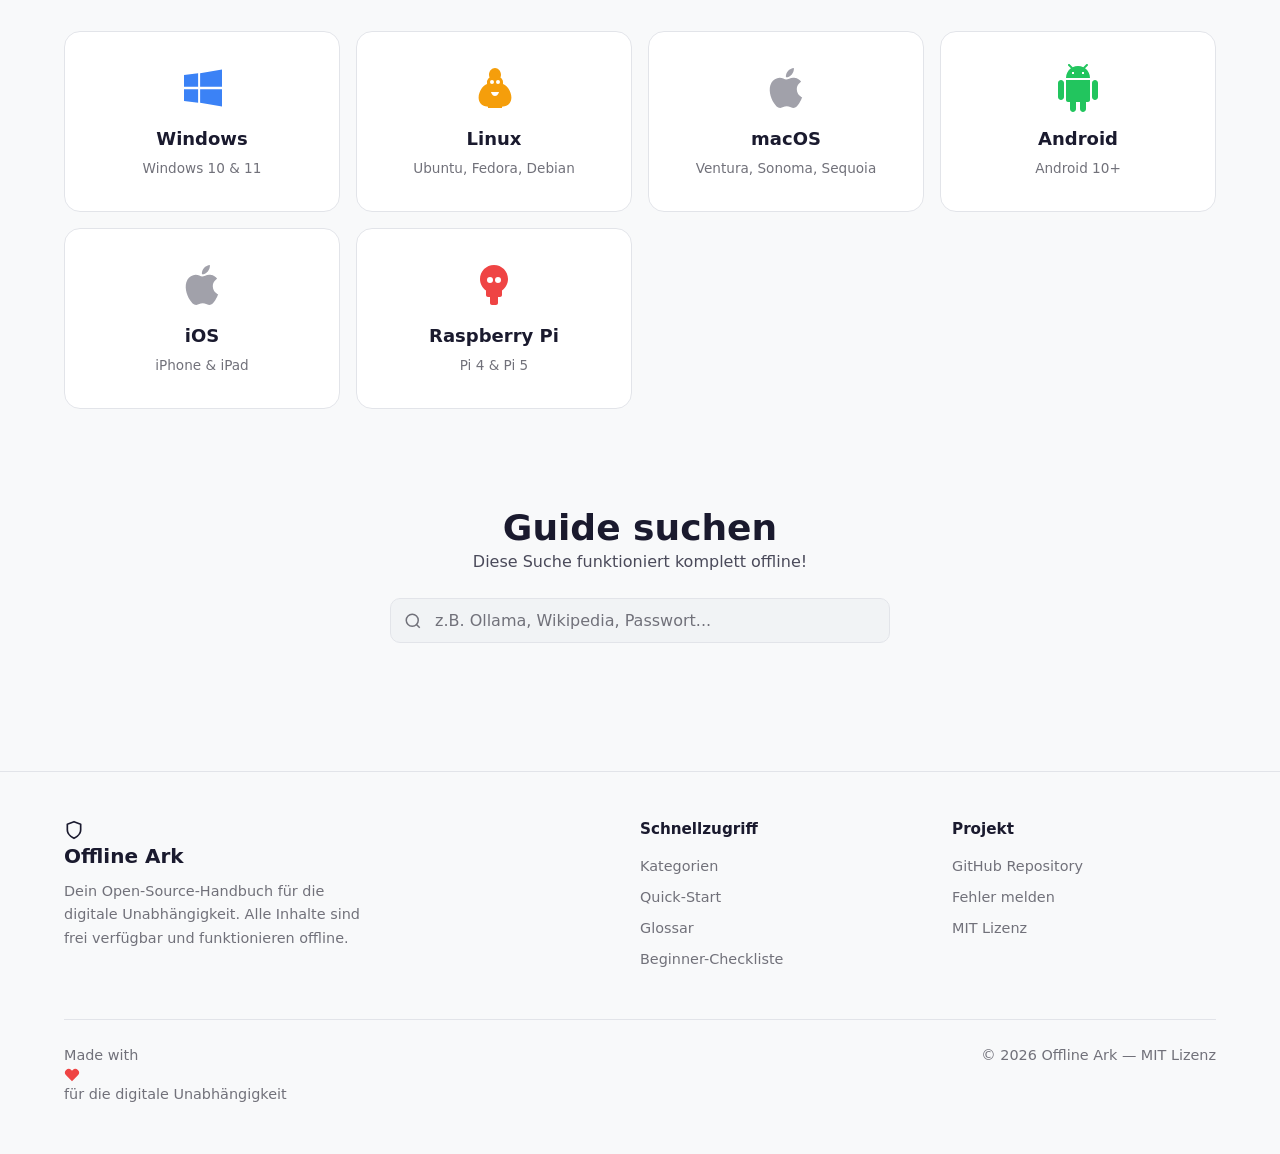
==== commit 396de58d: "fix: replace all emojis with inline SVGs and fix broken links - Replace 60+ emoji instances across a" ====
--- a/docs/index.html
+++ b/docs/index.html
@@ -168,40 +168,40 @@
             <div class="card__meta"><span>5 Guides</span></div>
           </a>
 
-          <a href="#" class="card card--communication scroll-reveal" style="text-decoration:none;color:inherit">
+          <a class="card card--communication card--coming-soon scroll-reveal" style="text-decoration:none;color:inherit">
             <div class="card__icon">
               <svg viewBox="0 0 24 24" fill="none" stroke="currentColor" stroke-width="2" width="28" height="28"><path d="M21 15a2 2 0 01-2 2H7l-4 4V5a2 2 0 012-2h14a2 2 0 012 2z"/></svg>
             </div>
             <h3 class="card__title">Kommunikation</h3>
             <p class="card__desc">Verbindung halten, auch ohne Internet — Mesh-Netzwerke, verschlüsselte Messenger.</p>
-            <div class="card__meta"><span>3 Guides</span></div>
-          </a>
-
-          <a href="#" class="card card--navigation scroll-reveal" style="text-decoration:none;color:inherit">
+            <div class="card__meta"><span>3 Guides</span><span class="badge badge--coming-soon">Bald verfügbar</span></div>
+          </a>
+
+          <a class="card card--navigation card--coming-soon scroll-reveal" style="text-decoration:none;color:inherit">
             <div class="card__icon">
               <svg viewBox="0 0 24 24" fill="none" stroke="currentColor" stroke-width="2" width="28" height="28"><polygon points="3 11 22 2 13 21 11 13 3 11"/></svg>
             </div>
             <h3 class="card__title">Navigation</h3>
             <p class="card__desc">Karten und Routen ohne Netz — offline navigieren mit OpenStreetMap.</p>
-            <div class="card__meta"><span>2 Guides</span></div>
-          </a>
-
-          <a href="#" class="card card--media scroll-reveal" style="text-decoration:none;color:inherit">
+            <div class="card__meta"><span>2 Guides</span><span class="badge badge--coming-soon">Bald verfügbar</span></div>
+          </a>
+
+          <a class="card card--media card--coming-soon scroll-reveal" style="text-decoration:none;color:inherit">
             <div class="card__icon">
               <svg viewBox="0 0 24 24" fill="none" stroke="currentColor" stroke-width="2" width="28" height="28"><polygon points="5 3 19 12 5 21 5 3"/></svg>
             </div>
             <h3 class="card__title">Medien</h3>
             <p class="card__desc">Filme, Musik, Fotos — dein eigener Streaming-Server zu Hause.</p>
-            <div class="card__meta"><span>3 Guides</span></div>
-          </a>
-
-          <a href="#" class="card card--productivity scroll-reveal" style="text-decoration:none;color:inherit">
+            <div class="card__meta"><span>3 Guides</span><span class="badge badge--coming-soon">Bald verfügbar</span></div>
+          </a>
+
+          <a class="card card--productivity card--coming-soon scroll-reveal" style="text-decoration:none;color:inherit">
             <div class="card__icon">
               <svg viewBox="0 0 24 24" fill="none" stroke="currentColor" stroke-width="2" width="28" height="28"><path d="M14 2H6a2 2 0 00-2 2v16a2 2 0 002 2h12a2 2 0 002-2V8z"/><polyline points="14 2 14 8 20 8"/><line x1="16" y1="13" x2="8" y2="13"/><line x1="16" y1="17" x2="8" y2="17"/><polyline points="10 9 9 9 8 9"/></svg>
             </div>
             <h3 class="card__title">Produktivität</h3>
             <p class="card__desc">Arbeiten ohne Cloud — Notizen, Office, E-Mail komplett lokal.</p>
-            <div class="card__meta"><span>3 Guides</span></div>
+            <div class="card__meta"><span>3 Guides</span><span class="badge badge--coming-soon">Bald verfügbar</span></div>
           </a>
 
           <a href="guides/security/keepassxc.html" class="card card--security scroll-reveal" style="text-decoration:none;color:inherit">
@@ -213,13 +213,13 @@
             <div class="card__meta"><span>4 Guides</span></div>
           </a>
 
-          <a href="#" class="card card--platforms scroll-reveal" style="text-decoration:none;color:inherit">
+          <a class="card card--platforms card--coming-soon scroll-reveal" style="text-decoration:none;color:inherit">
             <div class="card__icon">
               <svg viewBox="0 0 24 24" fill="none" stroke="currentColor" stroke-width="2" width="28" height="28"><rect x="2" y="3" width="20" height="14" rx="2" ry="2"/><line x1="8" y1="21" x2="16" y2="21"/><line x1="12" y1="17" x2="12" y2="21"/></svg>
             </div>
             <h3 class="card__title">Plattform-Guides</h3>
             <p class="card__desc">Dein Betriebssystem offline-ready machen — Windows, Linux, macOS, Android, iOS, Raspberry Pi.</p>
-            <div class="card__meta"><span>6 Guides</span></div>
+            <div class="card__meta"><span>6 Guides</span><span class="badge badge--coming-soon">Bald verfügbar</span></div>
           </a>
 
           <a href="guides/checklists/beginner.html" class="card card--checklists scroll-reveal" style="text-decoration:none;color:inherit">
@@ -249,7 +249,7 @@
             <h3 class="card__title">KeePassXC</h3>
             <p class="card__desc">Sichere deine Passwörter in einem verschlüsselten Tresor — komplett offline, auf allen Geräten.</p>
             <div class="card__meta">
-              <span class="badge badge--difficulty">&#11088; Einfach</span>
+              <span class="badge badge--difficulty"><span class="difficulty-star"><svg viewBox="0 0 24 24" fill="currentColor" width="14" height="14"><polygon points="12 2 15.09 8.26 22 9.27 17 14.14 18.18 21.02 12 17.77 5.82 21.02 7 14.14 2 9.27 8.91 8.26 12 2"/></svg></span> Einfach</span>
               <span>15 Min</span>
             </div>
             <a href="guides/security/keepassxc.html" class="card__link">Guide starten &rarr;</a>
@@ -262,7 +262,7 @@
             <h3 class="card__title">Kiwix</h3>
             <p class="card__desc">Die komplette Wikipedia auf deinem Computer — nachschlagen ohne Internet, wann immer du willst.</p>
             <div class="card__meta">
-              <span class="badge badge--difficulty">&#11088; Einfach</span>
+              <span class="badge badge--difficulty"><span class="difficulty-star"><svg viewBox="0 0 24 24" fill="currentColor" width="14" height="14"><polygon points="12 2 15.09 8.26 22 9.27 17 14.14 18.18 21.02 12 17.77 5.82 21.02 7 14.14 2 9.27 8.91 8.26 12 2"/></svg></span> Einfach</span>
               <span>20 Min</span>
             </div>
             <a href="guides/knowledge/kiwix.html" class="card__link">Guide starten &rarr;</a>
@@ -275,7 +275,7 @@
             <h3 class="card__title">Ollama</h3>
             <p class="card__desc">Deine eigene KI auf deinem Rechner — chatten, Fragen stellen, Texte schreiben. Ohne Internet.</p>
             <div class="card__meta">
-              <span class="badge badge--difficulty">&#11088;&#11088; Mittel</span>
+              <span class="badge badge--difficulty"><span class="difficulty-star"><svg viewBox="0 0 24 24" fill="currentColor" width="14" height="14"><polygon points="12 2 15.09 8.26 22 9.27 17 14.14 18.18 21.02 12 17.77 5.82 21.02 7 14.14 2 9.27 8.91 8.26 12 2"/></svg></span><span class="difficulty-star"><svg viewBox="0 0 24 24" fill="currentColor" width="14" height="14"><polygon points="12 2 15.09 8.26 22 9.27 17 14.14 18.18 21.02 12 17.77 5.82 21.02 7 14.14 2 9.27 8.91 8.26 12 2"/></svg></span> Mittel</span>
               <span>30 Min</span>
             </div>
             <a href="guides/ai/ollama.html" class="card__link">Guide starten &rarr;</a>
@@ -293,37 +293,37 @@
         <div class="grid grid--3">
 
           <div class="card text-center scroll-reveal" style="padding:var(--space-xl)">
-            <svg viewBox="0 0 24 24" fill="currentColor" width="48" height="48" style="margin:0 auto var(--space-md);color:var(--info)"><path d="M3 12l9-9 9 9H3zm0 0v9h18v-9"/></svg>
+            <svg viewBox="0 0 24 24" fill="currentColor" width="48" height="48" style="margin:0 auto var(--space-md);color:var(--info)"><path d="M3 5.55l7.06-.97v6.83H3V5.55zm0 12.9l7.06.97v-6.84H3v5.87zm8.06-13.8L22 2.75v8.66H11.06V4.65zm0 14.7L22 21.25v-8.66H11.06v7.06z"/></svg>
             <h4>Windows</h4>
             <p class="text-small text-muted mt-sm">Windows 10 &amp; 11</p>
           </div>
 
           <div class="card text-center scroll-reveal" style="padding:var(--space-xl)">
-            <svg viewBox="0 0 24 24" fill="none" stroke="currentColor" stroke-width="1.5" width="48" height="48" style="margin:0 auto var(--space-md);color:#f59e0b"><circle cx="12" cy="12" r="10"/><circle cx="12" cy="12" r="4"/><path d="M12 2v4M12 18v4M2 12h4M18 12h4"/></svg>
+            <svg viewBox="0 0 24 24" fill="currentColor" width="48" height="48" style="margin:0 auto var(--space-md);color:#f59e0b"><path d="M12.5 2c-1.6 0-3 1.5-3 3.4 0 .5.1 1 .3 1.4-.7.5-1.3 1.3-1.3 2.2v1c-1 .4-2 1.2-2.7 2.2C5 13.4 4.3 15 4.3 16.8c0 1.3.4 2.4 1.2 3.2.8.7 1.8 1.1 3 1.3l.5.1V22h7v-.6l.5-.1c1.2-.2 2.2-.6 3-1.3.8-.8 1.2-1.9 1.2-3.2 0-1.8-.7-3.4-1.5-4.6-.7-1-1.7-1.8-2.7-2.2v-1c0-.9-.6-1.7-1.3-2.2.2-.4.3-.9.3-1.4 0-1.9-1.4-3.4-3-3.4zm-1.5 8a1 1 0 110-2 1 1 0 010 2zm3 0a1 1 0 110-2 1 1 0 010 2zm-3.5 4h4s-.5 2-2 2-2-2-2-2z"/></svg>
             <h4>Linux</h4>
             <p class="text-small text-muted mt-sm">Ubuntu, Fedora, Debian</p>
           </div>
 
           <div class="card text-center scroll-reveal" style="padding:var(--space-xl)">
-            <svg viewBox="0 0 24 24" fill="none" stroke="currentColor" stroke-width="1.5" width="48" height="48" style="margin:0 auto var(--space-md);color:#a1a1aa"><path d="M12 2C6.48 2 2 6.48 2 12s4.48 10 10 10 10-4.48 10-10S17.52 2 12 2z"/><path d="M18 8s-2-2-6-2-6 2-6 2"/><circle cx="9" cy="12" r="1" fill="currentColor"/><circle cx="15" cy="12" r="1" fill="currentColor"/></svg>
+            <svg viewBox="0 0 24 24" fill="currentColor" width="48" height="48" style="margin:0 auto var(--space-md);color:#a1a1aa"><path d="M18.71 19.5c-.83 1.24-1.71 2.45-3.05 2.47-1.34.03-1.77-.79-3.29-.79-1.53 0-2 .77-3.27.82-1.31.05-2.3-1.32-3.14-2.53C4.25 17 2.94 12.45 4.7 9.39c.87-1.52 2.43-2.48 4.12-2.51 1.28-.02 2.5.87 3.29.87.78 0 2.26-1.07 3.8-.91.65.03 2.47.26 3.64 1.98-.09.06-2.17 1.28-2.15 3.81.03 3.02 2.65 4.03 2.68 4.04-.03.07-.42 1.44-1.38 2.83M13 3.5c.73-.83 1.94-1.46 2.94-1.5.13 1.17-.34 2.35-1.04 3.19-.69.85-1.83 1.51-2.95 1.42-.15-1.15.41-2.35 1.05-3.11z"/></svg>
             <h4>macOS</h4>
             <p class="text-small text-muted mt-sm">Ventura, Sonoma, Sequoia</p>
           </div>
 
           <div class="card text-center scroll-reveal" style="padding:var(--space-xl)">
-            <svg viewBox="0 0 24 24" fill="none" stroke="currentColor" stroke-width="1.5" width="48" height="48" style="margin:0 auto var(--space-md);color:#22c55e"><rect x="5" y="2" width="14" height="20" rx="2"/><line x1="12" y1="18" x2="12" y2="18.01" stroke-width="2"/></svg>
+            <svg viewBox="0 0 24 24" fill="currentColor" width="48" height="48" style="margin:0 auto var(--space-md);color:#22c55e"><path d="M6 18c0 .55.45 1 1 1h1v3.5c0 .83.67 1.5 1.5 1.5s1.5-.67 1.5-1.5V19h2v3.5c0 .83.67 1.5 1.5 1.5s1.5-.67 1.5-1.5V19h1c.55 0 1-.45 1-1V8H6v10zM3.5 8C2.67 8 2 8.67 2 9.5v7c0 .83.67 1.5 1.5 1.5S5 17.33 5 16.5v-7C5 8.67 4.33 8 3.5 8zm17 0c-.83 0-1.5.67-1.5 1.5v7c0 .83.67 1.5 1.5 1.5s1.5-.67 1.5-1.5v-7c0-.83-.67-1.5-1.5-1.5zm-4.97-5.84l1.3-1.3c.2-.2.2-.51 0-.71-.2-.2-.51-.2-.71 0l-1.48 1.48C13.85 1.23 12.95 1 12 1c-.96 0-1.86.23-2.66.63L7.85.15c-.2-.2-.51-.2-.71 0-.2.2-.2.51 0 .71l1.31 1.31C6.97 3.26 6 5.01 6 7h12c0-1.99-.97-3.75-2.47-4.84zM10 5H9V4h1v1zm5 0h-1V4h1v1z"/></svg>
             <h4>Android</h4>
             <p class="text-small text-muted mt-sm">Android 10+</p>
           </div>
 
           <div class="card text-center scroll-reveal" style="padding:var(--space-xl)">
-            <svg viewBox="0 0 24 24" fill="none" stroke="currentColor" stroke-width="1.5" width="48" height="48" style="margin:0 auto var(--space-md);color:#a1a1aa"><rect x="5" y="2" width="14" height="20" rx="3"/><line x1="9" y1="2" x2="15" y2="2" stroke-width="0"/><path d="M12 18h.01" stroke-width="2"/></svg>
+            <svg viewBox="0 0 24 24" fill="currentColor" width="48" height="48" style="margin:0 auto var(--space-md);color:#a1a1aa"><path d="M18.71 19.5c-.83 1.24-1.71 2.45-3.05 2.47-1.34.03-1.77-.79-3.29-.79-1.53 0-2 .77-3.27.82-1.31.05-2.3-1.32-3.14-2.53C4.25 17 2.94 12.45 4.7 9.39c.87-1.52 2.43-2.48 4.12-2.51 1.28-.02 2.5.87 3.29.87.78 0 2.26-1.07 3.8-.91.65.03 2.47.26 3.64 1.98-.09.06-2.17 1.28-2.15 3.81.03 3.02 2.65 4.03 2.68 4.04-.03.07-.42 1.44-1.38 2.83M13 3.5c.73-.83 1.94-1.46 2.94-1.5.13 1.17-.34 2.35-1.04 3.19-.69.85-1.83 1.51-2.95 1.42-.15-1.15.41-2.35 1.05-3.11z"/></svg>
             <h4>iOS</h4>
             <p class="text-small text-muted mt-sm">iPhone &amp; iPad</p>
           </div>
 
           <div class="card text-center scroll-reveal" style="padding:var(--space-xl)">
-            <svg viewBox="0 0 24 24" fill="none" stroke="currentColor" stroke-width="1.5" width="48" height="48" style="margin:0 auto var(--space-md);color:#ef4444"><rect x="2" y="7" width="20" height="10" rx="2"/><circle cx="7" cy="12" r="1.5"/><path d="M14 10h4M14 14h4"/></svg>
+            <svg viewBox="0 0 24 24" fill="currentColor" width="48" height="48" style="margin:0 auto var(--space-md);color:#ef4444"><path d="M12 2C8.13 2 5 5.13 5 9c0 2.38 1.19 4.47 3 5.74V17c0 .55.45 1 1 1h1v3c0 .55.45 1 1 1h2c.55 0 1-.45 1-1v-3h1c.55 0 1-.45 1-1v-2.26c1.81-1.27 3-3.36 3-5.74 0-3.87-3.13-7-7-7zm-2 9a1.5 1.5 0 110-3 1.5 1.5 0 010 3zm4 0a1.5 1.5 0 110-3 1.5 1.5 0 010 3z"/></svg>
             <h4>Raspberry Pi</h4>
             <p class="text-small text-muted mt-sm">Pi 4 &amp; Pi 5</p>
           </div>
@@ -375,7 +375,7 @@
         </div>
       </div>
       <div class="footer__bottom">
-        <span>Made with &#10084;&#65039; für die digitale Unabhängigkeit</span>
+        <span>Made with <svg viewBox="0 0 24 24" fill="currentColor" width="16" height="16" style="vertical-align:-0.15em;color:var(--danger)"><path d="M20.84 4.61a5.5 5.5 0 00-7.78 0L12 5.67l-1.06-1.06a5.5 5.5 0 00-7.78 7.78l1.06 1.06L12 21.23l7.78-7.78 1.06-1.06a5.5 5.5 0 000-7.78z"/></svg> für die digitale Unabhängigkeit</span>
         <span>&copy; 2026 Offline Ark — MIT Lizenz</span>
       </div>
     </div>
--- a/docs/assets/css/main.css
+++ b/docs/assets/css/main.css
@@ -903,14 +903,20 @@
   .callout { padding: var(--space-md) var(--space-lg); gap: var(--space-md); }
 }
 
-.callout__icon { 
-  flex-shrink: 0; 
-  font-size: 1.125rem; 
-  margin-top: 2px; 
-}
+.callout__icon {
+  flex-shrink: 0;
+  font-size: 1.125rem;
+  margin-top: 2px;
+  display: flex;
+  align-items: center;
+  justify-content: center;
+}
+
+.callout__icon svg { width: 20px; height: 20px; }
 
 @media (min-width: 640px) {
   .callout__icon { font-size: 1.25rem; }
+  .callout__icon svg { width: 22px; height: 22px; }
 }
 
 .callout__content { flex: 1; }
@@ -1170,8 +1176,9 @@
   }
 }
 
-.guide-section__icon { font-size: 1.125rem; }
-@media (min-width: 640px) { .guide-section__icon { font-size: 1.25rem; } }
+.guide-section__icon { font-size: 1.125rem; display: inline-flex; align-items: center; vertical-align: -0.15em; }
+.guide-section__icon svg { width: 22px; height: 22px; }
+@media (min-width: 640px) { .guide-section__icon { font-size: 1.25rem; } .guide-section__icon svg { width: 24px; height: 24px; } }
 
 /* Steps - Mobile First */
 .step {
@@ -1375,13 +1382,19 @@
   .success-section { padding: var(--space-xl); }
 }
 
-.success-section__icon { 
-  font-size: 2.5rem; 
-  margin-bottom: var(--space-sm); 
-}
+.success-section__icon {
+  font-size: 2.5rem;
+  margin-bottom: var(--space-sm);
+  display: flex;
+  align-items: center;
+  justify-content: center;
+}
+
+.success-section__icon svg { width: 48px; height: 48px; }
 
 @media (min-width: 640px) {
   .success-section__icon { font-size: 3rem; margin-bottom: var(--space-md); }
+  .success-section__icon svg { width: 56px; height: 56px; }
 }
 
 .success-section__title { color: var(--success); margin-bottom: var(--space-xs); }
@@ -1424,6 +1437,46 @@
 }
 
 .next-guide:hover { border-color: var(--accent-primary); transform: translateX(4px); text-decoration: none; }
+
+.next-guide__icon {
+  display: flex;
+  align-items: center;
+  justify-content: center;
+  flex-shrink: 0;
+  width: 40px;
+  height: 40px;
+  border-radius: 10px;
+  background: rgba(99,102,241,0.1);
+  color: var(--accent-primary);
+}
+
+.next-guide__icon svg { width: 22px; height: 22px; }
+
+.next-guide--disabled {
+  opacity: 0.5;
+  pointer-events: none;
+  cursor: default;
+}
+
+.card--coming-soon {
+  opacity: 0.55;
+  pointer-events: none;
+  position: relative;
+}
+
+.badge--coming-soon {
+  background: rgba(156,163,175,0.2);
+  color: var(--text-muted);
+  font-size: 0.7rem;
+  padding: 2px 8px;
+  border-radius: 4px;
+}
+
+.difficulty-star { display: inline-flex; vertical-align: -0.1em; color: var(--warning); }
+.difficulty-star svg { width: 14px; height: 14px; }
+
+.time-icon { display: inline-flex; vertical-align: -0.15em; }
+.time-icon svg { width: 14px; height: 14px; }
 
 /* --- Footer - Mobile First --- */
 .footer {
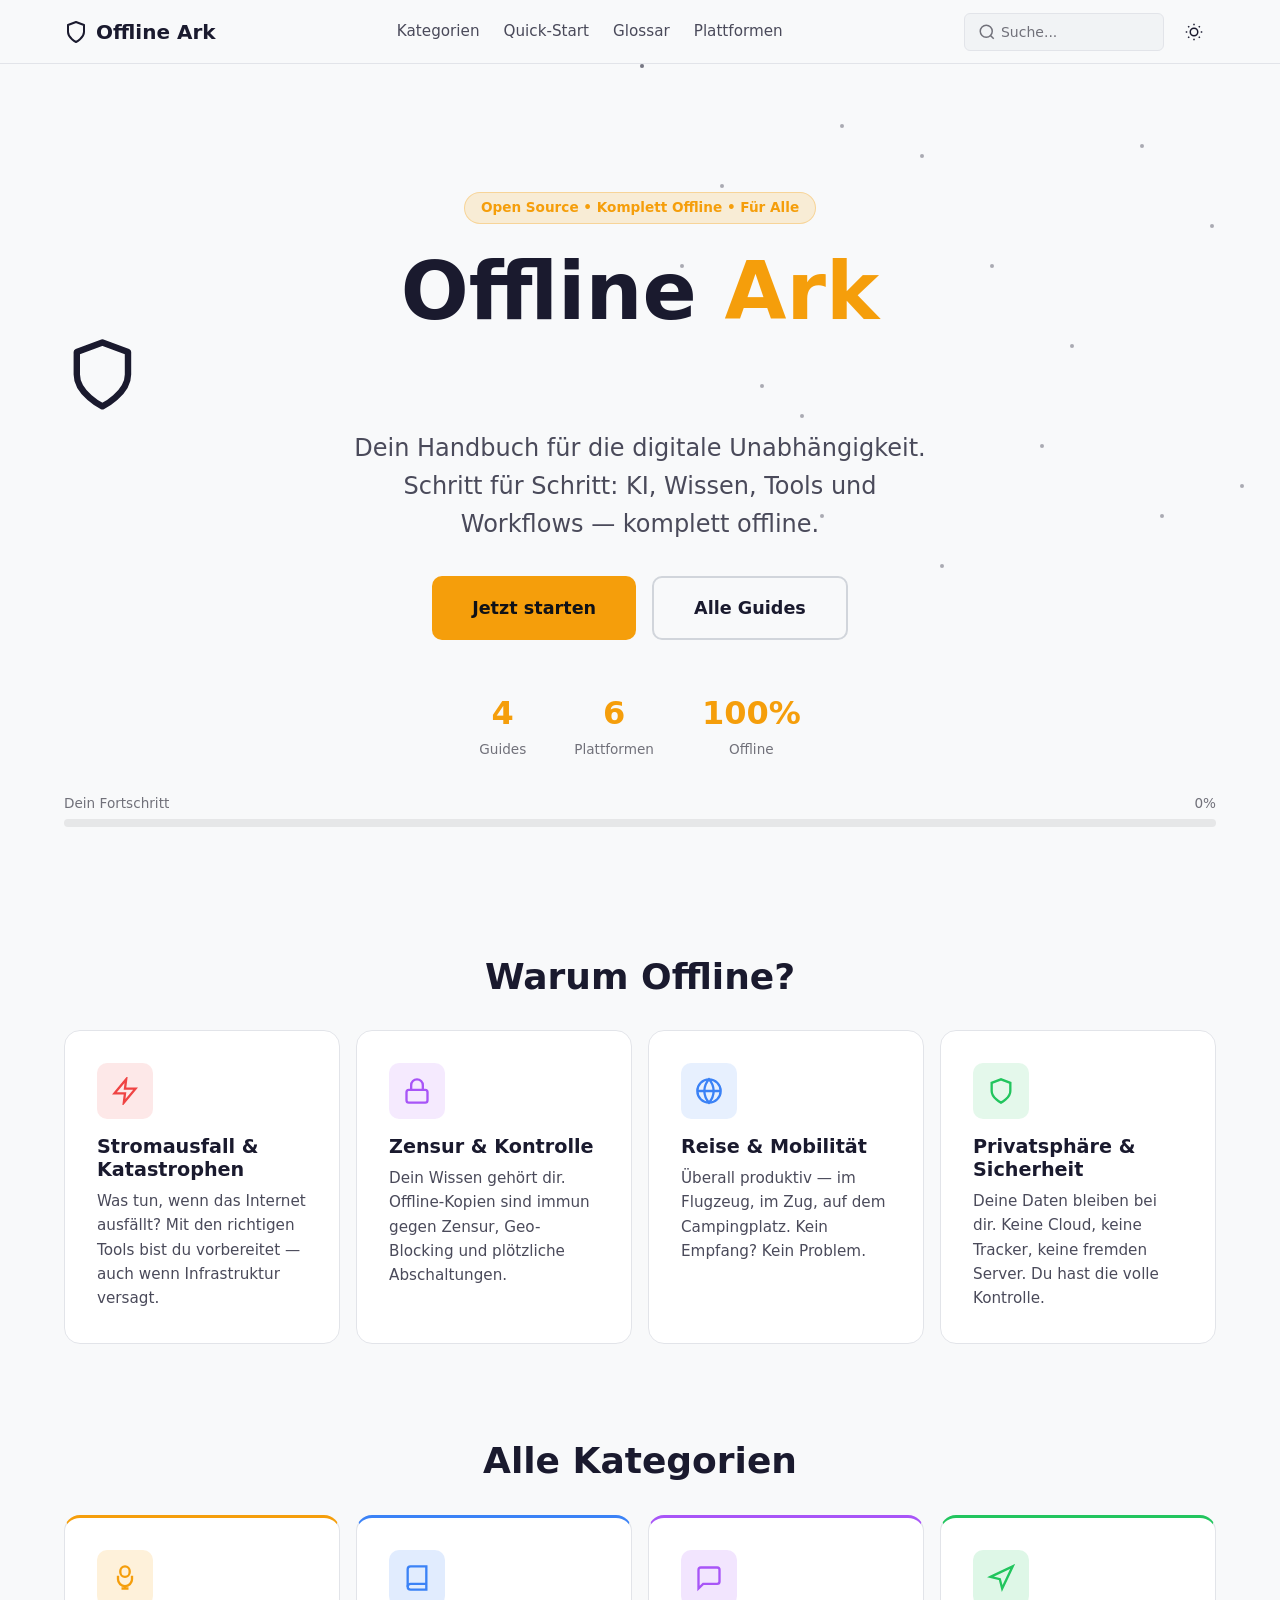
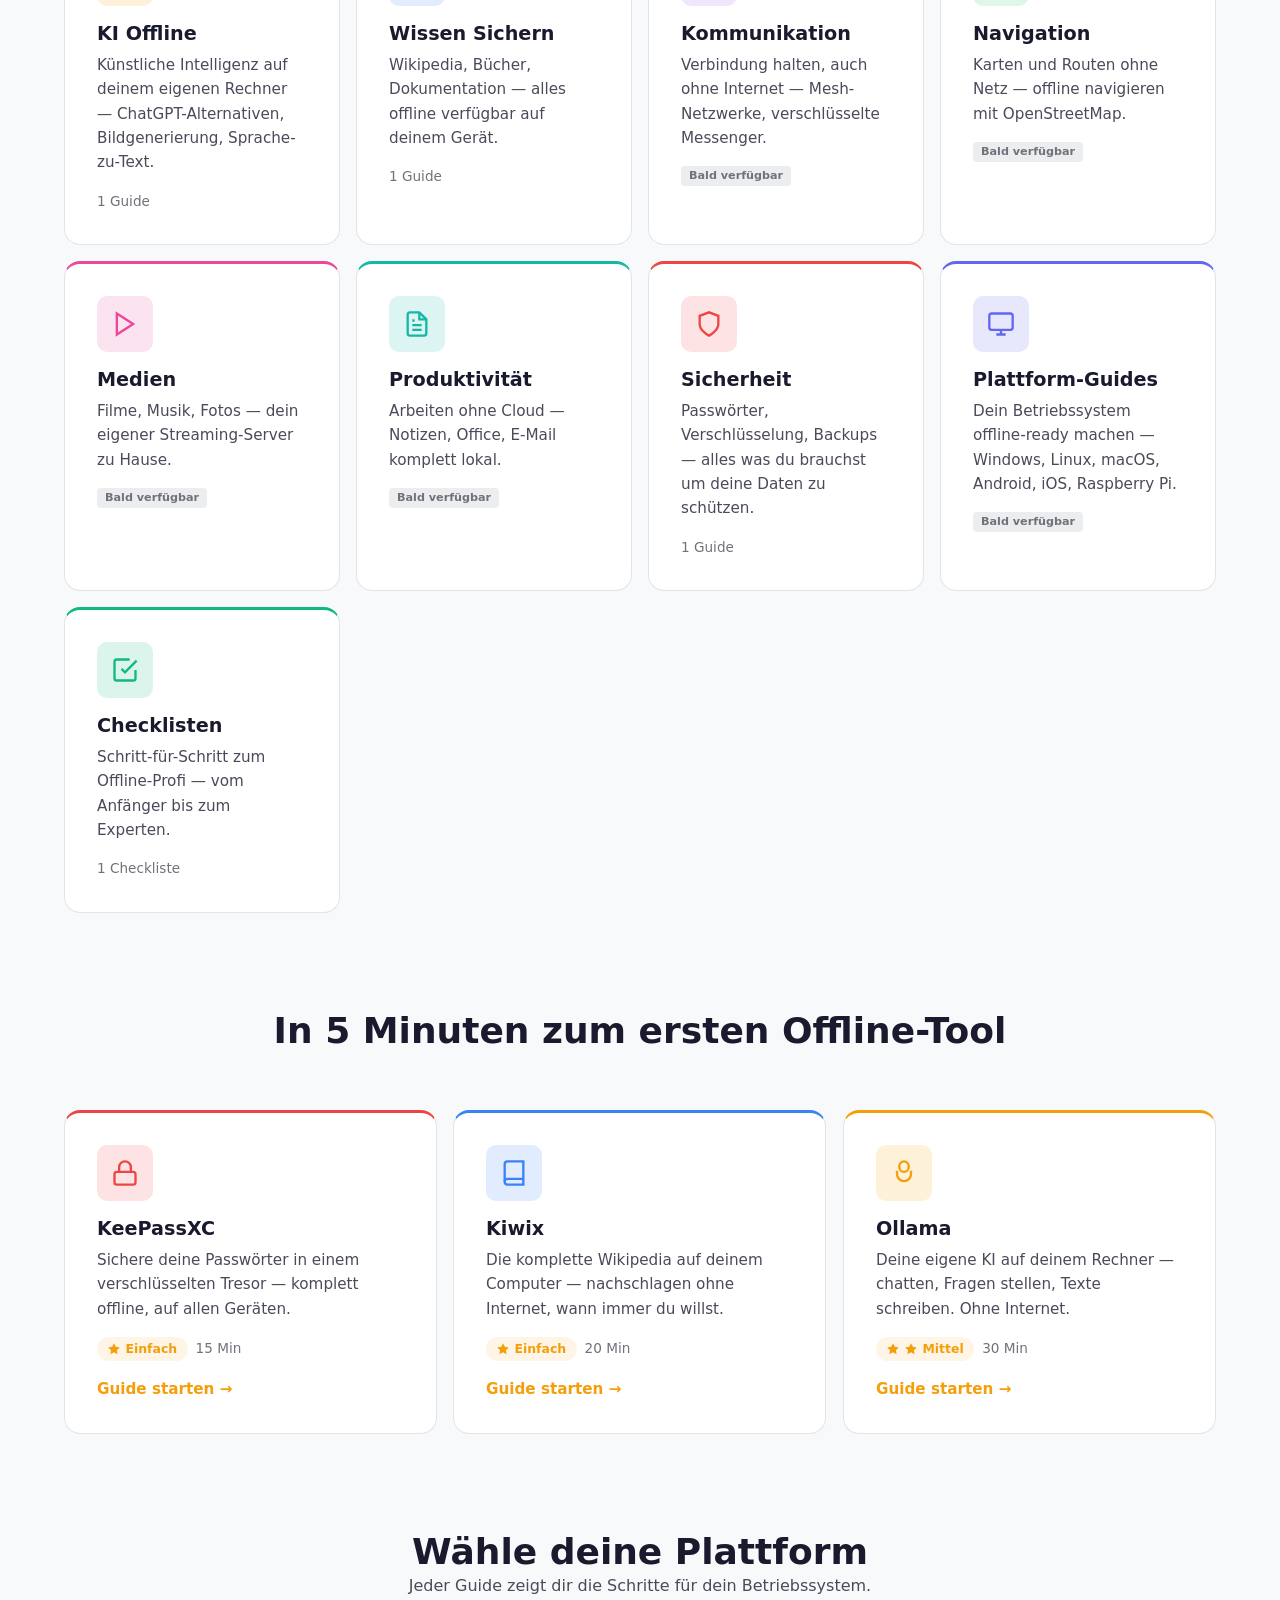
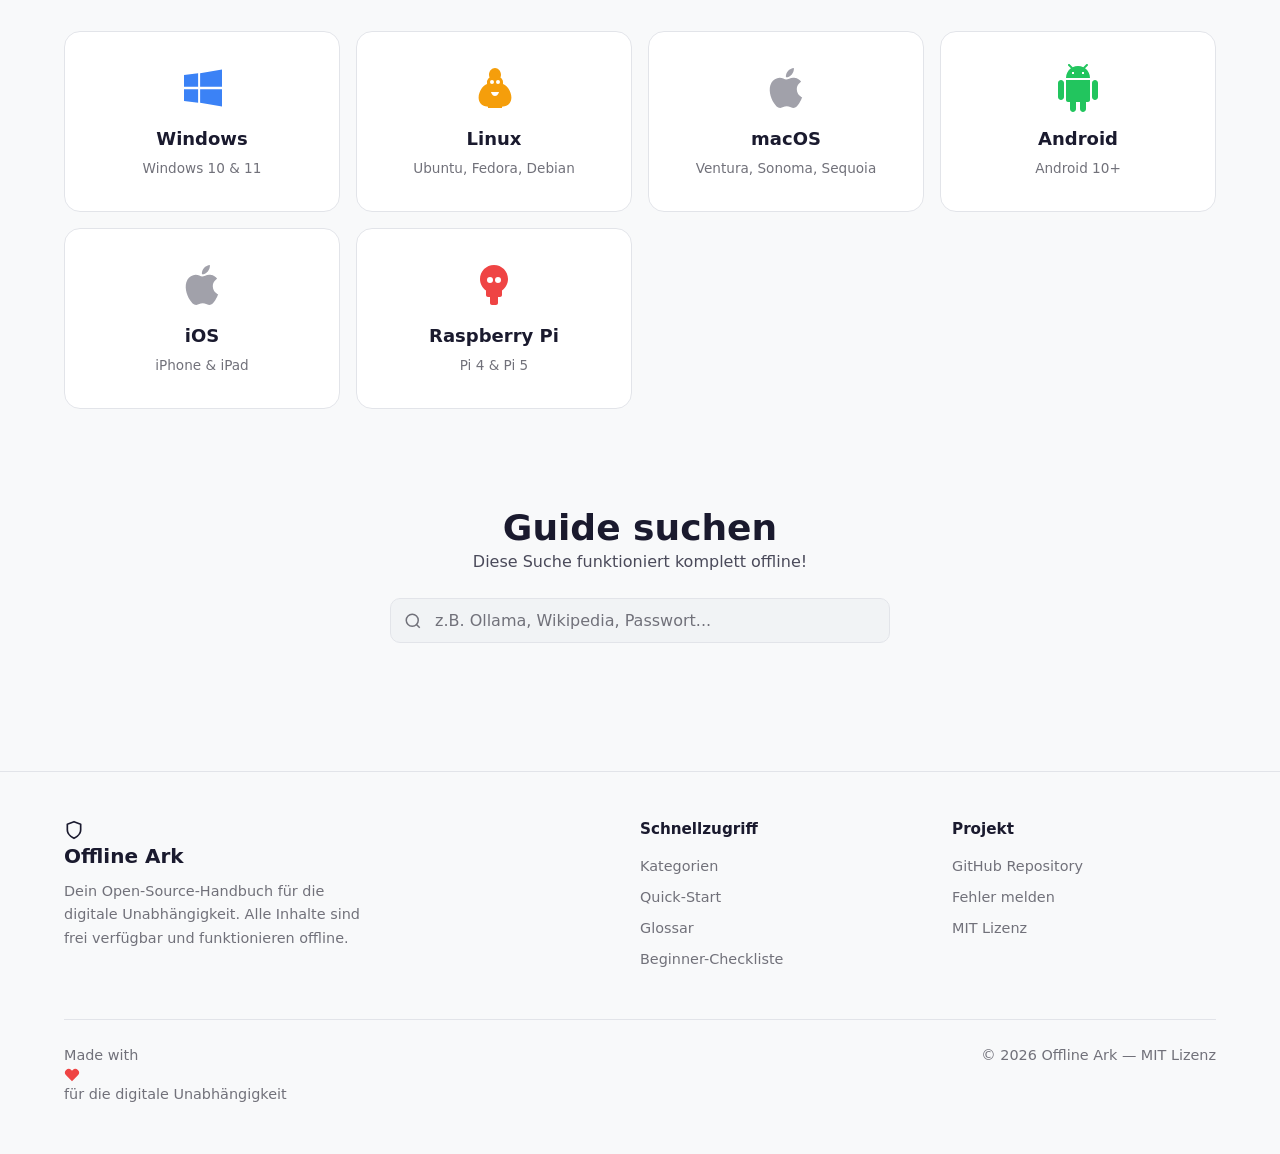
==== commit 7021ec43: "fix: repair platform tabs and correct guide counts - Fix tab switching: JS used wrong selectors (.pl" ====
--- a/docs/index.html
+++ b/docs/index.html
@@ -78,7 +78,7 @@
         </div>
         <div class="hero__stats reveal delay-5">
           <div class="hero__stat">
-            <div class="hero__stat-number">36</div>
+            <div class="hero__stat-number">4</div>
             <div class="hero__stat-label">Guides</div>
           </div>
           <div class="hero__stat">
@@ -156,7 +156,7 @@
             </div>
             <h3 class="card__title">KI Offline</h3>
             <p class="card__desc">Künstliche Intelligenz auf deinem eigenen Rechner — ChatGPT-Alternativen, Bildgenerierung, Sprache-zu-Text.</p>
-            <div class="card__meta"><span>7 Guides</span></div>
+            <div class="card__meta"><span>1 Guide</span></div>
           </a>
 
           <a href="guides/knowledge/kiwix.html" class="card card--knowledge scroll-reveal" style="text-decoration:none;color:inherit">
@@ -165,7 +165,7 @@
             </div>
             <h3 class="card__title">Wissen Sichern</h3>
             <p class="card__desc">Wikipedia, Bücher, Dokumentation — alles offline verfügbar auf deinem Gerät.</p>
-            <div class="card__meta"><span>5 Guides</span></div>
+            <div class="card__meta"><span>1 Guide</span></div>
           </a>
 
           <a class="card card--communication card--coming-soon scroll-reveal" style="text-decoration:none;color:inherit">
@@ -174,7 +174,7 @@
             </div>
             <h3 class="card__title">Kommunikation</h3>
             <p class="card__desc">Verbindung halten, auch ohne Internet — Mesh-Netzwerke, verschlüsselte Messenger.</p>
-            <div class="card__meta"><span>3 Guides</span><span class="badge badge--coming-soon">Bald verfügbar</span></div>
+            <div class="card__meta"><span class="badge badge--coming-soon">Bald verfügbar</span></div>
           </a>
 
           <a class="card card--navigation card--coming-soon scroll-reveal" style="text-decoration:none;color:inherit">
@@ -183,7 +183,7 @@
             </div>
             <h3 class="card__title">Navigation</h3>
             <p class="card__desc">Karten und Routen ohne Netz — offline navigieren mit OpenStreetMap.</p>
-            <div class="card__meta"><span>2 Guides</span><span class="badge badge--coming-soon">Bald verfügbar</span></div>
+            <div class="card__meta"><span class="badge badge--coming-soon">Bald verfügbar</span></div>
           </a>
 
           <a class="card card--media card--coming-soon scroll-reveal" style="text-decoration:none;color:inherit">
@@ -192,7 +192,7 @@
             </div>
             <h3 class="card__title">Medien</h3>
             <p class="card__desc">Filme, Musik, Fotos — dein eigener Streaming-Server zu Hause.</p>
-            <div class="card__meta"><span>3 Guides</span><span class="badge badge--coming-soon">Bald verfügbar</span></div>
+            <div class="card__meta"><span class="badge badge--coming-soon">Bald verfügbar</span></div>
           </a>
 
           <a class="card card--productivity card--coming-soon scroll-reveal" style="text-decoration:none;color:inherit">
@@ -201,7 +201,7 @@
             </div>
             <h3 class="card__title">Produktivität</h3>
             <p class="card__desc">Arbeiten ohne Cloud — Notizen, Office, E-Mail komplett lokal.</p>
-            <div class="card__meta"><span>3 Guides</span><span class="badge badge--coming-soon">Bald verfügbar</span></div>
+            <div class="card__meta"><span class="badge badge--coming-soon">Bald verfügbar</span></div>
           </a>
 
           <a href="guides/security/keepassxc.html" class="card card--security scroll-reveal" style="text-decoration:none;color:inherit">
@@ -210,7 +210,7 @@
             </div>
             <h3 class="card__title">Sicherheit</h3>
             <p class="card__desc">Passwörter, Verschlüsselung, Backups — alles was du brauchst um deine Daten zu schützen.</p>
-            <div class="card__meta"><span>4 Guides</span></div>
+            <div class="card__meta"><span>1 Guide</span></div>
           </a>
 
           <a class="card card--platforms card--coming-soon scroll-reveal" style="text-decoration:none;color:inherit">
@@ -219,7 +219,7 @@
             </div>
             <h3 class="card__title">Plattform-Guides</h3>
             <p class="card__desc">Dein Betriebssystem offline-ready machen — Windows, Linux, macOS, Android, iOS, Raspberry Pi.</p>
-            <div class="card__meta"><span>6 Guides</span><span class="badge badge--coming-soon">Bald verfügbar</span></div>
+            <div class="card__meta"><span class="badge badge--coming-soon">Bald verfügbar</span></div>
           </a>
 
           <a href="guides/checklists/beginner.html" class="card card--checklists scroll-reveal" style="text-decoration:none;color:inherit">
@@ -228,7 +228,7 @@
             </div>
             <h3 class="card__title">Checklisten</h3>
             <p class="card__desc">Schritt-für-Schritt zum Offline-Profi — vom Anfänger bis zum Experten.</p>
-            <div class="card__meta"><span>3 Checklisten</span></div>
+            <div class="card__meta"><span>1 Checkliste</span></div>
           </a>
 
         </div>
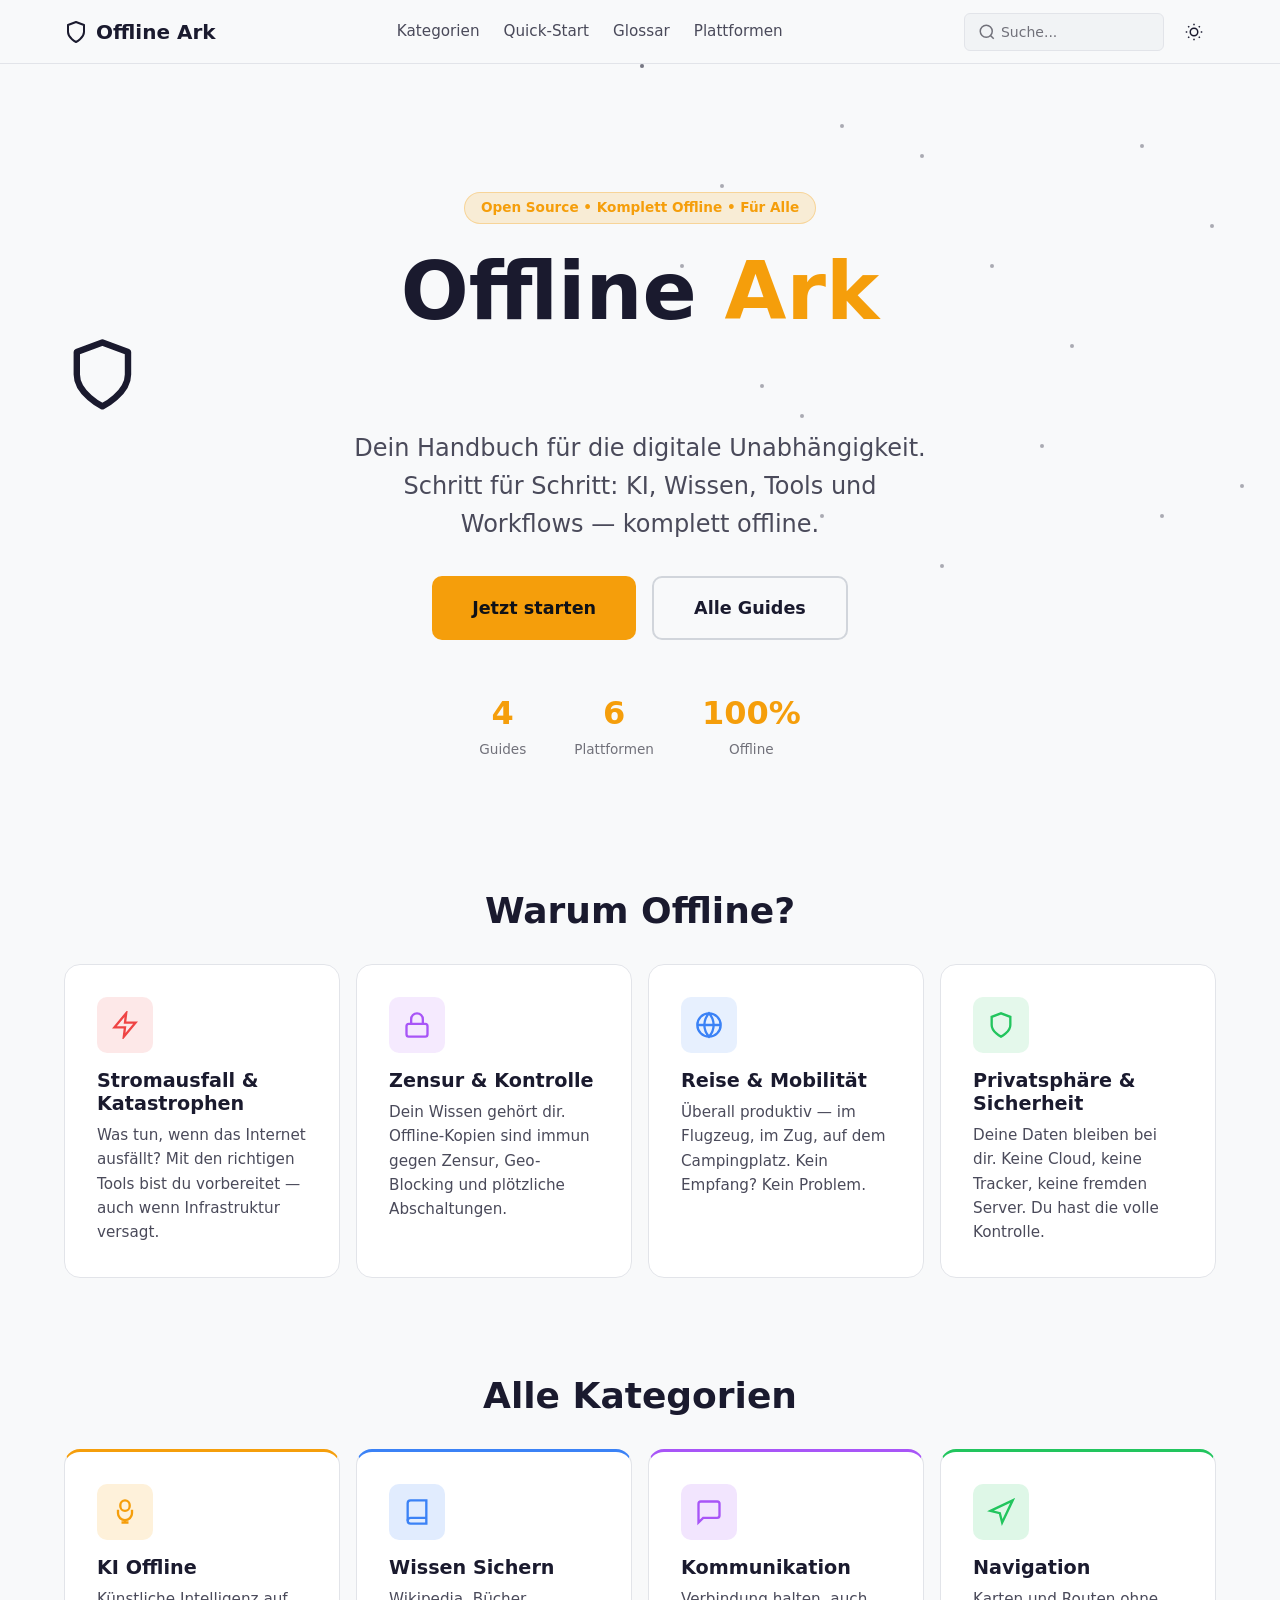
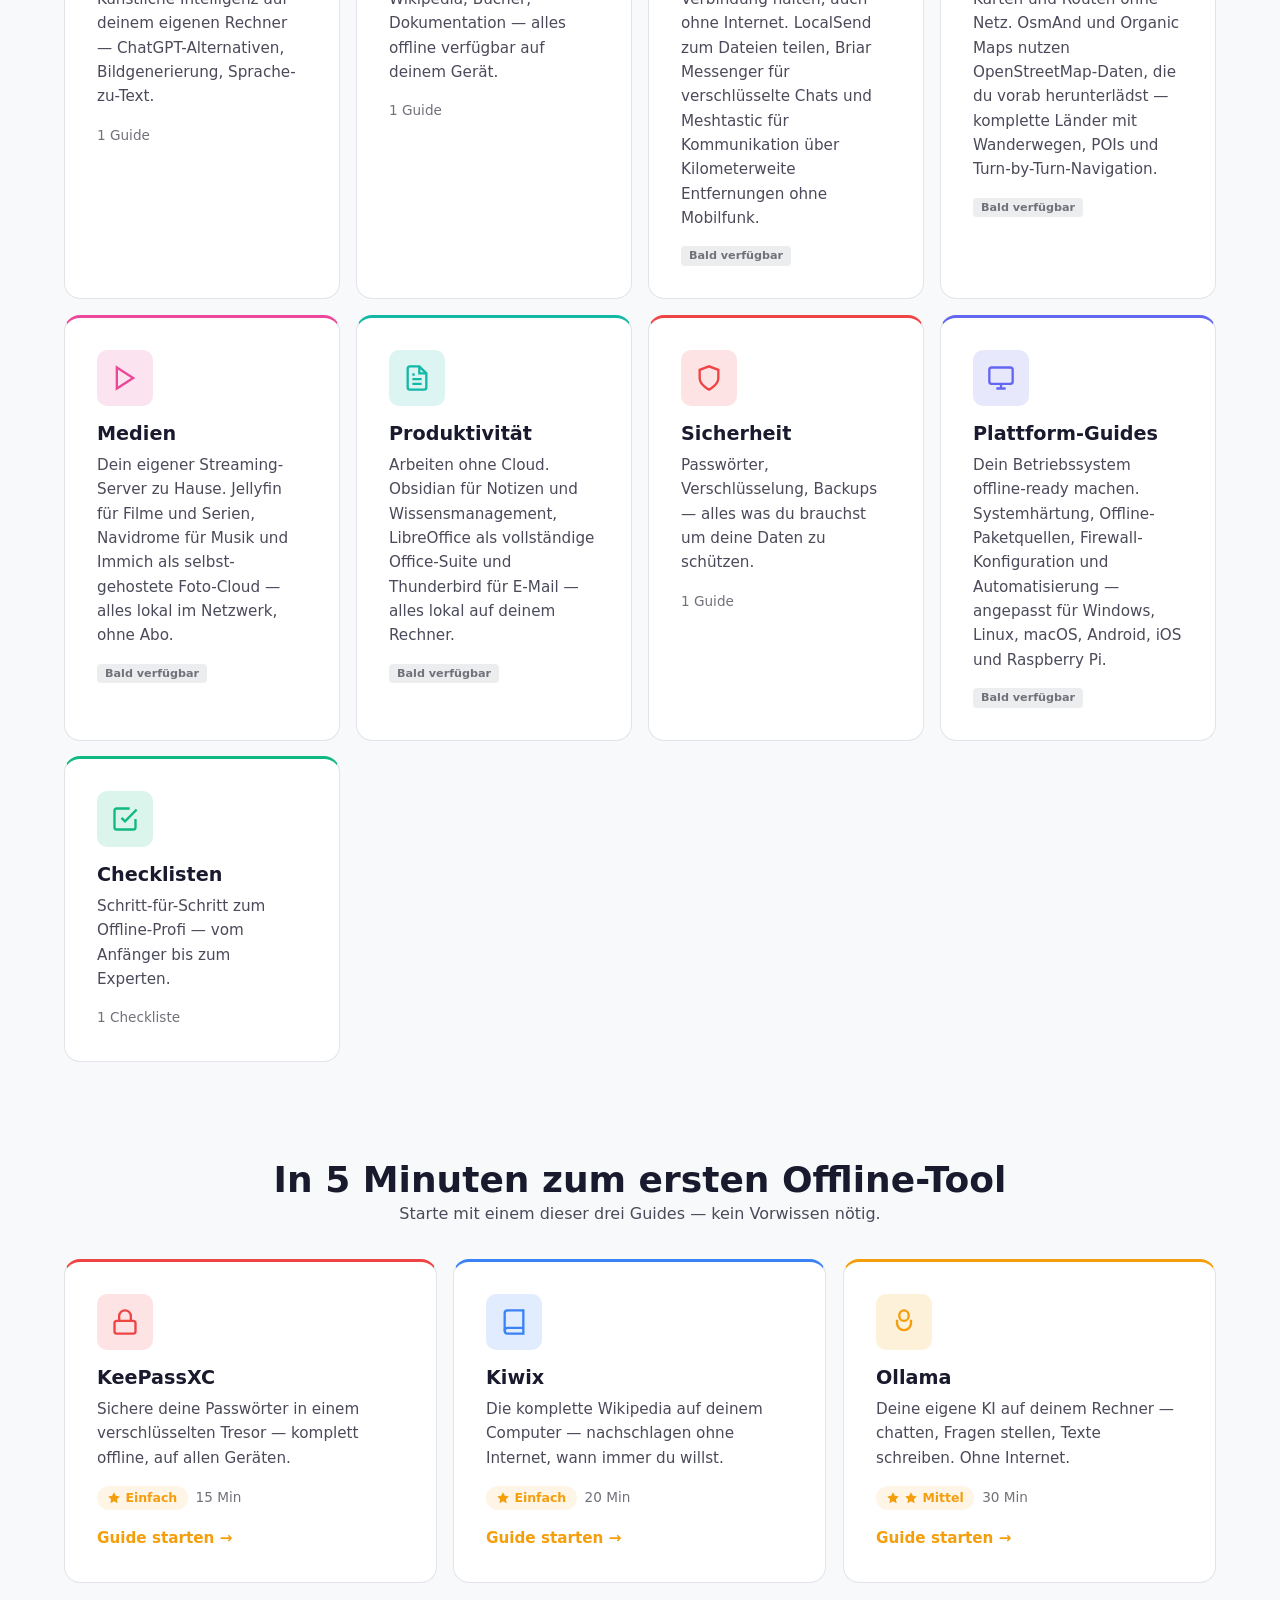
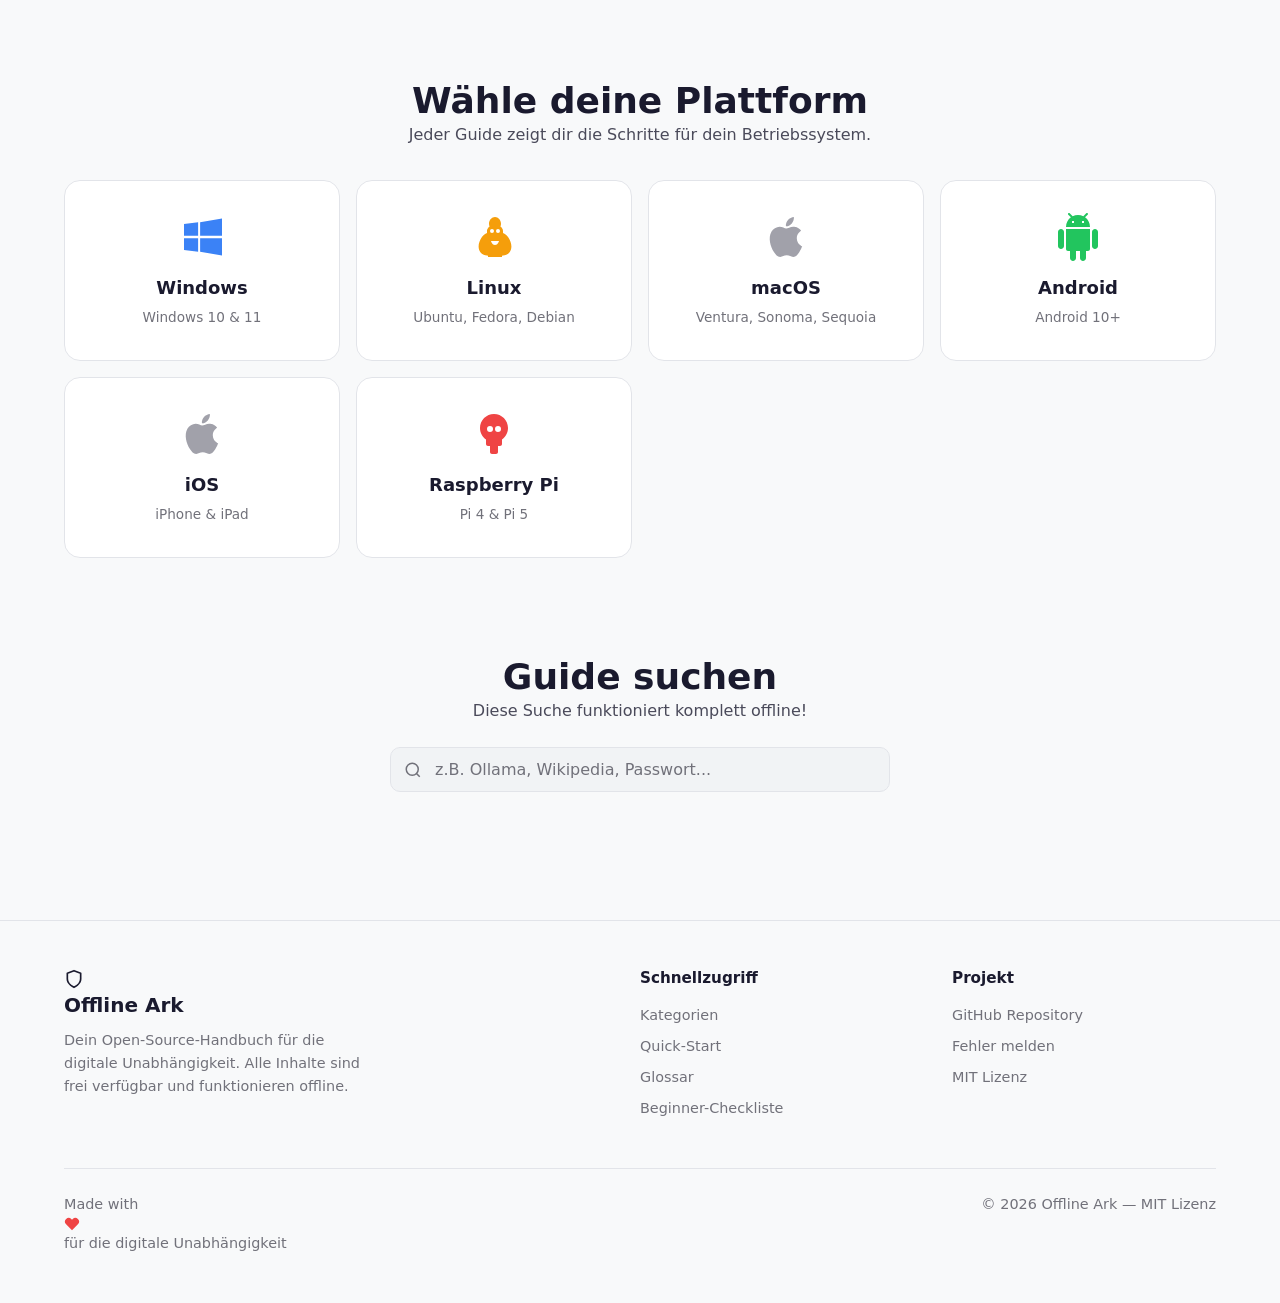
==== commit 74bf9c7f: "fix: remove progress bar from hero and add detailed category descriptions - Remove "Dein Fortschritt" ====
--- a/docs/index.html
+++ b/docs/index.html
@@ -90,15 +90,6 @@
             <div class="hero__stat-label">Offline</div>
           </div>
         </div>
-        <div class="mt-xl reveal delay-5">
-          <div class="progress-label">
-            <span>Dein Fortschritt</span>
-            <span id="overall-progress-pct">0%</span>
-          </div>
-          <div class="progress-bar">
-            <div class="progress-bar__fill" id="overall-progress-bar" style="width:0%"></div>
-          </div>
-        </div>
       </div>
     </section>
 
@@ -173,7 +164,7 @@
               <svg viewBox="0 0 24 24" fill="none" stroke="currentColor" stroke-width="2" width="28" height="28"><path d="M21 15a2 2 0 01-2 2H7l-4 4V5a2 2 0 012-2h14a2 2 0 012 2z"/></svg>
             </div>
             <h3 class="card__title">Kommunikation</h3>
-            <p class="card__desc">Verbindung halten, auch ohne Internet — Mesh-Netzwerke, verschlüsselte Messenger.</p>
+            <p class="card__desc">Verbindung halten, auch ohne Internet. LocalSend zum Dateien teilen, Briar Messenger für verschlüsselte Chats und Meshtastic für Kommunikation über Kilometerweite Entfernungen ohne Mobilfunk.</p>
             <div class="card__meta"><span class="badge badge--coming-soon">Bald verfügbar</span></div>
           </a>
 
@@ -182,7 +173,7 @@
               <svg viewBox="0 0 24 24" fill="none" stroke="currentColor" stroke-width="2" width="28" height="28"><polygon points="3 11 22 2 13 21 11 13 3 11"/></svg>
             </div>
             <h3 class="card__title">Navigation</h3>
-            <p class="card__desc">Karten und Routen ohne Netz — offline navigieren mit OpenStreetMap.</p>
+            <p class="card__desc">Karten und Routen ohne Netz. OsmAnd und Organic Maps nutzen OpenStreetMap-Daten, die du vorab herunterlädst — komplette Länder mit Wanderwegen, POIs und Turn-by-Turn-Navigation.</p>
             <div class="card__meta"><span class="badge badge--coming-soon">Bald verfügbar</span></div>
           </a>
 
@@ -191,7 +182,7 @@
               <svg viewBox="0 0 24 24" fill="none" stroke="currentColor" stroke-width="2" width="28" height="28"><polygon points="5 3 19 12 5 21 5 3"/></svg>
             </div>
             <h3 class="card__title">Medien</h3>
-            <p class="card__desc">Filme, Musik, Fotos — dein eigener Streaming-Server zu Hause.</p>
+            <p class="card__desc">Dein eigener Streaming-Server zu Hause. Jellyfin für Filme und Serien, Navidrome für Musik und Immich als selbst-gehostete Foto-Cloud — alles lokal im Netzwerk, ohne Abo.</p>
             <div class="card__meta"><span class="badge badge--coming-soon">Bald verfügbar</span></div>
           </a>
 
@@ -200,7 +191,7 @@
               <svg viewBox="0 0 24 24" fill="none" stroke="currentColor" stroke-width="2" width="28" height="28"><path d="M14 2H6a2 2 0 00-2 2v16a2 2 0 002 2h12a2 2 0 002-2V8z"/><polyline points="14 2 14 8 20 8"/><line x1="16" y1="13" x2="8" y2="13"/><line x1="16" y1="17" x2="8" y2="17"/><polyline points="10 9 9 9 8 9"/></svg>
             </div>
             <h3 class="card__title">Produktivität</h3>
-            <p class="card__desc">Arbeiten ohne Cloud — Notizen, Office, E-Mail komplett lokal.</p>
+            <p class="card__desc">Arbeiten ohne Cloud. Obsidian für Notizen und Wissensmanagement, LibreOffice als vollständige Office-Suite und Thunderbird für E-Mail — alles lokal auf deinem Rechner.</p>
             <div class="card__meta"><span class="badge badge--coming-soon">Bald verfügbar</span></div>
           </a>
 
@@ -218,7 +209,7 @@
               <svg viewBox="0 0 24 24" fill="none" stroke="currentColor" stroke-width="2" width="28" height="28"><rect x="2" y="3" width="20" height="14" rx="2" ry="2"/><line x1="8" y1="21" x2="16" y2="21"/><line x1="12" y1="17" x2="12" y2="21"/></svg>
             </div>
             <h3 class="card__title">Plattform-Guides</h3>
-            <p class="card__desc">Dein Betriebssystem offline-ready machen — Windows, Linux, macOS, Android, iOS, Raspberry Pi.</p>
+            <p class="card__desc">Dein Betriebssystem offline-ready machen. Systemhärtung, Offline-Paketquellen, Firewall-Konfiguration und Automatisierung — angepasst für Windows, Linux, macOS, Android, iOS und Raspberry Pi.</p>
             <div class="card__meta"><span class="badge badge--coming-soon">Bald verfügbar</span></div>
           </a>
 
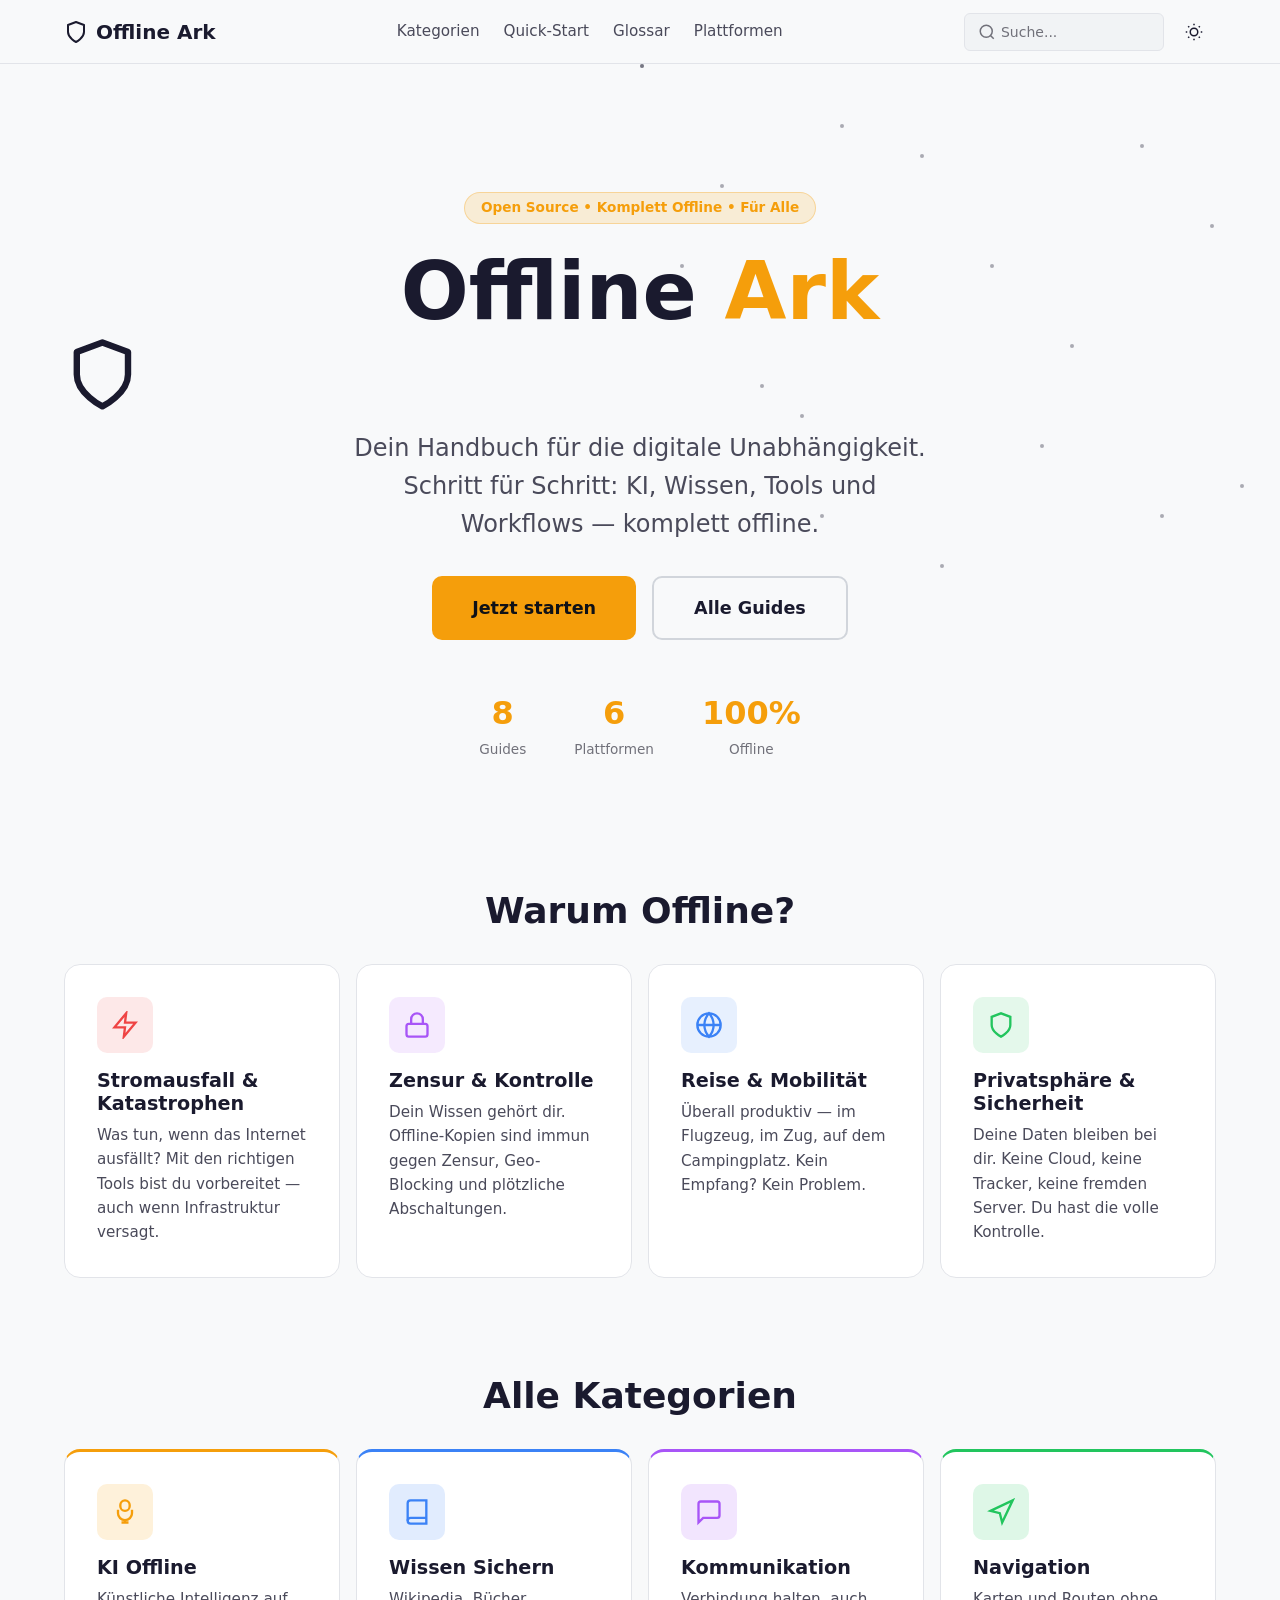
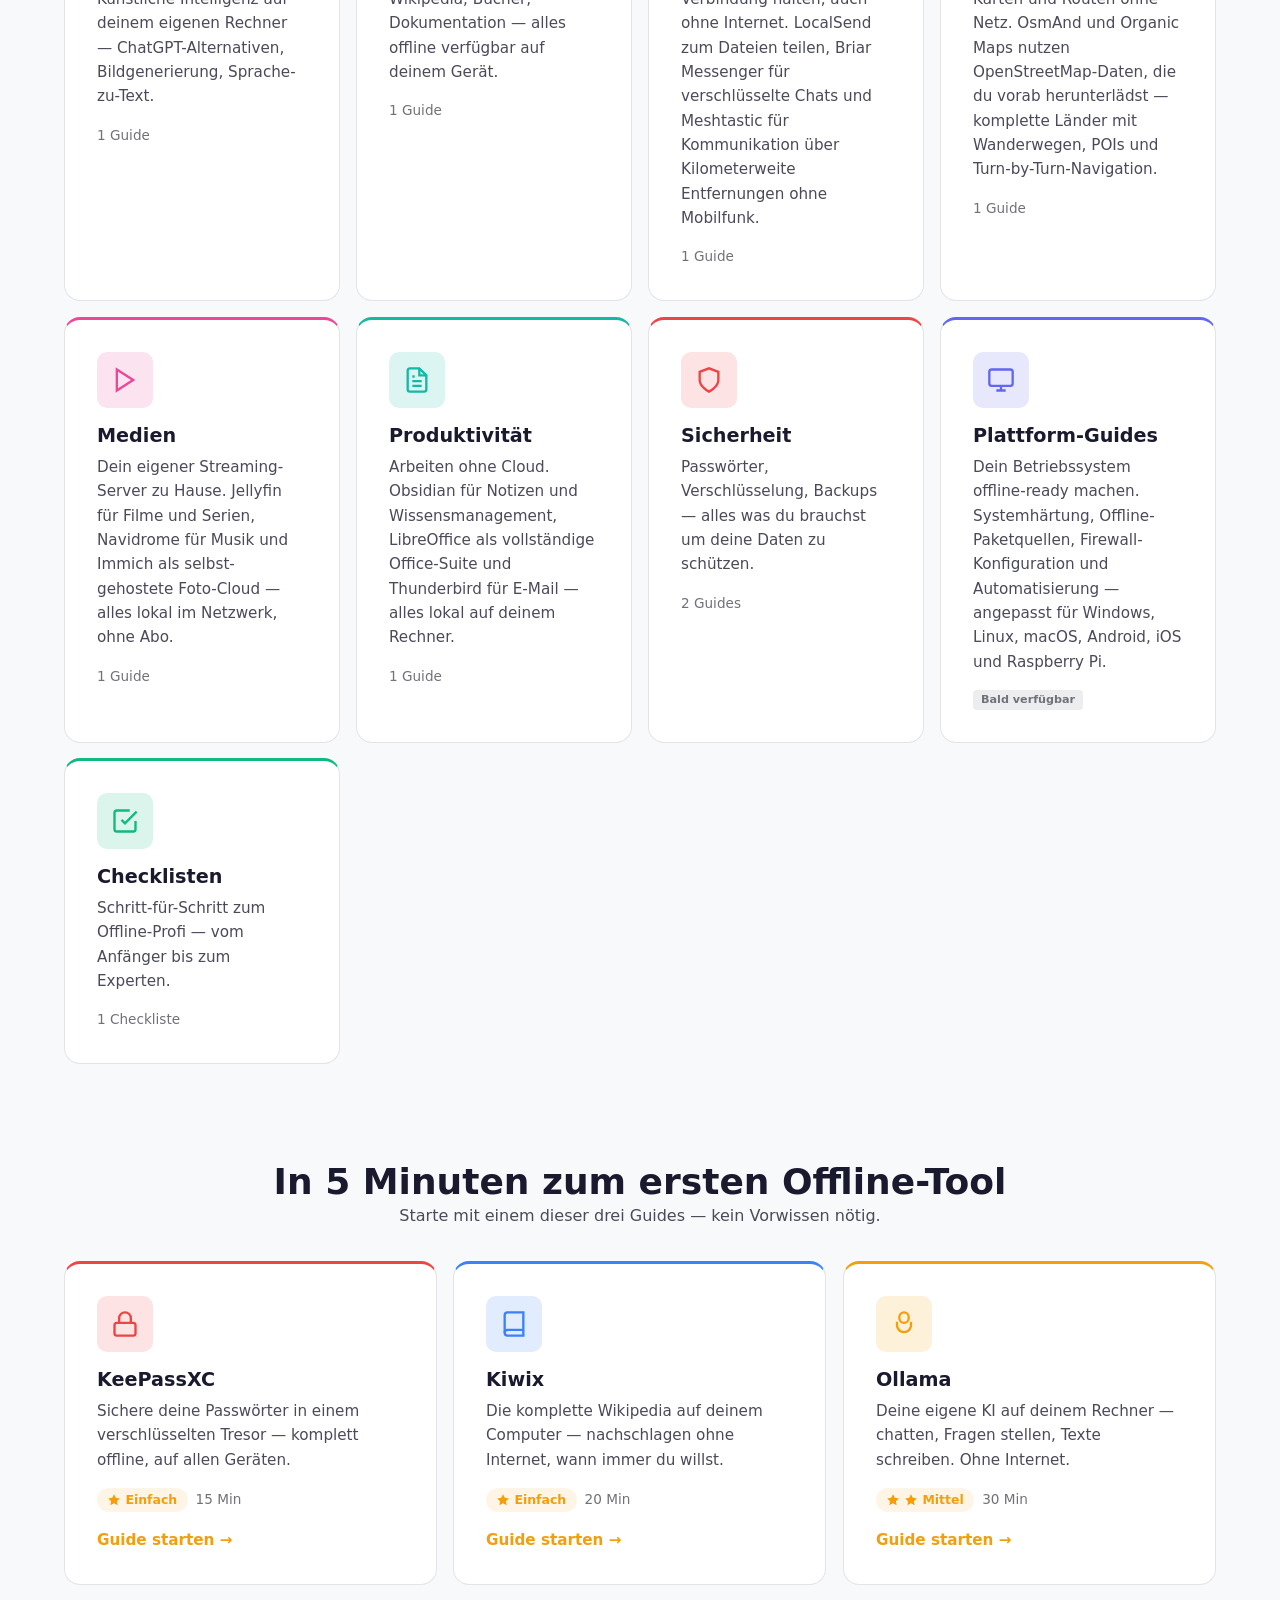
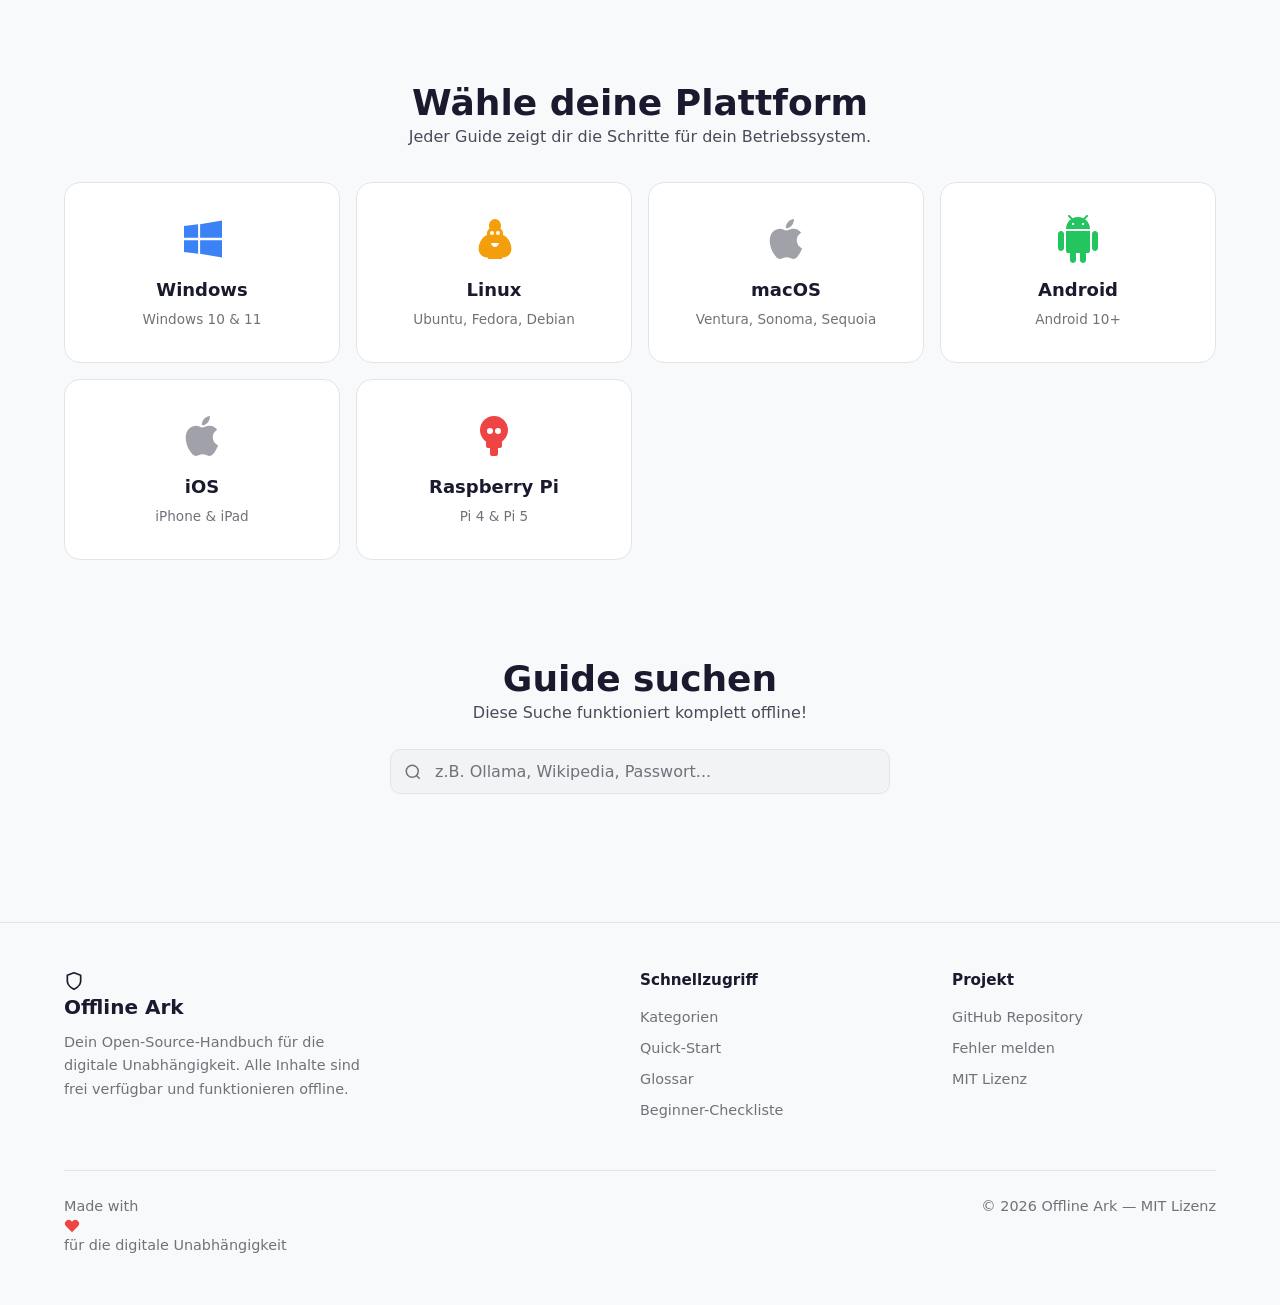
==== commit daf54b55: "feat: add 5 new guide pages and activate all categories New guides: - LocalSend (Kommunikation): P2P" ====
--- a/docs/index.html
+++ b/docs/index.html
@@ -78,7 +78,7 @@
         </div>
         <div class="hero__stats reveal delay-5">
           <div class="hero__stat">
-            <div class="hero__stat-number">4</div>
+            <div class="hero__stat-number">8</div>
             <div class="hero__stat-label">Guides</div>
           </div>
           <div class="hero__stat">
@@ -159,40 +159,40 @@
             <div class="card__meta"><span>1 Guide</span></div>
           </a>
 
-          <a class="card card--communication card--coming-soon scroll-reveal" style="text-decoration:none;color:inherit">
+          <a href="guides/communication/localsend.html" class="card card--communication scroll-reveal" style="text-decoration:none;color:inherit">
             <div class="card__icon">
               <svg viewBox="0 0 24 24" fill="none" stroke="currentColor" stroke-width="2" width="28" height="28"><path d="M21 15a2 2 0 01-2 2H7l-4 4V5a2 2 0 012-2h14a2 2 0 012 2z"/></svg>
             </div>
             <h3 class="card__title">Kommunikation</h3>
             <p class="card__desc">Verbindung halten, auch ohne Internet. LocalSend zum Dateien teilen, Briar Messenger für verschlüsselte Chats und Meshtastic für Kommunikation über Kilometerweite Entfernungen ohne Mobilfunk.</p>
-            <div class="card__meta"><span class="badge badge--coming-soon">Bald verfügbar</span></div>
-          </a>
-
-          <a class="card card--navigation card--coming-soon scroll-reveal" style="text-decoration:none;color:inherit">
+            <div class="card__meta"><span>1 Guide</span></div>
+          </a>
+
+          <a href="guides/navigation/osmand.html" class="card card--navigation scroll-reveal" style="text-decoration:none;color:inherit">
             <div class="card__icon">
               <svg viewBox="0 0 24 24" fill="none" stroke="currentColor" stroke-width="2" width="28" height="28"><polygon points="3 11 22 2 13 21 11 13 3 11"/></svg>
             </div>
             <h3 class="card__title">Navigation</h3>
             <p class="card__desc">Karten und Routen ohne Netz. OsmAnd und Organic Maps nutzen OpenStreetMap-Daten, die du vorab herunterlädst — komplette Länder mit Wanderwegen, POIs und Turn-by-Turn-Navigation.</p>
-            <div class="card__meta"><span class="badge badge--coming-soon">Bald verfügbar</span></div>
-          </a>
-
-          <a class="card card--media card--coming-soon scroll-reveal" style="text-decoration:none;color:inherit">
+            <div class="card__meta"><span>1 Guide</span></div>
+          </a>
+
+          <a href="guides/media/jellyfin.html" class="card card--media scroll-reveal" style="text-decoration:none;color:inherit">
             <div class="card__icon">
               <svg viewBox="0 0 24 24" fill="none" stroke="currentColor" stroke-width="2" width="28" height="28"><polygon points="5 3 19 12 5 21 5 3"/></svg>
             </div>
             <h3 class="card__title">Medien</h3>
             <p class="card__desc">Dein eigener Streaming-Server zu Hause. Jellyfin für Filme und Serien, Navidrome für Musik und Immich als selbst-gehostete Foto-Cloud — alles lokal im Netzwerk, ohne Abo.</p>
-            <div class="card__meta"><span class="badge badge--coming-soon">Bald verfügbar</span></div>
-          </a>
-
-          <a class="card card--productivity card--coming-soon scroll-reveal" style="text-decoration:none;color:inherit">
+            <div class="card__meta"><span>1 Guide</span></div>
+          </a>
+
+          <a href="guides/productivity/obsidian.html" class="card card--productivity scroll-reveal" style="text-decoration:none;color:inherit">
             <div class="card__icon">
               <svg viewBox="0 0 24 24" fill="none" stroke="currentColor" stroke-width="2" width="28" height="28"><path d="M14 2H6a2 2 0 00-2 2v16a2 2 0 002 2h12a2 2 0 002-2V8z"/><polyline points="14 2 14 8 20 8"/><line x1="16" y1="13" x2="8" y2="13"/><line x1="16" y1="17" x2="8" y2="17"/><polyline points="10 9 9 9 8 9"/></svg>
             </div>
             <h3 class="card__title">Produktivität</h3>
             <p class="card__desc">Arbeiten ohne Cloud. Obsidian für Notizen und Wissensmanagement, LibreOffice als vollständige Office-Suite und Thunderbird für E-Mail — alles lokal auf deinem Rechner.</p>
-            <div class="card__meta"><span class="badge badge--coming-soon">Bald verfügbar</span></div>
+            <div class="card__meta"><span>1 Guide</span></div>
           </a>
 
           <a href="guides/security/keepassxc.html" class="card card--security scroll-reveal" style="text-decoration:none;color:inherit">
@@ -201,7 +201,7 @@
             </div>
             <h3 class="card__title">Sicherheit</h3>
             <p class="card__desc">Passwörter, Verschlüsselung, Backups — alles was du brauchst um deine Daten zu schützen.</p>
-            <div class="card__meta"><span>1 Guide</span></div>
+            <div class="card__meta"><span>2 Guides</span></div>
           </a>
 
           <a class="card card--platforms card--coming-soon scroll-reveal" style="text-decoration:none;color:inherit">
--- a/docs/assets/css/main.css
+++ b/docs/assets/css/main.css
@@ -116,6 +116,7 @@
 ul, ol { list-style: none; }
 button { cursor: pointer; font-family: inherit; border: none; background: none; color: inherit; }
 input, textarea, select { font-family: inherit; font-size: inherit; }
+a[href], .tab-btn, .card[href], summary, .btn, .theme-toggle, .hamburger, .checklist__item input { cursor: pointer; }
 h1, h2, h3, h4, h5, h6 { font-family: var(--font-heading); font-weight: 700; line-height: 1.2; color: var(--text-primary); }
 
 /* Mobile-first typography */
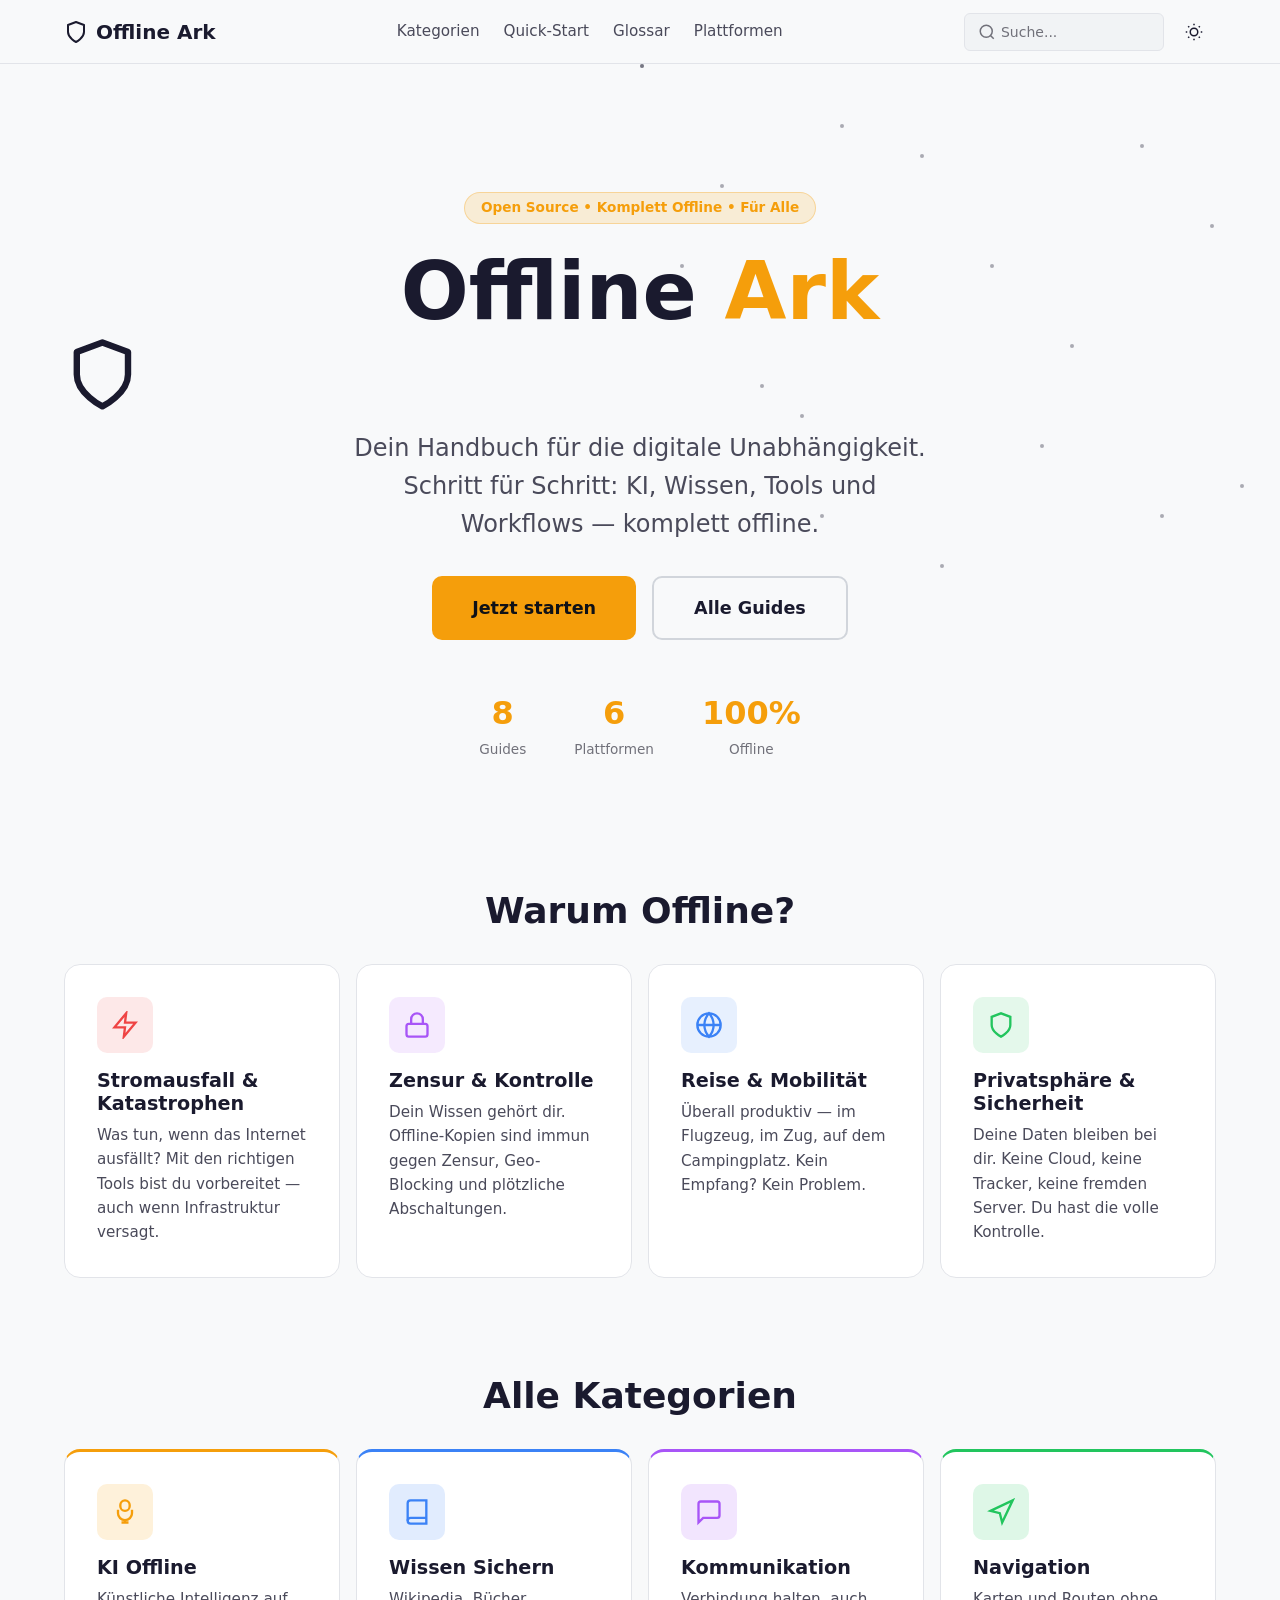
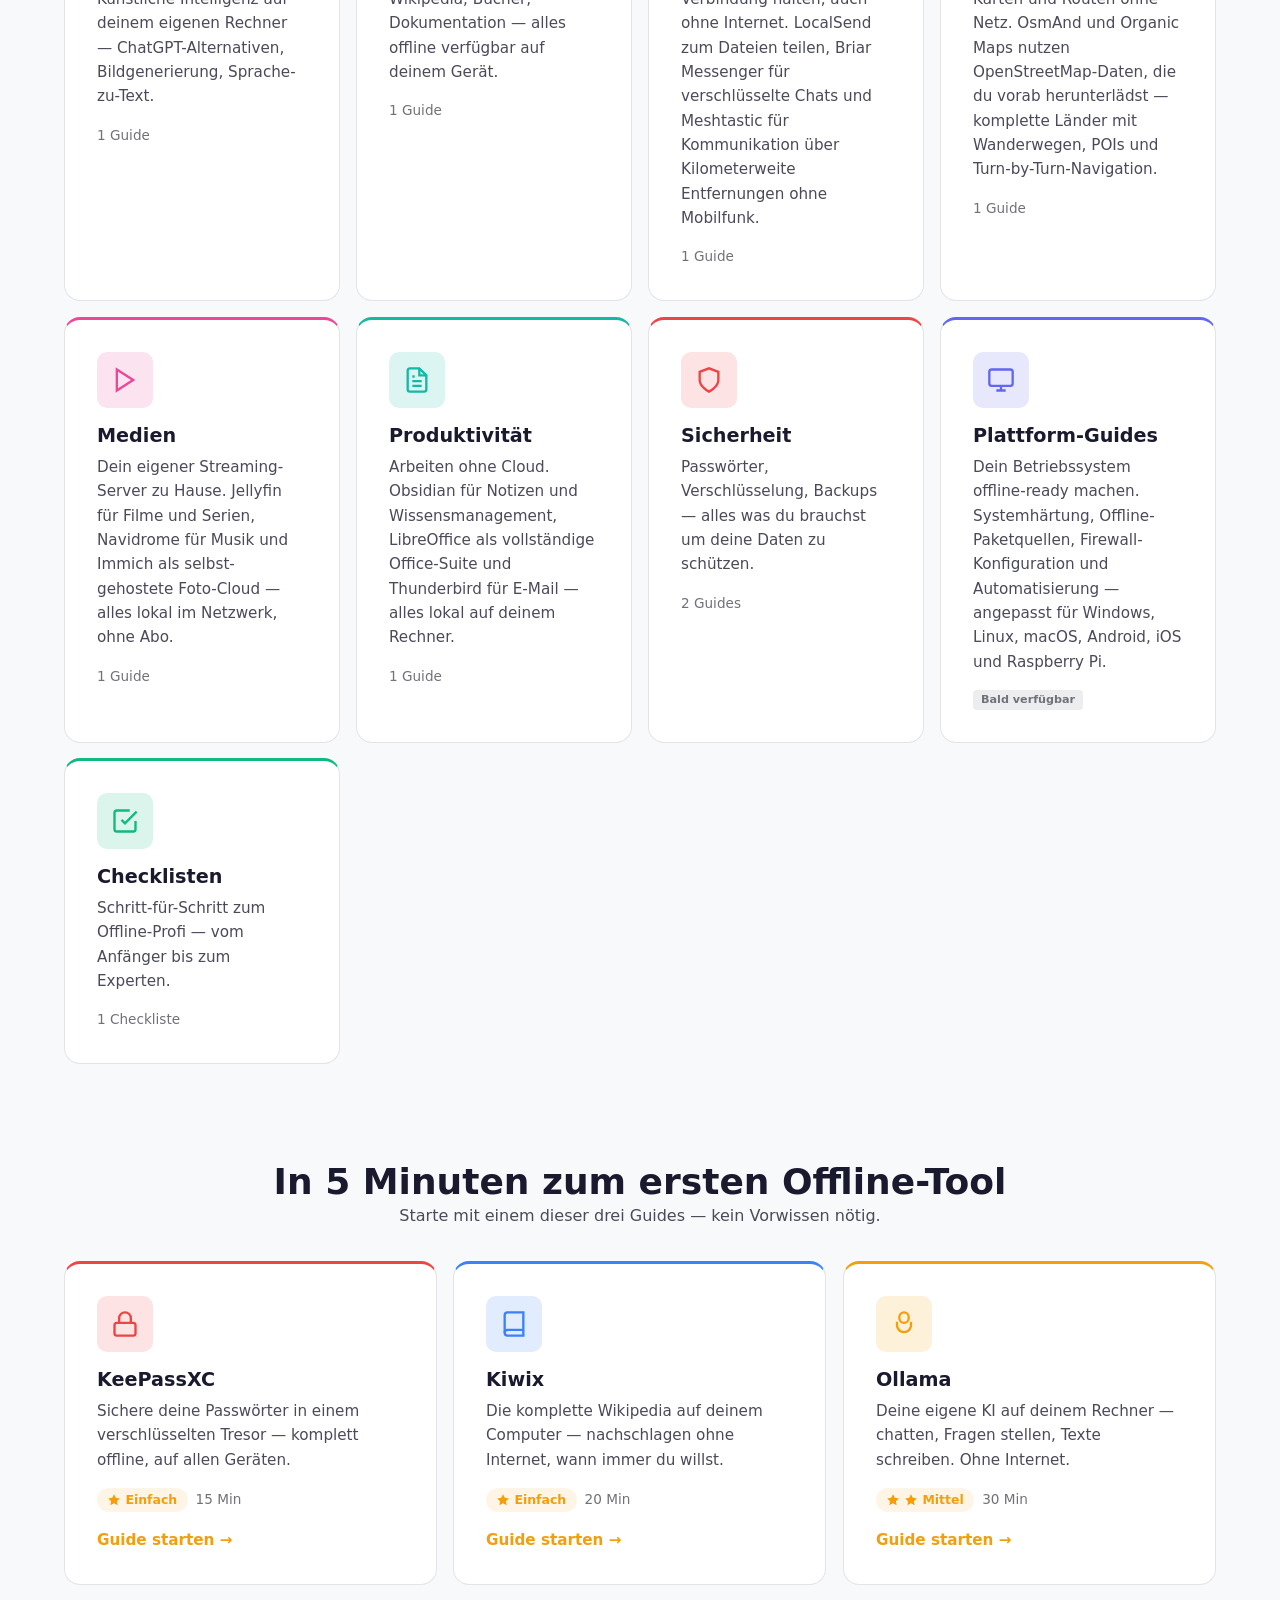
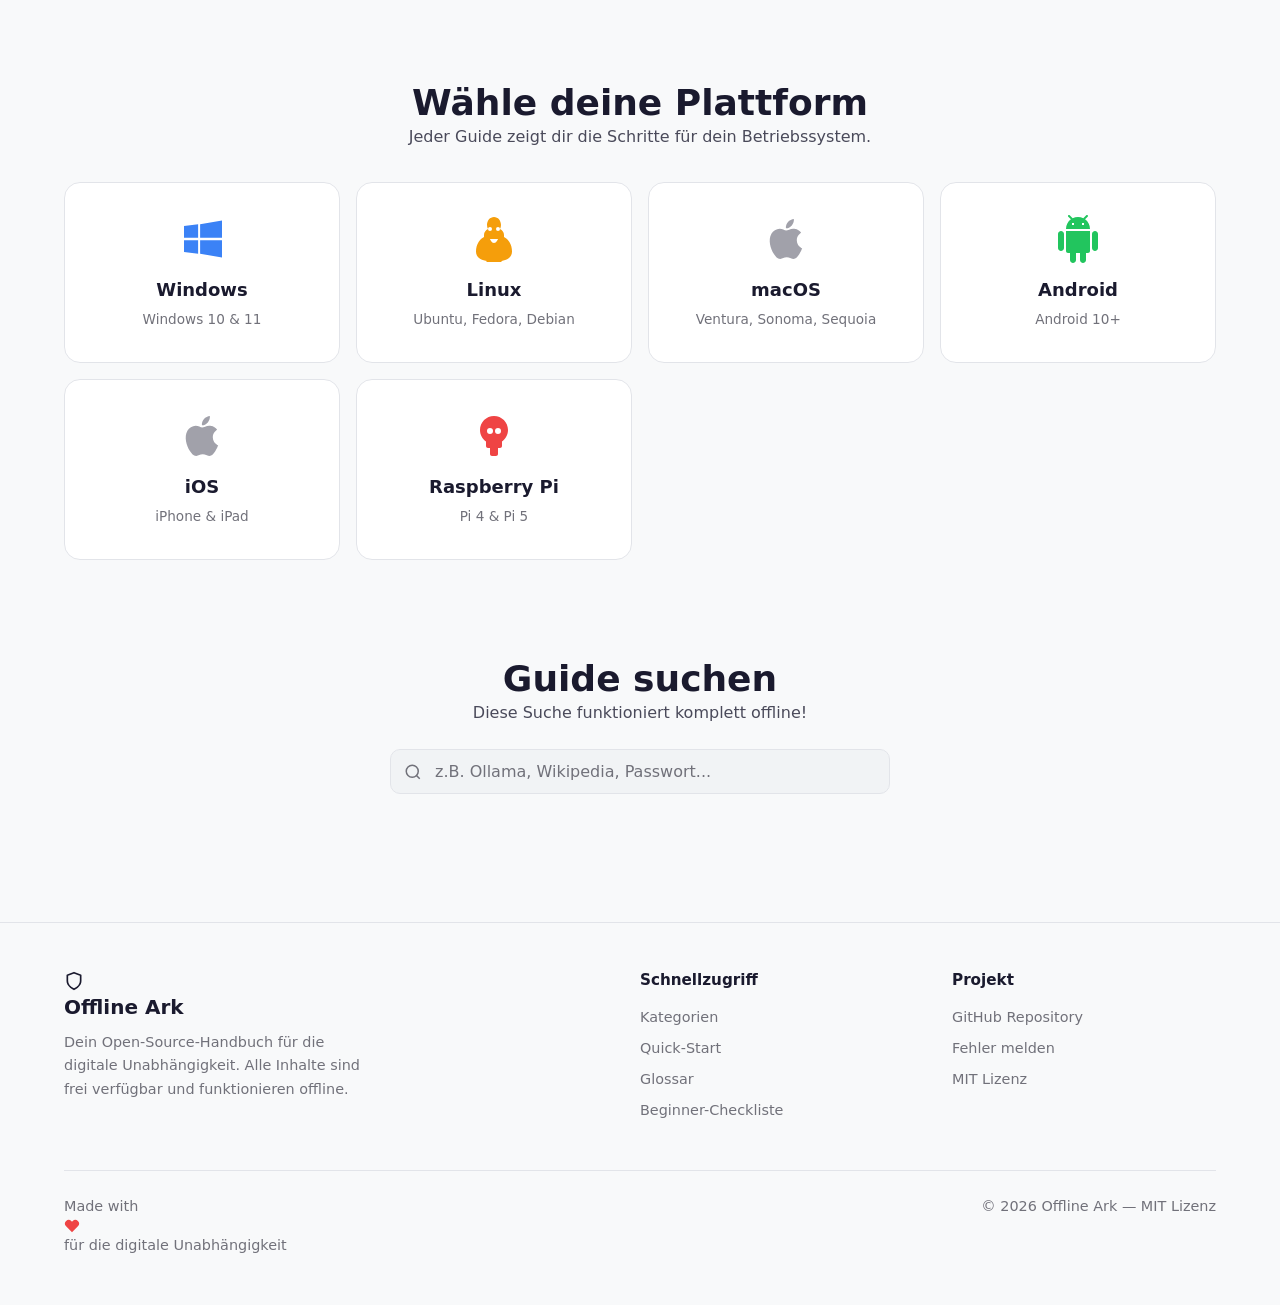
==== commit 7099da2a: "feat: add syntax highlighting, fix Linux logo, add download links - Fix Linux Tux logo SVG in platfo" ====
--- a/docs/index.html
+++ b/docs/index.html
@@ -290,7 +290,7 @@
           </div>
 
           <div class="card text-center scroll-reveal" style="padding:var(--space-xl)">
-            <svg viewBox="0 0 24 24" fill="currentColor" width="48" height="48" style="margin:0 auto var(--space-md);color:#f59e0b"><path d="M12.5 2c-1.6 0-3 1.5-3 3.4 0 .5.1 1 .3 1.4-.7.5-1.3 1.3-1.3 2.2v1c-1 .4-2 1.2-2.7 2.2C5 13.4 4.3 15 4.3 16.8c0 1.3.4 2.4 1.2 3.2.8.7 1.8 1.1 3 1.3l.5.1V22h7v-.6l.5-.1c1.2-.2 2.2-.6 3-1.3.8-.8 1.2-1.9 1.2-3.2 0-1.8-.7-3.4-1.5-4.6-.7-1-1.7-1.8-2.7-2.2v-1c0-.9-.6-1.7-1.3-2.2.2-.4.3-.9.3-1.4 0-1.9-1.4-3.4-3-3.4zm-1.5 8a1 1 0 110-2 1 1 0 010 2zm3 0a1 1 0 110-2 1 1 0 010 2zm-3.5 4h4s-.5 2-2 2-2-2-2-2z"/></svg>
+            <svg viewBox="0 0 48 48" fill="currentColor" width="48" height="48" style="margin:0 auto var(--space-md);color:#f59e0b"><path d="M24 2C20 2 17 5.6 17 10c0 1.5.4 2.9 1 4.1C15.7 15.3 14 17.5 14 20v2c-2.2 1-4 2.8-5.4 5C6.8 29.8 6 33 6 36.5c0 2.8 1.2 5 3 6.5 1.8 1.5 4 2.3 6.5 2.7.4.1.8.1 1 .2V47h15v-1.1c.3 0 .7-.1 1-.2 2.5-.4 4.7-1.2 6.5-2.7 1.8-1.5 3-3.7 3-6.5 0-3.5-.8-6.7-2.6-9.5-1.4-2.2-3.2-4-5.4-5v-2c0-2.5-1.7-4.7-4-5.9.6-1.2 1-2.6 1-4.1 0-4.4-3-8-7-8zm-4 14a2 2 0 110-4 2 2 0 010 4zm8 0a2 2 0 110-4 2 2 0 010 4zm-8 8h8c0 0-1.5 4-4 4s-4-4-4-4z"/></svg>
             <h4>Linux</h4>
             <p class="text-small text-muted mt-sm">Ubuntu, Fedora, Debian</p>
           </div>
--- a/docs/assets/css/main.css
+++ b/docs/assets/css/main.css
@@ -834,7 +834,7 @@
   font-family: var(--font-mono);
   font-size: 0.8125rem;
   line-height: 1.6;
-  color: var(--text-primary);
+  color: #e2e8f0;
   white-space: pre;
 }
 
@@ -842,7 +842,23 @@
   .code-content code { font-size: 0.9rem; line-height: 1.7; }
 }
 
-[data-theme="light"] .code-block { background: #fafafa; }
+/* Syntax Highlighting */
+.code-content .comment { color: #6b7280; font-style: italic; }
+.code-content .keyword { color: #c084fc; }
+.code-content .string { color: #86efac; }
+.code-content .command { color: #67e8f9; }
+.code-content .flag { color: #fbbf24; }
+.code-content .url { color: #93c5fd; text-decoration: underline; }
+.code-content .path { color: #fdba74; }
+.code-content .variable { color: #f0abfc; }
+.code-content .number { color: #fca5a5; }
+.code-content .output { color: #9ca3af; font-style: italic; }
+.code-content .prompt { color: #6b7280; user-select: none; }
+
+[data-theme="light"] .code-block { background: #1e1e2e; }
+[data-theme="light"] .code-content code { color: #e2e8f0; }
+[data-theme="light"] .code-header { background: rgba(0,0,0,0.15); }
+[data-theme="light"] .code-lang { color: #a1a1aa; }
 
 /* --- Tables - Mobile First --- */
 .table-wrapper { 
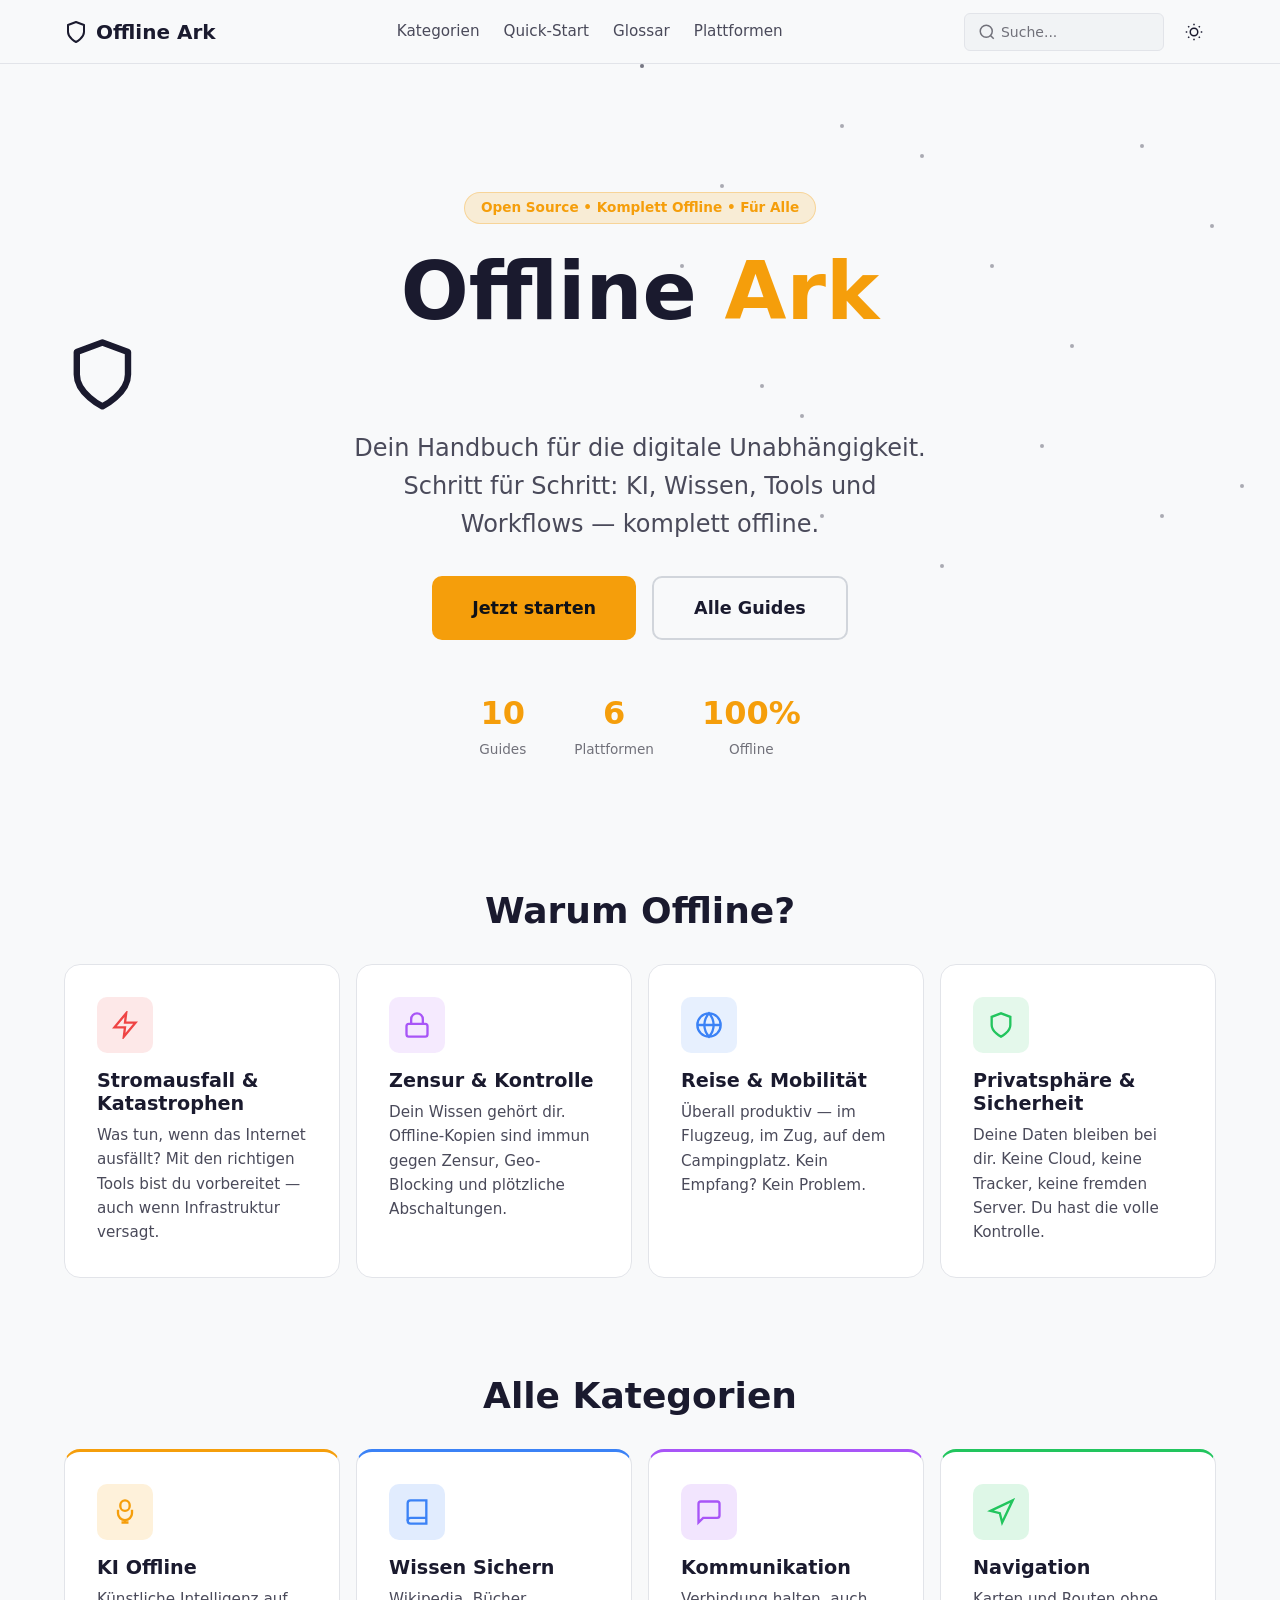
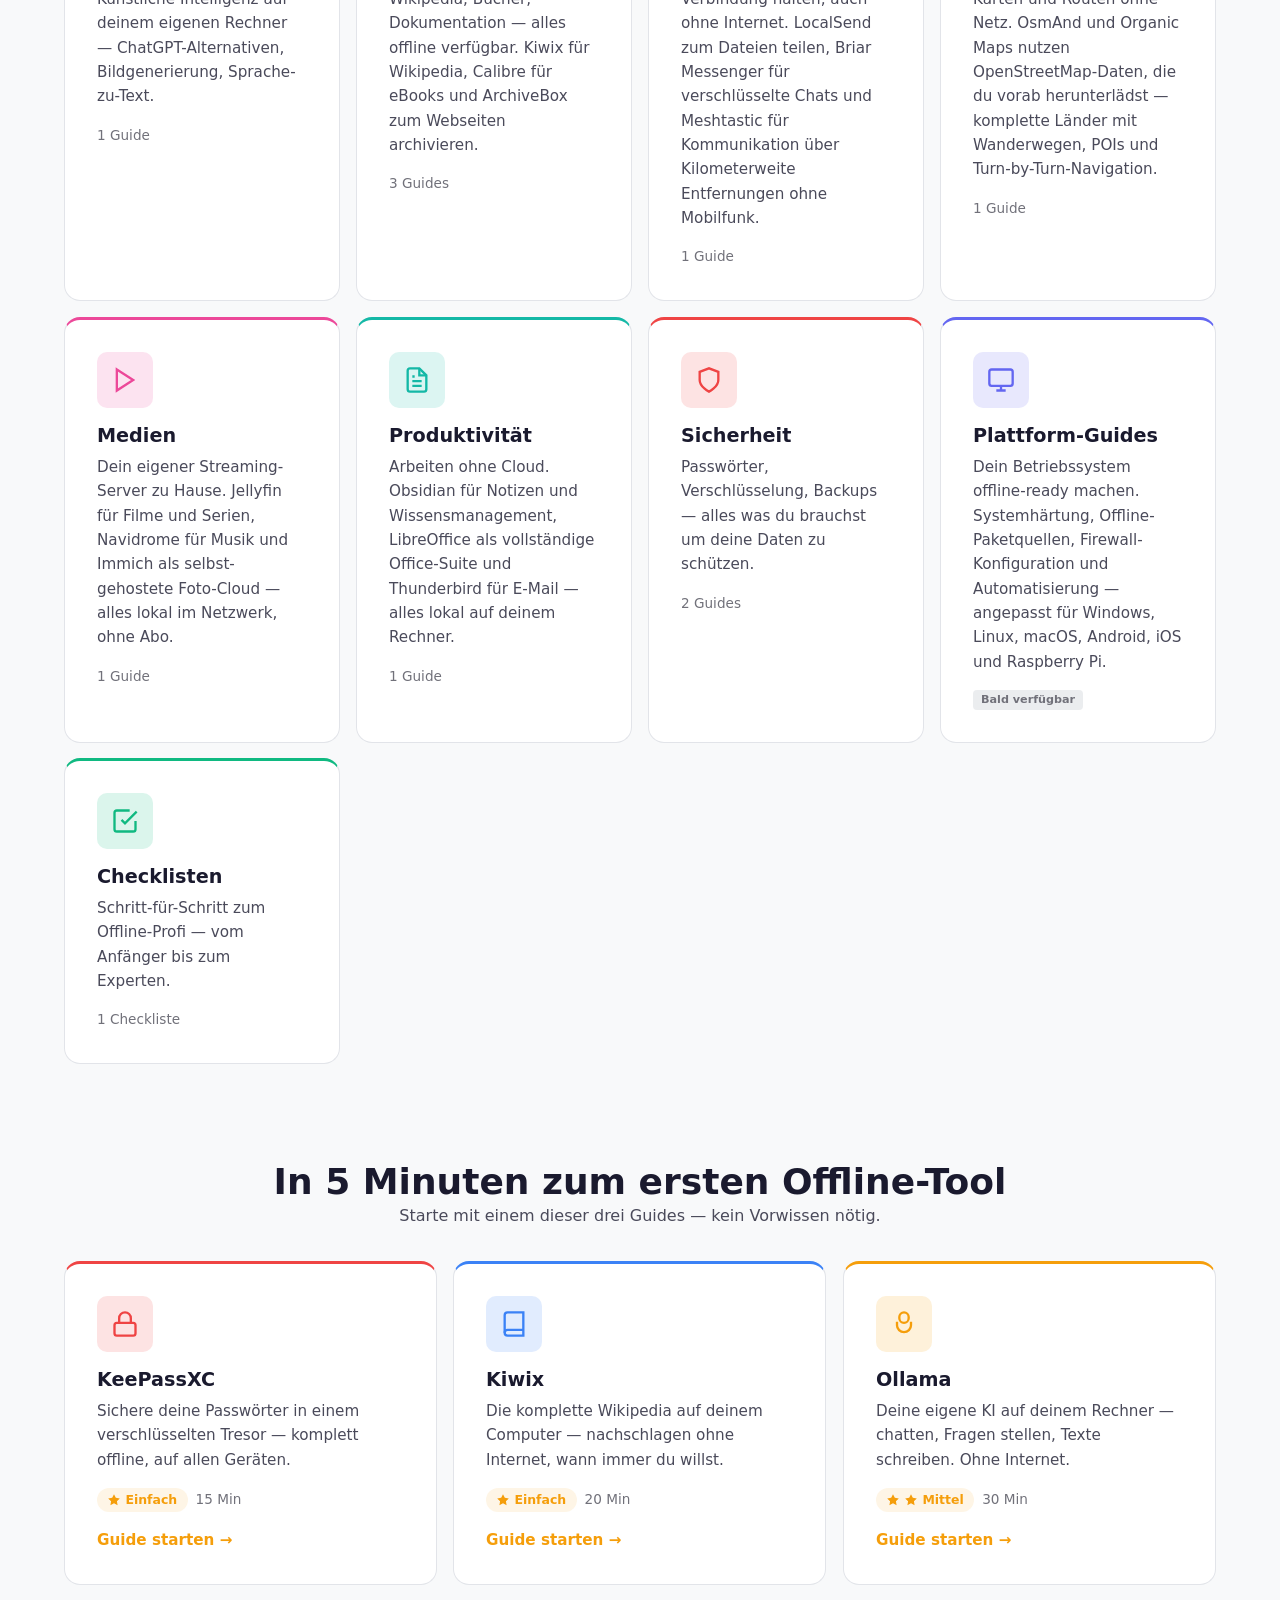
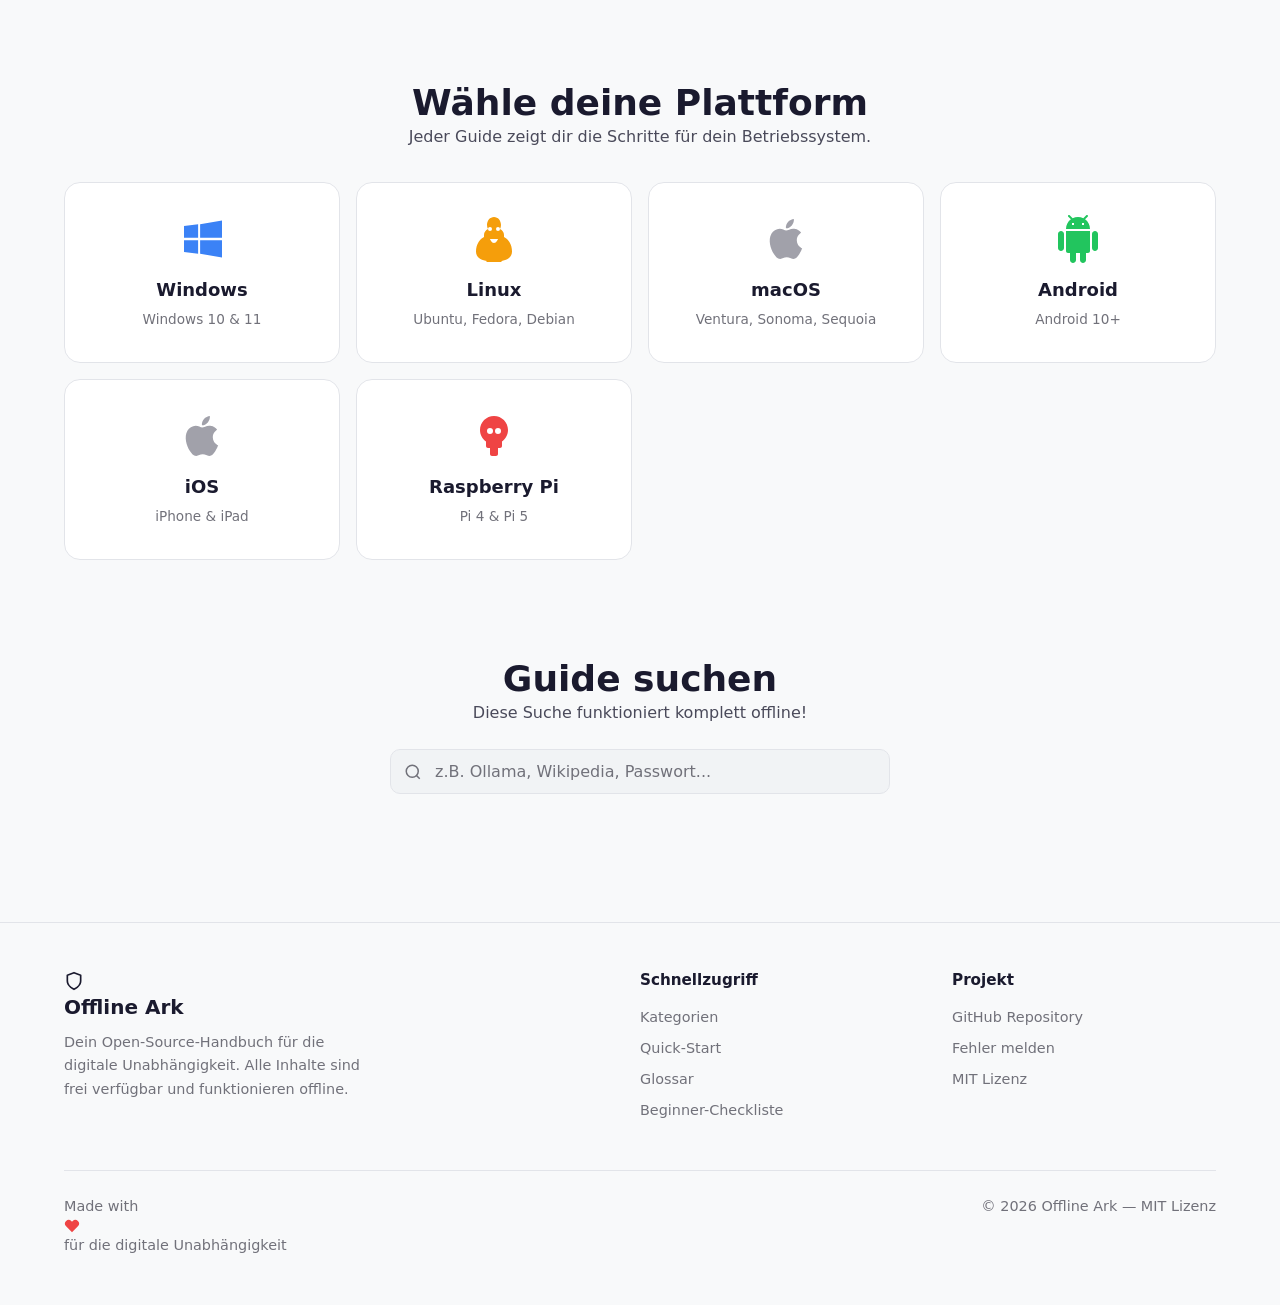
==== commit 71a14311: "feat: add ArchiveBox and Calibre guides (Wissen Sichern complete) New guides: - ArchiveBox: self-hos" ====
--- a/docs/index.html
+++ b/docs/index.html
@@ -78,7 +78,7 @@
         </div>
         <div class="hero__stats reveal delay-5">
           <div class="hero__stat">
-            <div class="hero__stat-number">8</div>
+            <div class="hero__stat-number">10</div>
             <div class="hero__stat-label">Guides</div>
           </div>
           <div class="hero__stat">
@@ -155,8 +155,8 @@
               <svg viewBox="0 0 24 24" fill="none" stroke="currentColor" stroke-width="2" width="28" height="28"><path d="M4 19.5A2.5 2.5 0 016.5 17H20"/><path d="M6.5 2H20v20H6.5A2.5 2.5 0 014 19.5v-15A2.5 2.5 0 016.5 2z"/></svg>
             </div>
             <h3 class="card__title">Wissen Sichern</h3>
-            <p class="card__desc">Wikipedia, Bücher, Dokumentation — alles offline verfügbar auf deinem Gerät.</p>
-            <div class="card__meta"><span>1 Guide</span></div>
+            <p class="card__desc">Wikipedia, Bücher, Dokumentation — alles offline verfügbar. Kiwix für Wikipedia, Calibre für eBooks und ArchiveBox zum Webseiten archivieren.</p>
+            <div class="card__meta"><span>3 Guides</span></div>
           </a>
 
           <a href="guides/communication/localsend.html" class="card card--communication scroll-reveal" style="text-decoration:none;color:inherit">
